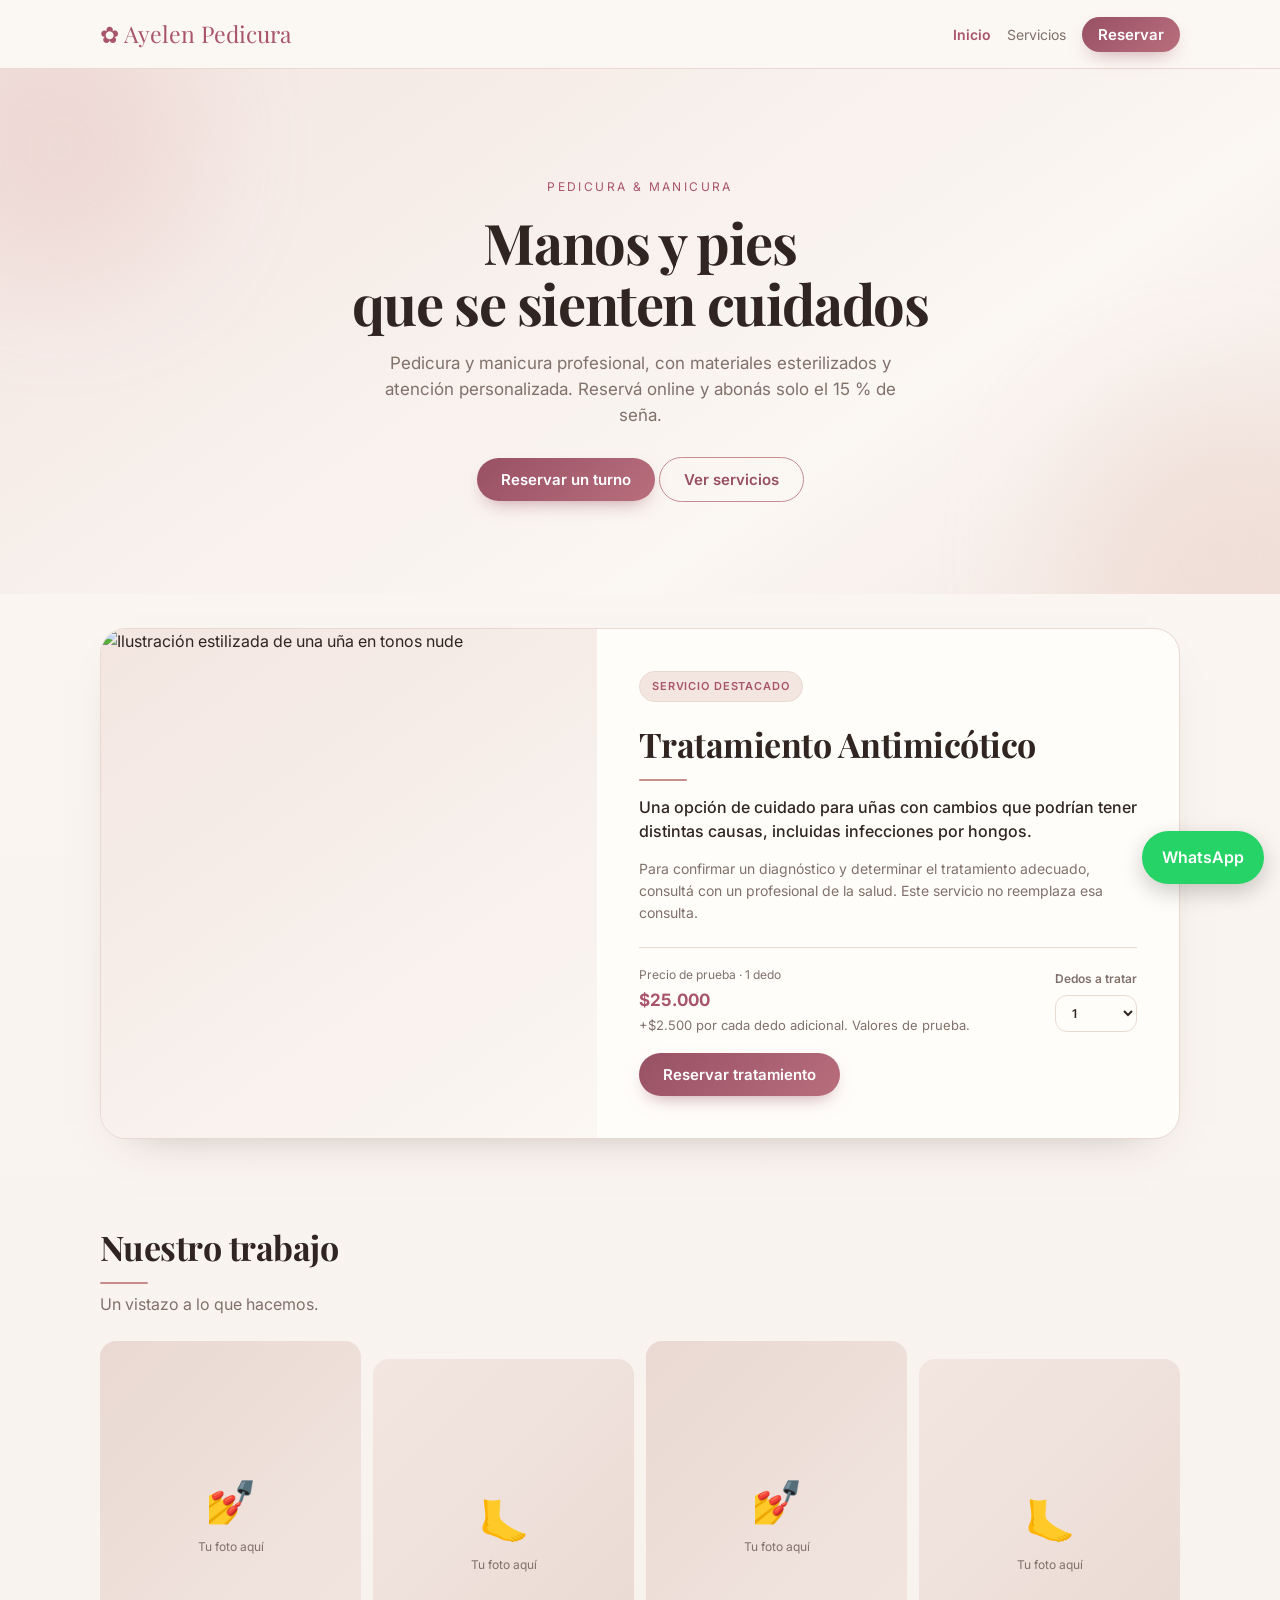
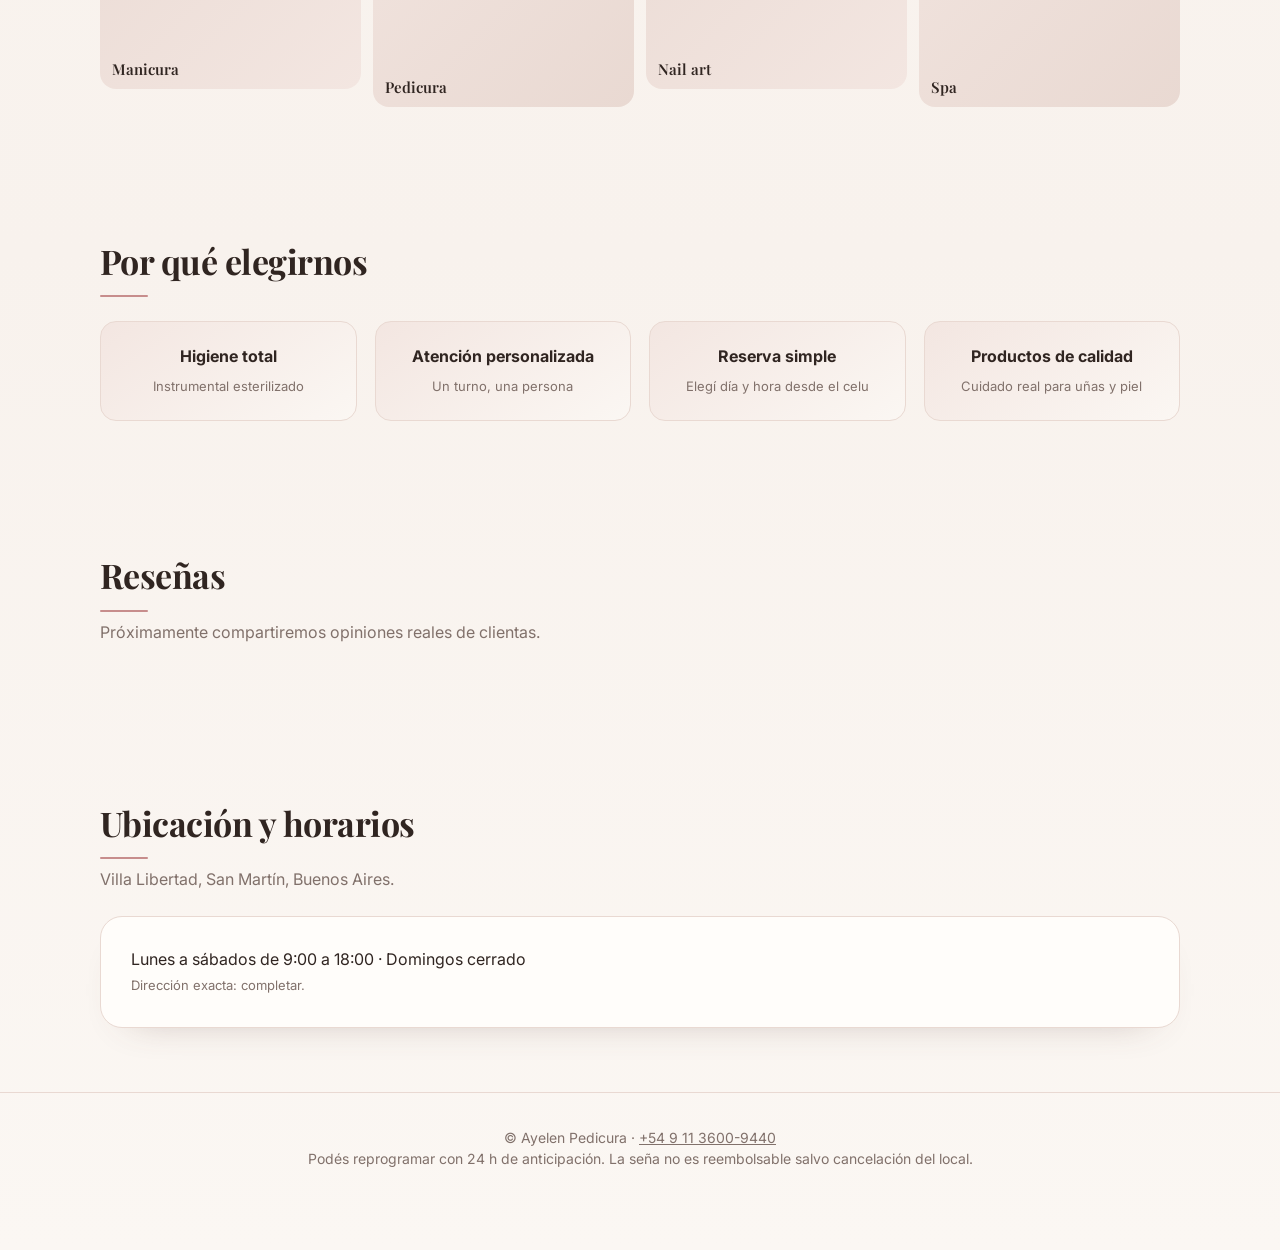
==== public/index.html @ 32d46984 "Add featured antifungal booking option Co-authored-by: Copilot <223556219+Copilot@users.noreply.gith" ====
<!DOCTYPE html>
<html lang="es"><head><meta charset="utf-8">
<meta name="viewport" content="width=device-width, initial-scale=1, viewport-fit=cover">
<meta name="theme-color" content="#a95569"><script type="application/ld+json">{"@context":"https://schema.org","@type":"HealthAndBeautyBusiness","name":"Ayelen Pedicura","telephone":"+5491136009440","address":{"@type":"PostalAddress","addressLocality":"Ciudad del Libertador General San Martín","addressCountry":"AR"}}</script><title>Ayelen Pedicura | Pedicura y Manicura – Reservá tu turno online</title>
<meta name="description" content="Pedicura y manicura profesional. Reservá tu turno online y abonás solo una seña del 15 %.">
<link href="https://fonts.googleapis.com/css2?family=Playfair+Display:wght@500;700&family=Inter:wght@400;500;600&display=swap" rel="stylesheet">
<style>
:root{--bg:#fff8fa;--fg:#241820;--mut:#7a6670;--card:#fff;--pk:#d6336c;--pk2:#f8d7e3;--bd:#f1d9e2;box-sizing:border-box;padding-top:env(safe-area-inset-top,0px);padding-bottom:env(safe-area-inset-bottom,0px)}
@media (prefers-color-scheme:dark){:root:not([data-theme="light"]){color-scheme:dark;--bg:#211b1b;--fg:#f5ebe7;--mut:#c1aaa4;--card:#2b2223;--pk:#d28a98;--pk2:#3d2c30;--bd:#4b383c}}
:root[data-theme="dark"]{color-scheme:dark;--bg:#211b1b;--fg:#f5ebe7;--mut:#c1aaa4;--card:#2b2223;--pk:#d28a98;--pk2:#3d2c30;--bd:#4b383c}
html{scroll-behavior:smooth;scroll-padding-top:env(safe-area-inset-top,0px)}
*{box-sizing:border-box}body{margin:0;background:var(--bg);color:var(--fg);font:16px/1.55 Inter,system-ui,sans-serif}
h1,h2,h3,.logo{font-family:'Playfair Display',Georgia,serif;margin:0}
a{color:inherit}.wrap{max-width:1000px;margin:auto;padding:0 20px}
header{position:sticky;top:env(safe-area-inset-top,0px);background:var(--bg);border-bottom:1px solid var(--bd);z-index:5}
header .wrap{display:flex;justify-content:space-between;align-items:center;height:60px}
.logo{font-size:22px;color:var(--pk)}nav a{margin-left:16px;text-decoration:none;font-size:14px;color:var(--mut)}
.btn{display:inline-block;background:var(--pk);color:#fff;border:0;border-radius:99px;padding:12px 24px;font:600 15px Inter,sans-serif;cursor:pointer;text-decoration:none}
.btn.o{background:none;color:var(--pk);border:1.5px solid var(--pk)}.btn:disabled{opacity:.4;cursor:not-allowed}
.hero{padding:72px 0 56px;text-align:center;background:radial-gradient(circle at 50% 0,var(--pk2),transparent 70%)}
.hero h1{font-size:clamp(34px,7vw,56px);line-height:1.1}.hero p{max-width:520px;margin:16px auto 28px;color:var(--mut)}
section{padding:48px 0}h2{font-size:30px;margin-bottom:6px}.sub{color:var(--mut);margin:0 0 24px}
.grid{display:grid;grid-template-columns:repeat(auto-fill,minmax(250px,1fr));gap:14px}
.card{background:var(--card);border:1px solid var(--bd);border-radius:16px;padding:18px;transition:transform .2s}.card:hover{transform:translateY(-3px)}
.card h3{font-size:18px}.card p{color:var(--mut);font-size:14px;margin:6px 0 10px}.meta{display:flex;justify-content:space-between;font-weight:600;margin-bottom:12px}
.tabs{display:flex;gap:8px;margin-bottom:18px}.tab{padding:8px 20px;border-radius:99px;border:1.5px solid var(--pk);background:none;color:var(--pk);font:600 14px Inter;cursor:pointer}.tab.on{background:var(--pk);color:#fff}
.ben{display:grid;grid-template-columns:repeat(auto-fit,minmax(200px,1fr));gap:14px;text-align:center}.ben div{padding:16px;background:var(--pk2);border-radius:16px}
.box{background:var(--card);border:1px solid var(--bd);border-radius:20px;padding:22px}
.step{margin-bottom:22px}.step>b{display:block;margin-bottom:8px}
.chip{display:inline-block;margin:0 6px 6px 0;padding:8px 14px;border-radius:12px;border:1.5px solid var(--bd);background:var(--card);color:var(--fg);cursor:pointer;font:500 14px Inter}
.chip.on{border-color:var(--pk);background:var(--pk2);color:var(--pk)}.chip:disabled{opacity:.35;text-decoration:line-through;cursor:not-allowed}
input,textarea{width:100%;padding:11px;border:1.5px solid var(--bd);border-radius:12px;background:var(--bg);color:var(--fg);font:inherit;margin-bottom:10px}
.sum{background:var(--pk2);border-radius:14px;padding:14px;margin:14px 0}.sum div{display:flex;justify-content:space-between}.sum .big{font-weight:700;color:var(--pk);font-size:18px}
.note{font-size:13px;color:var(--mut)}.ok{background:var(--pk2);border-radius:14px;padding:16px;margin-top:14px}
.testi{font-style:italic}.wa{position:fixed;right:16px;bottom:calc(16px + env(safe-area-inset-bottom,0px));background:#25d366;color:#fff;border-radius:99px;padding:14px 20px;font-weight:600;text-decoration:none;box-shadow:0 6px 18px #0004;z-index:9}
footer{border-top:1px solid var(--bd);padding:28px 0 80px;color:var(--mut);font-size:14px;text-align:center}
@media(max-width:600px){nav a:not(.keep){display:none}}

.page{display:none}.page.on{display:block}nav a.act{color:var(--pk);font-weight:600}
.cal{display:grid;grid-template-columns:repeat(7,1fr);gap:6px;margin-bottom:10px}.cal b{text-align:center;font-size:12px;color:var(--mut)}
.cal button{aspect-ratio:1;border:1.5px solid var(--bd);border-radius:10px;background:var(--card);color:var(--fg);font:500 14px Inter;cursor:pointer}.cal button.on{background:var(--pk);color:#fff;border-color:var(--pk)}.cal button:disabled{opacity:.3;cursor:not-allowed}
.mh{display:flex;justify-content:space-between;align-items:center;margin-bottom:10px;font-weight:600;text-transform:capitalize}
table{width:100%;border-collapse:collapse;font-size:13px}td,th{padding:8px 6px;border-bottom:1px solid var(--bd);text-align:left;vertical-align:top}.sm{padding:5px 10px;font-size:12px}
.tw{overflow-x:auto}.warn{background:var(--pk2);padding:12px;border-radius:12px;font-size:14px;margin-bottom:14px}
header{background:color-mix(in srgb,var(--bg) 80%,transparent);backdrop-filter:blur(12px)}
.hero{position:relative;overflow:hidden;padding:96px 0 84px;background:linear-gradient(160deg,var(--pk2),var(--bg) 70%)}
.hero:before,.hero:after{content:"";position:absolute;border-radius:50%;filter:blur(60px);animation:float 9s ease-in-out infinite}
.hero:before{width:280px;height:280px;background:var(--pk);left:-80px;top:-60px;opacity:.25}
.hero:after{width:320px;height:320px;background:#ff9ec4;right:-100px;bottom:-120px;animation-delay:-4s;opacity:.3}
.hero .wrap{position:relative;z-index:1}.hero .wrap>*{animation:up .8s both}.hero h1{animation-delay:.1s!important}.hero p{animation-delay:.25s!important}
@keyframes float{50%{transform:translateY(24px)}}@keyframes up{from{opacity:0;transform:translateY(18px)}to{opacity:1;transform:none}}
.eyebrow{display:inline-block;letter-spacing:.2em;text-transform:uppercase;font-size:12px;color:var(--pk);margin-bottom:14px}
h2:after{content:"";display:block;width:48px;height:3px;background:var(--pk);border-radius:3px;margin-top:8px}
.btn{background:linear-gradient(135deg,var(--pk),#ff7aa8);box-shadow:0 8px 20px -8px var(--pk);transition:transform .2s,box-shadow .2s}.btn:hover{transform:translateY(-2px)}.btn.o{background:none;box-shadow:none}
.card{padding:14px;border-radius:20px;box-shadow:0 10px 30px -20px #0006;transition:transform .35s,box-shadow .35s}.card:hover{transform:translateY(-6px);box-shadow:0 18px 36px -18px var(--pk)}
.reveal{animation:up .7s both}.grid .reveal:nth-child(2){animation-delay:.08s}.grid .reveal:nth-child(3){animation-delay:.16s}.grid .reveal:nth-child(4){animation-delay:.24s}
.ph{position:relative;aspect-ratio:4/3;border-radius:14px;overflow:hidden;margin-bottom:12px;display:grid;place-items:center;text-align:center;background:linear-gradient(135deg,var(--pk2),var(--bd))}.ph.m{background:linear-gradient(135deg,var(--bd),var(--pk2))}
.ph img{position:absolute;inset:0;width:100%;height:100%;object-fit:cover;transition:transform .6s}.card:hover .ph img,.gal .ph:hover img{transform:scale(1.06)}
.ic{font-size:40px;display:block}.ph small{color:var(--mut);font-size:12px}
.chg{position:absolute;right:8px;bottom:8px;border:0;border-radius:99px;padding:6px 12px;background:#000a;color:#fff;font:600 12px Inter,sans-serif;cursor:pointer;z-index:2}
.gal{display:grid;grid-template-columns:repeat(4,1fr);gap:12px;padding-bottom:18px}.gal .ph{aspect-ratio:3/4;margin:0}.gal .ph:nth-child(even){transform:translateY(18px)}
.lb{position:absolute;left:12px;bottom:10px;font:600 15px 'Playfair Display',serif;color:var(--fg);z-index:1}.ph.has .lb{color:#fff;text-shadow:0 1px 6px #000a}
@media(max-width:700px){.gal{grid-template-columns:repeat(2,1fr)}}
:root{--bg:#fbf7f3;--fg:#302521;--mut:#81716b;--card:#fffdfa;--pk:#a95569;--pk2:#f3e6e1;--bd:#e9d9d2}
body{background:linear-gradient(180deg,var(--bg),#f8f2ed 65%,var(--bg))}
.wrap{max-width:1120px}
header{background:color-mix(in srgb,var(--bg) 88%,transparent)}
header .wrap{height:68px}
.logo{font-size:23px}
nav a{transition:color .2s}
nav a:hover{color:var(--pk)}
.hero{padding:104px 0 92px;background:linear-gradient(145deg,var(--pk2) 0%,var(--bg) 68%,var(--pk2) 100%)}
.hero:before{background:#d59c9d;opacity:.2}
.hero:after{background:#ead2c8;opacity:.42}
.hero h1{letter-spacing:-.025em}
.hero p{font-size:17px}
section{padding:64px 0}
h2{font-size:clamp(28px,4vw,34px);letter-spacing:-.015em}
h2:after{height:2px;background:#c78d8c}
.sub{margin-top:8px}
.grid{gap:20px}
.card{padding:18px;border-radius:22px;box-shadow:0 12px 32px -24px #60453c66}
.card:hover{box-shadow:0 18px 36px -20px #85525c55}
.card h3{font-size:19px}
.ph{border-radius:16px;background:linear-gradient(135deg,var(--pk2),var(--bd))}
.ph.m{background:linear-gradient(135deg,var(--bd),var(--pk2))}
.ph img{filter:saturate(.88)}
.ben{gap:18px}
.ben div{padding:22px 18px;background:linear-gradient(145deg,var(--pk2),var(--bg));border:1px solid var(--bd)}
.ben b{display:inline-block;margin-bottom:4px}
.box{border-radius:22px;padding:clamp(18px,4vw,30px);box-shadow:0 18px 42px -32px #60453c70}
.step{padding-bottom:18px;border-bottom:1px solid var(--bd)}
.step:last-of-type{border-bottom:0}
.step>b{font-size:16px}
.tab,.chip,.cal button,input,textarea{transition:border-color .2s,background-color .2s,box-shadow .2s}
.tab{border-color:#d4a9a7;color:#94505c}
.tab.on{background:#a95569;border-color:#a95569}
.chip{border-radius:999px}
.chip:hover:not(:disabled),.cal button:hover:not(:disabled){border-color:var(--pk);background:var(--pk2)}
.chip.on{border-color:var(--pk);background:var(--pk2);color:#91495d}
input,textarea{border-radius:14px;background:var(--bg)}
input:focus,textarea:focus{outline:none;border-color:var(--pk);box-shadow:0 0 0 3px #a955691c}
input::placeholder,textarea::placeholder{color:var(--mut)}
.btn{background:linear-gradient(135deg,#985064,#b86e7c);box-shadow:0 8px 20px -9px #985064a6}
.btn:hover{box-shadow:0 10px 24px -8px #985064a6}
.btn.o{color:#985064;border-color:#c58c91}
.sum,.ok,.warn{background:var(--pk2)}
.sum .big{color:#985064}
.cal button{border-radius:12px}
.cal button.on{background:#a95569;border-color:#a95569}
.wa{box-shadow:0 8px 22px #0003}
footer{padding-top:34px}
:focus-visible{outline:3px solid #bb7880;outline-offset:3px}
@media(max-width:700px){
  .hero{padding:78px 0 68px}
  section{padding:46px 0}
  .grid{grid-template-columns:repeat(auto-fill,minmax(min(100%,240px),1fr));gap:14px}
  .gal{gap:10px}
}
@media(max-width:420px){
  .wrap{padding-right:16px;padding-left:16px}
  header .wrap{height:62px}
  .logo{font-size:20px}
  nav a{margin-left:8px}
  .hero .btn{margin-bottom:8px}
  .wa{right:12px;padding:12px 16px}
  .cal{gap:4px}
}
.featured-treatment{padding:34px 0 18px}
.treatment-card{display:grid;grid-template-columns:minmax(0,.92fr) minmax(0,1.08fr);overflow:hidden;background:var(--card);border:1px solid var(--bd);border-radius:26px;box-shadow:0 20px 46px -34px #60453c80}
.treatment-art{min-height:340px;background:linear-gradient(145deg,var(--pk2),var(--bg))}
.treatment-art img{display:block;width:100%;height:100%;min-height:340px;object-fit:cover}
.treatment-content{display:flex;flex-direction:column;align-items:flex-start;padding:clamp(24px,4vw,42px)}
.treatment-badge{display:inline-block;padding:6px 12px;border:1px solid var(--bd);border-radius:99px;background:var(--pk2);color:var(--pk);font-size:11px;font-weight:600;letter-spacing:.08em;text-transform:uppercase}
.treatment-content h2{margin-top:16px}
.treatment-lead{margin:8px 0 14px;font-size:16px;font-weight:500}
.treatment-care{margin:0;color:var(--mut);font-size:14px}
.treatment-bottom{display:flex;align-items:center;justify-content:space-between;flex-wrap:wrap;gap:18px;width:100%;margin-top:24px;padding-top:18px;border-top:1px solid var(--bd)}
.treatment-price{display:flex;flex-direction:column;gap:2px}
.treatment-price span{color:var(--mut);font-size:12px}
.treatment-price strong{color:var(--pk);font-size:17px}
.treatment-quantity{display:flex;flex-direction:column;gap:6px;color:var(--mut);font-size:12px;font-weight:600}
.treatment-quantity select{min-width:82px;padding:9px 12px;border:1px solid var(--bd);border-radius:12px;background:var(--card);color:var(--fg);font:inherit}
#treatment-quantity-booking{margin-top:12px}
@media(max-width:700px){
  .featured-treatment{padding:26px 0 10px}
  .treatment-card{grid-template-columns:1fr}
  .treatment-art,.treatment-art img{min-height:240px;max-height:300px}
}
@media(max-width:420px){
  .treatment-content{padding:22px}
  .treatment-bottom{align-items:flex-start;flex-direction:column;gap:14px}
  .treatment-bottom .btn{width:100%;text-align:center}
}
@media(prefers-reduced-motion:reduce){
  *,*::before,*::after{scroll-behavior:auto!important;animation-duration:.01ms!important;animation-iteration-count:1!important;transition-duration:.01ms!important}
}
</style></head><body><header><div class="wrap"><a class="logo" href="#inicio" style="text-decoration:none">✿ Ayelen Pedicura</a><nav><a href="#inicio">Inicio</a><a href="#servicios">Servicios</a><a href="#reservar" class="keep btn" style="color:#fff;padding:8px 16px">Reservar</a></nav></div></header>
<main>
<div class="page" id="p-inicio"><div class="hero"><div class="wrap"><span class="eyebrow">Pedicura &amp; Manicura</span><br><h1>Manos y pies<br>que se sienten cuidados</h1><p>Pedicura y manicura profesional, con materiales esterilizados y atención personalizada. Reservá online y abonás solo el 15 % de seña.</p><a class="btn" href="#reservar">Reservar un turno</a> <a class="btn o" href="#servicios">Ver servicios</a></div></div>
<section class="featured-treatment"><div class="wrap"><article class="treatment-card"><div class="treatment-art"><img src="/img/tratamiento-antimicotico.svg" alt="Ilustración estilizada de una uña en tonos nude"></div><div class="treatment-content"><span class="treatment-badge">Servicio destacado</span><h2>Tratamiento Antimicótico</h2><p class="treatment-lead">Una opción de cuidado para uñas con cambios que podrían tener distintas causas, incluidas infecciones por hongos.</p><p class="treatment-care">Para confirmar un diagnóstico y determinar el tratamiento adecuado, consultá con un profesional de la salud. Este servicio no reemplaza esa consulta.</p><div class="treatment-bottom"><div class="treatment-price"><span>Precio de prueba · 1 dedo</span><strong id="treatment-price">$25.000</strong><small class="note">+$2.500 por cada dedo adicional. Valores de prueba.</small></div><label class="treatment-quantity" for="treatment-qty">Dedos a tratar<select id="treatment-qty"><option value="1">1</option><option value="2">2</option><option value="3">3</option><option value="4">4</option><option value="5">5</option><option value="6">6</option><option value="7">7</option><option value="8">8</option><option value="9">9</option><option value="10">10</option></select></label><a class="btn" id="treatment-book" href="#reservar">Reservar tratamiento</a></div></div></article></div></section>
<section><div class="wrap"><h2>Nuestro trabajo</h2><p class="sub">Un vistazo a lo que hacemos.</p><div class="gal" id="gal"></div></div></section>
<section><div class="wrap"><h2>Por qué elegirnos</h2><p class="sub"></p><div class="ben"><div><b>Higiene total</b><br><span class="note">Instrumental esterilizado</span></div><div><b>Atención personalizada</b><br><span class="note">Un turno, una persona</span></div><div><b>Reserva simple</b><br><span class="note">Elegí día y hora desde el celu</span></div><div><b>Productos de calidad</b><br><span class="note">Cuidado real para uñas y piel</span></div></div></div></section>
<section><div class="wrap"><h2>Reseñas</h2><p class="sub">Próximamente compartiremos opiniones reales de clientas.</p></div></section>
<section><div class="wrap"><h2>Ubicación y horarios</h2><p class="sub">Villa Libertad, San Martín, Buenos Aires.</p><div class="box">Lunes a sábados de 9:00 a 18:00 · Domingos cerrado<br><span class="note">Dirección exacta: completar.</span></div></div></section></div>
<div class="page" id="p-servicios"><section><div class="wrap"><h2>Servicios</h2><p class="sub">Precios y duraciones de ejemplo.</p><div class="tabs"><button class="tab on" data-c="Pedicura">Pedicura</button><button class="tab" data-c="Manicura">Manicura</button></div><div class="grid" id="cat"></div></div></section></div>
<div class="page" id="p-reservar"><section><div class="wrap"><h2>Reservá tu turno</h2><p class="sub">Elegí servicios, día y horario. La seña es del 15 %.</p><div class="warn" id="dbw" hidden></div>
<div class="box"><div class="step"><b>1. Servicios</b><div class="tabs"><button class="tab on" data-r="Pedicura">Pedicura</button><button class="tab" data-r="Manicura">Manicura</button></div><div id="svcs"></div><div id="treatment-quantity-booking"></div></div>
<div class="step"><b>2. Día</b><div class="mh"><button class="chip" id="pm">‹</button><span id="mt"></span><button class="chip" id="nm2">›</button></div><div class="cal" id="cal"></div></div>
<div class="step"><b>3. Horario</b><div id="slots"><span class="note">Elegí servicios y día.</span></div></div>
<div class="step"><b>4. Tus datos</b><input id="nm" placeholder="Nombre y apellido"><input id="tel" type="tel" placeholder="Teléfono"><input id="em" type="email" placeholder="Correo (opcional)"><textarea id="ob" rows="2" placeholder="Observaciones (opcional)"></textarea></div>
<div class="step"><b>5. Pago de la seña</b><button class="chip on" data-p="mp">Mercado Pago</button><button class="chip" data-p="tr">Transferencia</button><div id="pinfo" class="note"></div></div>
<div class="sum" id="sum"></div><button class="btn" id="go" disabled>Confirmar reserva</button><div id="res"></div></div></div></section></div>
</main>
<footer><div class="wrap">© Ayelen Pedicura · <a href="https://wa.me/5491136009440">+54 9 11 3600-9440</a><br>Podés reprogramar con 24 h de anticipación. La seña no es reembolsable salvo cancelación del local.</div></footer>
<a class="wa" id="wafab" href="#" target="_blank" rel="noopener">WhatsApp</a>
<script>
const CFG={wa:'5491136009440',pct:15,open:9,close:19,step:30,closedDays:[0],antimicoticoExtra:2500,
 bank:{alias:'COMPLETAR.ALIAS',cbu:'COMPLETAR CBU',titular:'Ayelen (completar)',banco:'COMPLETAR'}};
const SERVICIOS=[
{id:'p1',cat:'Pedicura',n:'Pedicura tradicional',d:'Higiene, corte, limado y cuidado de cutículas.',p:18000,m:60},
{id:'p2',cat:'Pedicura',n:'Pedicura con semipermanente',d:'Pedicura completa con esmaltado semipermanente.',p:24000,m:90},
{id:'p3',cat:'Pedicura',n:'Pedicura spa',d:'Exfoliación, hidratación profunda y masaje relajante.',p:26000,m:90},
{id:'p4',cat:'Pedicura',n:'Tratamiento de durezas',d:'Eliminación de callosidades y suavizado de talones.',p:15000,m:45},
{id:'p5',cat:'Pedicura',n:'Tratamiento Antimicótico',d:'Cuidado de uñas con posibles signos compatibles con hongos. Consultá con un profesional de la salud para confirmar el diagnóstico y definir el tratamiento adecuado.',p:25000,m:60},
{id:'m1',cat:'Manicura',n:'Manicura tradicional',d:'Limado, cutículas e hidratación con esmaltado.',p:14000,m:45},
{id:'m2',cat:'Manicura',n:'Manicura semipermanente',d:'Manicura completa con semipermanente de larga duración.',p:20000,m:75},
{id:'m3',cat:'Manicura',n:'Soft gel / Kapping gel',d:'Refuerzo y extensión natural de uñas.',p:28000,m:120},
{id:'m4',cat:'Manicura',n:'Retiro de semipermanente',d:'Retiro seguro sin dañar la uña.',p:6000,m:30},
{id:'m5',cat:'Manicura',n:'Nail art',d:'Diseños y decoración personalizada (por uña).',p:2500,m:15}];

const $=s=>document.querySelector(s),$$=s=>[...document.querySelectorAll(s)];
const money=n=>'$'+n.toLocaleString('es-AR'),waLink=t=>`https://wa.me/${CFG.wa}?text=${encodeURIComponent(t)}`;
const mins=t=>{const[a,b]=t.split(':').map(Number);return a*60+b},hhmm=m=>String(Math.floor(m/60)).padStart(2,'0')+String(m%60).padStart(2,'0');
const lbl=h=>h.slice(0,2)+':'+h.slice(2),iso=d=>d.getFullYear()+'-'+String(d.getMonth()+1).padStart(2,'0')+'-'+String(d.getDate()).padStart(2,'0');
$('#wafab').href=waLink('¡Hola! Quisiera consultar por un turno en Ayelen Pedicura.');
// ===== rutas por hash =====
function route(){const h=(location.hash.slice(1)||'inicio');const k=['inicio','servicios','reservar','admin'].includes(h)?h:'inicio';$$('.page').forEach(p=>p.classList.toggle('on',p.id==='p-'+k));$$('nav a').forEach(a=>a.classList.toggle('act',a.getAttribute('href')==='#'+k&&!a.classList.contains('btn')));scrollTo(0,0)}
addEventListener('hashchange',route);
// ===== catálogo =====
let curC='Pedicura';const renderCat=c=>{curC=c;$('#cat').innerHTML=SERVICIOS.filter(s=>s.cat===c).map(s=>`<div class="card reveal">${ph(s.id,s.cat)}<h3>${s.n}</h3><p>${s.d}</p><div class="meta"><span>${s.id==='p5'?'Desde ':''}${money(s.p)}</span><span>${s.m} min</span></div><a class="btn o" href="#reservar" data-pick="${s.id}">Reservar este servicio</a> <a class="note" target="_blank" rel="noopener" href="${waLink('¡Hola! Quisiera consultar por: '+s.n)}">Consultar</a></div>`).join('')};
$$('.tab[data-c]').forEach(b=>b.onclick=()=>{$$('.tab[data-c]').forEach(x=>x.classList.toggle('on',x===b));renderCat(b.dataset.c)});
$('#cat').onclick=e=>{const id=e.target.dataset.pick;if(!id)return;const s=SERVICIOS.find(x=>x.id===id);st.cat=s.cat;st.sel=new Set([id]);if(id==='p5'){st.treatmentQuantity=Number($('#treatment-qty').value)}else st.treatmentQuantity=1;st.time=null;$$('.tab[data-r]').forEach(x=>x.classList.toggle('on',x.dataset.r===s.cat));draw()};
// ===== base de datos (colecciones: slots = ocupación sin datos personales, turnos = reservas completas) =====
let IMG={},db=null,SL={},TURNOS=[],canAdmin=false,canWrite=false;
const taken=id=>{const s=SL[id];return s&&(!s.exp||s.exp>Date.now())};
const st={cat:'Pedicura',sel:new Set(),date:null,time:null,pay:'mp',treatmentQuantity:1,y:new Date().getFullYear(),m:new Date().getMonth()};
const treatmentTotal=q=>{const s=SERVICIOS.find(x=>x.id==='p5');return (s?.p??25000)+(q-1)*CFG.antimicoticoExtra};
const total=()=>[...st.sel].reduce((a,i)=>{const s=SERVICIOS.find(x=>x.id===i);return a+(i==='p5'?treatmentTotal(st.treatmentQuantity):s.p)},0),dur=()=>[...st.sel].reduce((a,i)=>a+SERVICIOS.find(s=>s.id===i).m,0),seña=()=>Math.round(total()*CFG.pct/100);
const renderTreatmentPrice=()=>{$('#treatment-price').textContent=money(treatmentTotal(Number($('#treatment-qty').value)))};
$('#treatment-qty').onchange=()=>{st.treatmentQuantity=Number($('#treatment-qty').value);renderTreatmentPrice()};
$('#treatment-book').onclick=()=>{if(!SERVICIOS.some(s=>s.id==='p5')){const warning=$('#dbw');warning.hidden=false;warning.textContent='El tratamiento aún no está habilitado en la base de datos de reservas.';return}st.cat='Pedicura';st.sel=new Set(['p5']);st.treatmentQuantity=Number($('#treatment-qty').value);st.time=null;$$('.tab[data-r]').forEach(x=>x.classList.toggle('on',x.dataset.r==='Pedicura'));draw();if(st.date)loadAV()};
const blocks=(date,start,d)=>{const r=[];for(let m=start;m<start+d;m+=CFG.step)r.push(date+'_'+hhmm(m));return r};
let AV=null;const fits=(date,start,d)=>!!AV&&AV.includes(hhmm(start));
function loadAV(){AV=null;if(!st.date||!st.sel.size)return draw();fetch(`/api/availability?date=${st.date}&minutes=${dur()}`).then(r=>r.json()).then(j=>{AV=j.slots||[];draw()})}
fetch('/api/config').then(r=>r.json()).then(c=>{CFG.wa=c.whatsapp;CFG.pct=+c.deposit_pct;CFG.open=+c.open;CFG.close=+c.close;CFG.step=+c.step;CFG.closedDays=c.closed_days.split(',').map(Number);CFG.bank=c.bank;if(c.antimicotico_extra_price!==undefined)CFG.antimicoticoExtra=+c.antimicotico_extra_price;
 SERVICIOS.length=0;c.services.forEach(x=>SERVICIOS.push({id:x.id,cat:x.category,n:x.name,d:x.description,p:x.price,m:x.minutes}));
 $('#wafab').href=waLink('¡Hola! Quisiera consultar por un turno en Ayelen Pedicura.');renderTreatmentPrice();renderCat(curC);draw();
 [...SERVICIOS.map(x=>x.id),'g1','g2','g3','g4'].forEach(k=>{const i=new Image();i.onload=()=>{IMG[k]='/img/'+k+'.jpg';renderCat(curC);renderGal()};i.src='/img/'+k+'.jpg'})});
// ===== reserva =====
function draw(){
 $('#svcs').innerHTML=SERVICIOS.filter(s=>s.cat===st.cat).map(s=>`<button class="chip ${st.sel.has(s.id)?'on':''}" data-s="${s.id}">${s.n} · ${money(s.p)}</button>`).join('');
 $('#treatment-quantity-booking').innerHTML=st.sel.has('p5')?`<label class="treatment-quantity">Cantidad de dedos<select data-treatment-quantity>${Array.from({length:10},(_,i)=>`<option value="${i+1}" ${st.treatmentQuantity===i+1?'selected':''}>${i+1}</option>`).join('')}</select></label>`:'';
 const f=new Date(st.y,st.m,1),dm=new Date(st.y,st.m+1,0).getDate(),off=(f.getDay()+6)%7,today=iso(new Date()),max=new Date();max.setMonth(max.getMonth()+3);
 $('#mt').textContent=f.toLocaleDateString('es-AR',{month:'long',year:'numeric'});
 let h='LMMJVSD'.split('').map(x=>`<b>${x}</b>`).join('')+'<span></span>'.repeat(off);
 for(let d=1;d<=dm;d++){const dt=new Date(st.y,st.m,d),k=iso(dt),bad=k<today||dt>max||CFG.closedDays.includes(dt.getDay());h+=`<button data-d="${k}" class="${st.date===k?'on':''}" ${bad?'disabled':''}>${d}</button>`}
 $('#cal').innerHTML=h;
 const sl=$('#slots');if(!st.sel.size||!st.date)sl.innerHTML='<span class="note">Elegí servicios y día.</span>';
 else{let x='';for(let m=CFG.open*60;m<CFG.close*60;m+=CFG.step){const ok=fits(st.date,m,dur());x+=`<button class="chip ${st.time===hhmm(m)?'on':''}" data-t="${hhmm(m)}" ${ok?'':'disabled'}>${lbl(hhmm(m))}</button>`}sl.innerHTML=x}
 const b=CFG.bank;$('#pinfo').innerHTML=st.pay==='mp'?'Pagás desde el checkout de Mercado Pago. Se confirma al acreditarse el pago.':`Alias: <b>${b.alias}</b> · CBU: ${b.cbu}<br>Titular: ${b.titular} · Banco: ${b.banco}<br>Transferí el importe exacto. Queda pendiente hasta validarlo.`;
 $$('.chip[data-p]').forEach(x=>x.classList.toggle('on',x.dataset.p===st.pay));
 const t=total();$('#sum').innerHTML=t?`<div><span>Total</span><span>${money(t)}</span></div><div><span>Duración</span><span>${dur()} min</span></div><div class="big"><span>Seña (${CFG.pct} %)</span><span>${money(seña())}</span></div><div><span>Saldo en el local</span><span>${money(t-seña())}</span></div>`:'<span class="note">Elegí al menos un servicio.</span>';check()}
const check=()=>{$('#go').disabled=!(st.sel.size&&st.date&&st.time&&$('#nm').value.trim().length>2&&$('#tel').value.replace(/\D/g,'').length>=8)};
document.addEventListener('input',e=>{if(e.target.closest('#p-reservar'))check()});
$('#pm').onclick=()=>{const d=new Date(st.y,st.m-1,1);st.y=d.getFullYear();st.m=d.getMonth();draw()};$('#nm2').onclick=()=>{const d=new Date(st.y,st.m+1,1);st.y=d.getFullYear();st.m=d.getMonth();draw()};
$('#p-reservar').onchange=e=>{if(e.target.matches('[data-treatment-quantity]')){st.treatmentQuantity=Number(e.target.value);draw()}};
$('#p-reservar').onclick=e=>{const c=e.target.closest('[data-s],[data-d],[data-t],[data-p],[data-r]');if(!c)return;const D=c.dataset;
 if(D.r){st.cat=D.r;st.sel=new Set();st.time=null;$$('.tab[data-r]').forEach(x=>x.classList.toggle('on',x===c))}
 if(D.s){st.sel.has(D.s)?st.sel.delete(D.s):st.sel.add(D.s);st.time=null}if(D.d){st.date=D.d;st.time=null}if(D.t)st.time=D.t;if(D.p)st.pay=D.p;draw();if(D.s||D.d||D.r)loadAV()};
$('#go').onclick=async()=>{const btn=$('#go');btn.disabled=true;
 const T={name:$('#nm').value.trim(),phone:$('#tel').value.trim(),email:$('#em').value.trim(),notes:$('#ob').value.trim(),date:st.date,time:st.time,serviceIds:[...st.sel],treatmentQuantity:st.treatmentQuantity,payMethod:st.pay},names=[...st.sel].map(i=>{const s=SERVICIOS.find(x=>x.id===i);return i==='p5'?`${s.n} (${st.treatmentQuantity} ${st.treatmentQuantity===1?'dedo':'dedos'})`:s.n}).join(', ');
 const r=await fetch('/api/bookings',{method:'POST',headers:{'content-type':'application/json'},body:JSON.stringify(T)}),j=await r.json();
 if(!r.ok){alert(j.error||'No se pudo reservar');st.time=null;return loadAV()}
 if(j.init_point){location.href=j.init_point;return}
 const msg=`¡Hola! Soy ${T.name}. Acabo de realizar una reserva para el día ${new Date(T.date+'T12:00').toLocaleDateString('es-AR')}, a las ${lbl(T.time)}. El servicio seleccionado es ${names}. Te envío el comprobante de la seña.`;
 $('#res').innerHTML=`<div class="ok"><b>Reserva registrada</b><br>Estado: ${j.status}. Seña a transferir: <b>${money(j.deposit)}</b>. Tu horario queda reservado 24 h hasta validar el pago.<br><br><a class="btn" target="_blank" rel="noopener" href="${waLink(msg)}">Enviar comprobante por WhatsApp</a></div>`;
 st.sel=new Set();st.time=null;draw();btn.disabled=true};
const esc=s=>String(s).replace(/[&<>"]/g,c=>({'&':'&amp;','<':'&lt;','>':'&gt;','"':'&quot;'}[c]));


function ph(k,cat,label){const u=IMG[k]||(k==='p5'?'/img/tratamiento-antimicotico.svg':null);return `<div class="ph ${cat==='Manicura'?'m':'p'} ${u?'has':''}">${u?`<img src="${esc(u)}" alt="${esc(label||(k==='p5'?'Tratamiento Antimicótico':''))}" loading="lazy">`:`<span><span class="ic">${cat==='Manicura'?'💅':'🦶'}</span><small>Tu foto aquí</small></span>`}${label?`<span class="lb">${label}</span>`:''}${canAdmin?`<button class="chg" data-up="${k}">Cambiar foto</button>`:''}</div>`}
function renderGal(){$('#gal').innerHTML=[['g1','Manicura','Manicura'],['g2','Pedicura','Pedicura'],['g3','Nail art','Manicura'],['g4','Spa','Pedicura']].map(a=>ph(a[0],a[2],a[1])).join('')}

renderCat('Pedicura');renderGal();draw();route();
</script></body></html>
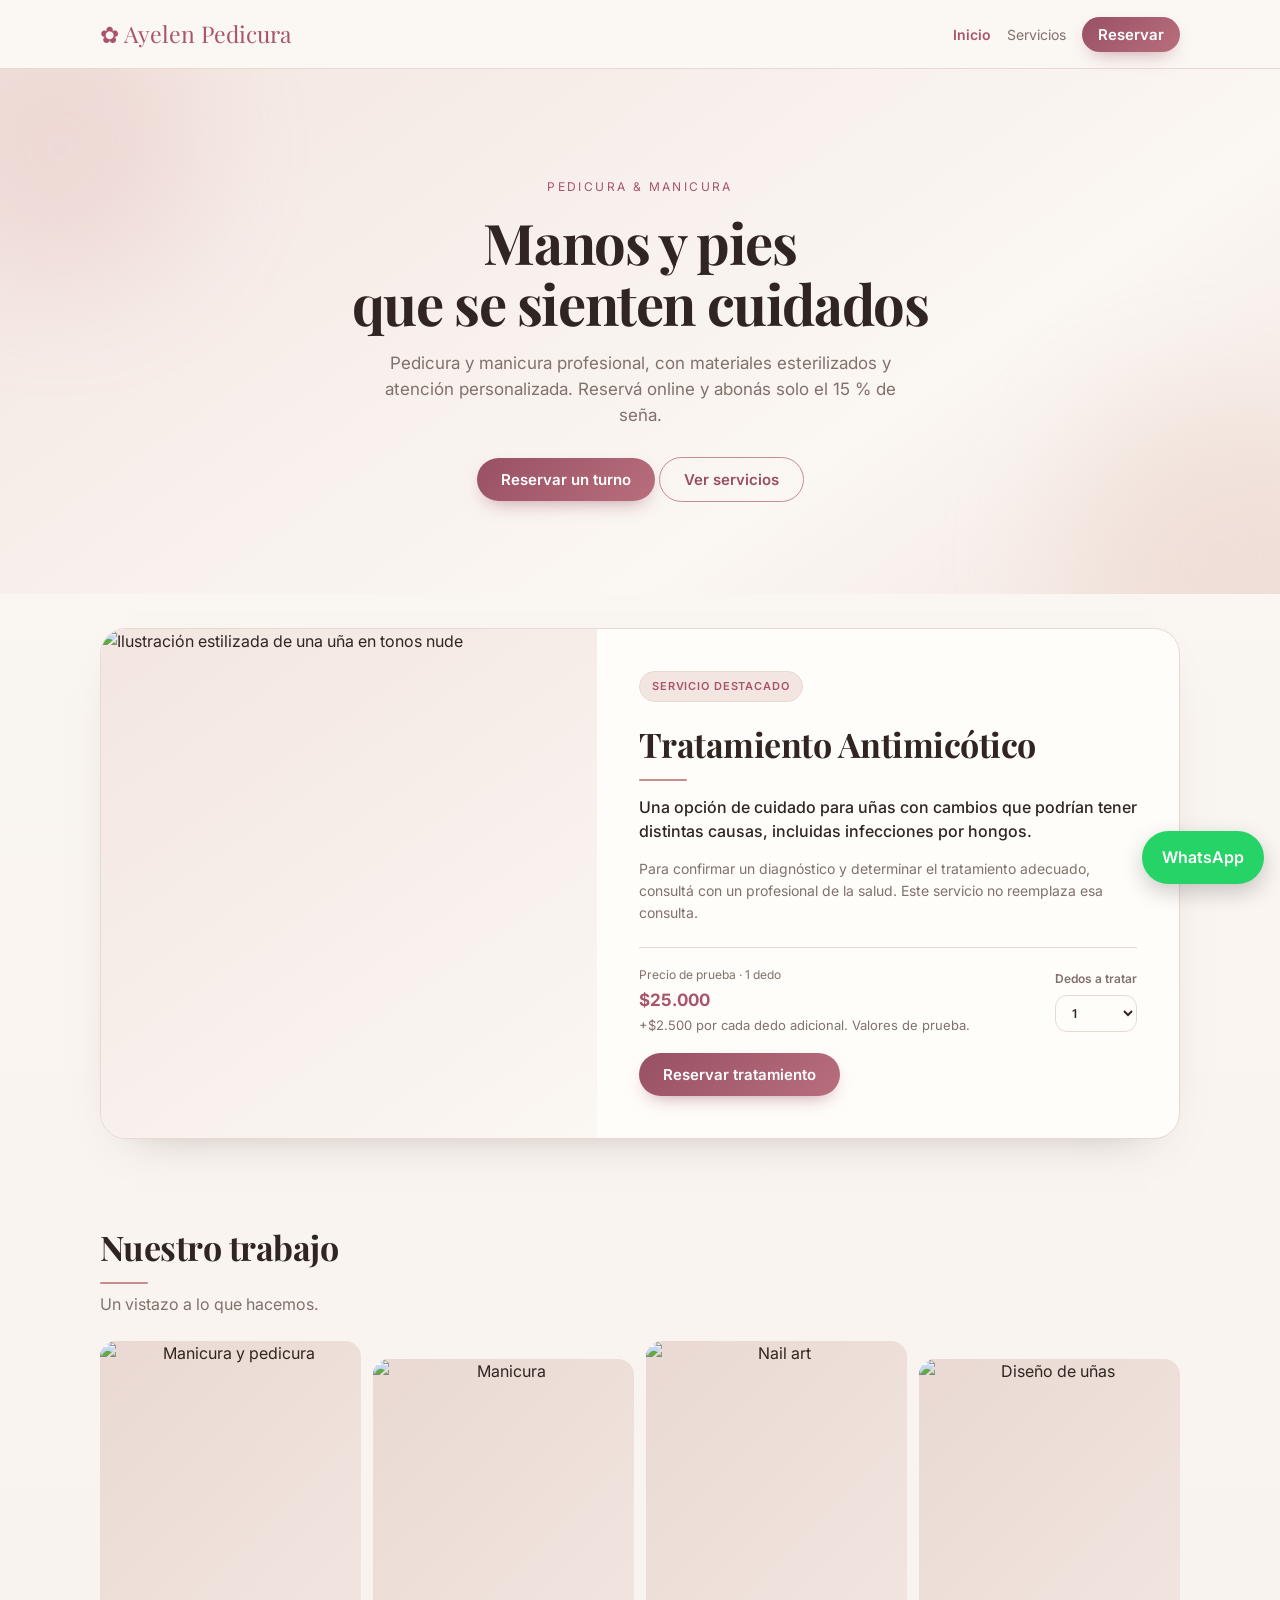
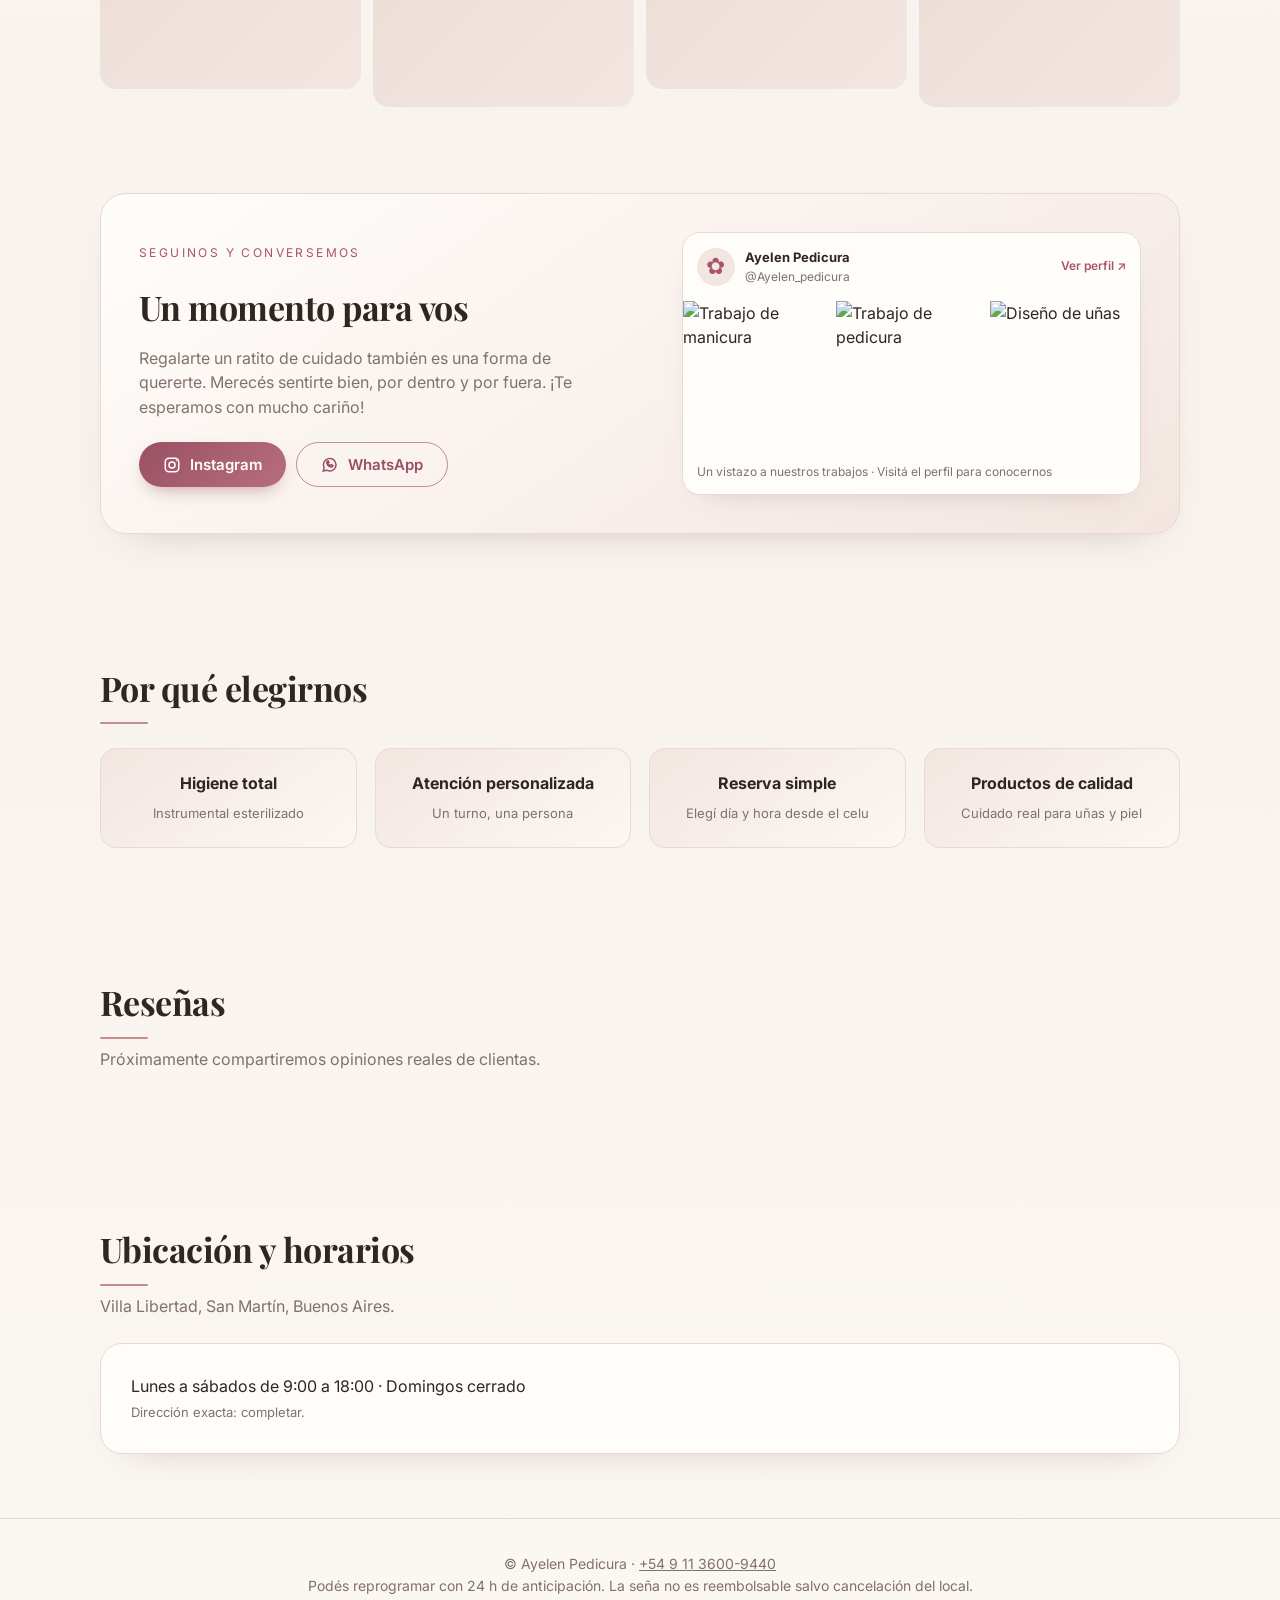
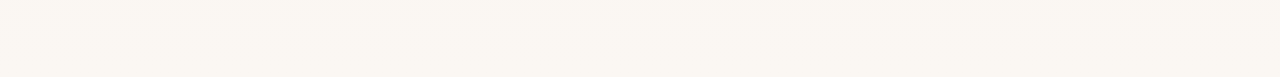
==== commit 39e8efa0: "Add social links and service photos Co-authored-by: Copilot <223556219+Copilot@users.noreply.github." ====
--- a/public/index.html
+++ b/public/index.html
@@ -59,7 +59,6 @@
 .ic{font-size:40px;display:block}.ph small{color:var(--mut);font-size:12px}
 .chg{position:absolute;right:8px;bottom:8px;border:0;border-radius:99px;padding:6px 12px;background:#000a;color:#fff;font:600 12px Inter,sans-serif;cursor:pointer;z-index:2}
 .gal{display:grid;grid-template-columns:repeat(4,1fr);gap:12px;padding-bottom:18px}.gal .ph{aspect-ratio:3/4;margin:0}.gal .ph:nth-child(even){transform:translateY(18px)}
-.lb{position:absolute;left:12px;bottom:10px;font:600 15px 'Playfair Display',serif;color:var(--fg);z-index:1}.ph.has .lb{color:#fff;text-shadow:0 1px 6px #000a}
 @media(max-width:700px){.gal{grid-template-columns:repeat(2,1fr)}}
 :root{--bg:#fbf7f3;--fg:#302521;--mut:#81716b;--card:#fffdfa;--pk:#a95569;--pk2:#f3e6e1;--bd:#e9d9d2}
 body{background:linear-gradient(180deg,var(--bg),#f8f2ed 65%,var(--bg))}
@@ -127,6 +126,25 @@
   .cal{gap:4px}
 }
 .featured-treatment{padding:34px 0 18px}
+.social-section{padding-top:22px}
+.social-card{display:grid;grid-template-columns:1fr minmax(0,.9fr);align-items:center;gap:32px;padding:clamp(22px,4vw,38px);border:1px solid var(--bd);border-radius:26px;background:linear-gradient(145deg,var(--card),var(--pk2));box-shadow:0 18px 42px -32px #60453c70}
+.social-copy h2{margin:4px 0 12px}
+.social-copy p{max-width:440px;margin:0;color:var(--mut)}
+.social-actions{display:flex;flex-wrap:wrap;gap:10px;margin-top:22px}
+.social-actions .btn{display:inline-flex;align-items:center;gap:9px}
+.social-actions svg{width:18px;height:18px;flex:none}
+.instagram-preview{display:block;overflow:hidden;border:1px solid var(--bd);border-radius:18px;background:var(--card);color:var(--fg);text-decoration:none;box-shadow:0 12px 28px -24px #60453c80;transition:transform .2s,box-shadow .2s}
+.instagram-preview:hover{transform:translateY(-3px);box-shadow:0 16px 32px -22px #60453c80}
+.instagram-head{display:flex;align-items:center;gap:10px;padding:14px}
+.instagram-avatar{display:grid;width:38px;height:38px;place-items:center;border-radius:50%;background:var(--pk2);color:var(--pk);font-size:23px}
+.instagram-identity{display:grid;gap:1px;font-size:13px}
+.instagram-identity small{color:var(--mut);font-size:12px}
+.instagram-follow{margin-left:auto;color:var(--pk);font-size:12px;font-weight:600}
+.instagram-grid{display:grid;grid-template-columns:repeat(3,1fr);gap:3px}
+.instagram-grid img{display:block;width:100%;aspect-ratio:1;object-fit:cover}
+.instagram-caption{margin:0;padding:12px 14px;color:var(--mut);font-size:12px}
+.social-section h2:after{display:none}
+@media(max-width:700px){.social-card{grid-template-columns:1fr;gap:22px}.social-actions .btn{flex:1;justify-content:center}}
 .treatment-card{display:grid;grid-template-columns:minmax(0,.92fr) minmax(0,1.08fr);overflow:hidden;background:var(--card);border:1px solid var(--bd);border-radius:26px;box-shadow:0 20px 46px -34px #60453c80}
 .treatment-art{min-height:340px;background:linear-gradient(145deg,var(--pk2),var(--bg))}
 .treatment-art img{display:block;width:100%;height:100%;min-height:340px;object-fit:cover}
@@ -160,6 +178,7 @@
 <div class="page" id="p-inicio"><div class="hero"><div class="wrap"><span class="eyebrow">Pedicura &amp; Manicura</span><br><h1>Manos y pies<br>que se sienten cuidados</h1><p>Pedicura y manicura profesional, con materiales esterilizados y atención personalizada. Reservá online y abonás solo el 15 % de seña.</p><a class="btn" href="#reservar">Reservar un turno</a> <a class="btn o" href="#servicios">Ver servicios</a></div></div>
 <section class="featured-treatment"><div class="wrap"><article class="treatment-card"><div class="treatment-art"><img src="/img/tratamiento-antimicotico.svg" alt="Ilustración estilizada de una uña en tonos nude"></div><div class="treatment-content"><span class="treatment-badge">Servicio destacado</span><h2>Tratamiento Antimicótico</h2><p class="treatment-lead">Una opción de cuidado para uñas con cambios que podrían tener distintas causas, incluidas infecciones por hongos.</p><p class="treatment-care">Para confirmar un diagnóstico y determinar el tratamiento adecuado, consultá con un profesional de la salud. Este servicio no reemplaza esa consulta.</p><div class="treatment-bottom"><div class="treatment-price"><span>Precio de prueba · 1 dedo</span><strong id="treatment-price">$25.000</strong><small class="note">+$2.500 por cada dedo adicional. Valores de prueba.</small></div><label class="treatment-quantity" for="treatment-qty">Dedos a tratar<select id="treatment-qty"><option value="1">1</option><option value="2">2</option><option value="3">3</option><option value="4">4</option><option value="5">5</option><option value="6">6</option><option value="7">7</option><option value="8">8</option><option value="9">9</option><option value="10">10</option></select></label><a class="btn" id="treatment-book" href="#reservar">Reservar tratamiento</a></div></div></article></div></section>
 <section><div class="wrap"><h2>Nuestro trabajo</h2><p class="sub">Un vistazo a lo que hacemos.</p><div class="gal" id="gal"></div></div></section>
+<section class="social-section"><div class="wrap"><div class="social-card"><div class="social-copy"><span class="eyebrow">Seguinos y conversemos</span><h2>Un momento para vos</h2><p>Regalarte un ratito de cuidado también es una forma de quererte. Merecés sentirte bien, por dentro y por fuera. ¡Te esperamos con mucho cariño!</p><div class="social-actions"><a class="btn" href="https://www.instagram.com/Ayelen_pedicura/" target="_blank" rel="noopener"><svg viewBox="0 0 24 24" fill="none" stroke="currentColor" stroke-width="2" aria-hidden="true"><rect x="3" y="3" width="18" height="18" rx="5"/><circle cx="12" cy="12" r="4"/><circle cx="18" cy="6" r="1" fill="currentColor" stroke="none"/></svg>Instagram</a><a class="btn o" id="social-whatsapp" href="https://wa.me/5491136009440" target="_blank" rel="noopener"><svg viewBox="0 0 24 24" fill="none" stroke="currentColor" stroke-width="2" aria-hidden="true"><path d="M20 11.5a8.4 8.4 0 0 1-12.4 7.4L3 20l1.2-4.4A8.4 8.4 0 1 1 20 11.5Z"/><path d="M8.5 8.5c.3 2.2 2.1 4 4.3 4.3l1.1-1.1 2 1c-.2 1.1-.9 1.8-2 2-3.3-.5-5.8-3-6.3-6.3.2-1.1.9-1.8 2-2l1 2-1.1 1.1Z"/></svg>WhatsApp</a></div></div><a class="instagram-preview" href="https://www.instagram.com/Ayelen_pedicura/" target="_blank" rel="noopener" aria-label="Vista previa del Instagram de Ayelen Pedicura. Abrir perfil"><div class="instagram-head"><span class="instagram-avatar" aria-hidden="true">✿</span><span class="instagram-identity"><b>Ayelen Pedicura</b><small>@Ayelen_pedicura</small></span><span class="instagram-follow">Ver perfil ↗</span></div><div class="instagram-grid"><img src="/img/manicura%20(1).jfif" alt="Trabajo de manicura" loading="lazy"><img src="/img/Pedicure%20Rzesz%C3%B3w%20Studio%20Paznokci.jfif" alt="Trabajo de pedicura" loading="lazy"><img src="/img/manicura%20(3).jfif" alt="Diseño de uñas" loading="lazy"></div><p class="instagram-caption">Un vistazo a nuestros trabajos · Visitá el perfil para conocernos</p></a></div></div></section>
 <section><div class="wrap"><h2>Por qué elegirnos</h2><p class="sub"></p><div class="ben"><div><b>Higiene total</b><br><span class="note">Instrumental esterilizado</span></div><div><b>Atención personalizada</b><br><span class="note">Un turno, una persona</span></div><div><b>Reserva simple</b><br><span class="note">Elegí día y hora desde el celu</span></div><div><b>Productos de calidad</b><br><span class="note">Cuidado real para uñas y piel</span></div></div></div></section>
 <section><div class="wrap"><h2>Reseñas</h2><p class="sub">Próximamente compartiremos opiniones reales de clientas.</p></div></section>
 <section><div class="wrap"><h2>Ubicación y horarios</h2><p class="sub">Villa Libertad, San Martín, Buenos Aires.</p><div class="box">Lunes a sábados de 9:00 a 18:00 · Domingos cerrado<br><span class="note">Dirección exacta: completar.</span></div></div></section></div>
@@ -194,15 +213,33 @@
 const mins=t=>{const[a,b]=t.split(':').map(Number);return a*60+b},hhmm=m=>String(Math.floor(m/60)).padStart(2,'0')+String(m%60).padStart(2,'0');
 const lbl=h=>h.slice(0,2)+':'+h.slice(2),iso=d=>d.getFullYear()+'-'+String(d.getMonth()+1).padStart(2,'0')+'-'+String(d.getDate()).padStart(2,'0');
 $('#wafab').href=waLink('¡Hola! Quisiera consultar por un turno en Ayelen Pedicura.');
+$('#social-whatsapp').href=waLink('¡Hola! Quisiera consultar por un turno en Ayelen Pedicura.');
 // ===== rutas por hash =====
 function route(){const h=(location.hash.slice(1)||'inicio');const k=['inicio','servicios','reservar','admin'].includes(h)?h:'inicio';$$('.page').forEach(p=>p.classList.toggle('on',p.id==='p-'+k));$$('nav a').forEach(a=>a.classList.toggle('act',a.getAttribute('href')==='#'+k&&!a.classList.contains('btn')));scrollTo(0,0)}
 addEventListener('hashchange',route);
 // ===== catálogo =====
-let curC='Pedicura';const renderCat=c=>{curC=c;$('#cat').innerHTML=SERVICIOS.filter(s=>s.cat===c).map(s=>`<div class="card reveal">${ph(s.id,s.cat)}<h3>${s.n}</h3><p>${s.d}</p><div class="meta"><span>${s.id==='p5'?'Desde ':''}${money(s.p)}</span><span>${s.m} min</span></div><a class="btn o" href="#reservar" data-pick="${s.id}">Reservar este servicio</a> <a class="note" target="_blank" rel="noopener" href="${waLink('¡Hola! Quisiera consultar por: '+s.n)}">Consultar</a></div>`).join('')};
+let curC='Pedicura';const renderCat=c=>{curC=c;$('#cat').innerHTML=SERVICIOS.filter(s=>s.cat===c).map(s=>`<div class="card reveal">${ph(s.id,s.cat,s.n)}<h3>${s.n}</h3><p>${s.d}</p><div class="meta"><span>${s.id==='p5'?'Desde ':''}${money(s.p)}</span><span>${s.m} min</span></div><a class="btn o" href="#reservar" data-pick="${s.id}">Reservar este servicio</a> <a class="note" target="_blank" rel="noopener" href="${waLink('¡Hola! Quisiera consultar por: '+s.n)}">Consultar</a></div>`).join('')};
 $$('.tab[data-c]').forEach(b=>b.onclick=()=>{$$('.tab[data-c]').forEach(x=>x.classList.toggle('on',x===b));renderCat(b.dataset.c)});
 $('#cat').onclick=e=>{const id=e.target.dataset.pick;if(!id)return;const s=SERVICIOS.find(x=>x.id===id);st.cat=s.cat;st.sel=new Set([id]);if(id==='p5'){st.treatmentQuantity=Number($('#treatment-qty').value)}else st.treatmentQuantity=1;st.time=null;$$('.tab[data-r]').forEach(x=>x.classList.toggle('on',x.dataset.r===s.cat));draw()};
 // ===== base de datos (colecciones: slots = ocupación sin datos personales, turnos = reservas completas) =====
 let IMG={},db=null,SL={},TURNOS=[],canAdmin=false,canWrite=false;
+const TEST_PHOTOS={
+ p1:'Pedicure Rzeszów Studio Paznokci.jfif',
+ p2:'descarga (25).jfif',
+ p3:'descarga (26).jfif',
+ p4:'SHEIN.jfif',
+ m1:'manicura (1).jfif',
+ m2:'manicura (2).jfif',
+ m3:'manicura (3).jfif',
+ m4:'manicura (1)',
+ m5:'manicura (2)',
+ g1:'Better together__Our Signature mani & pedi — bundled with intention__#MaisonLune_#LuxuryNailsPaphos_#PaphosBeauty_#ManiPediBundle_#IntentionalBeauty.jfif',
+ g2:'manicura (1).jfif',
+ g3:'manicura (2).jfif',
+ g4:'manicura (3).jfif'
+};
+const testPhotoUrl=k=>'/img/'+encodeURIComponent(TEST_PHOTOS[k]);
+Object.keys(TEST_PHOTOS).forEach(k=>{IMG[k]=testPhotoUrl(k)});
 const taken=id=>{const s=SL[id];return s&&(!s.exp||s.exp>Date.now())};
 const st={cat:'Pedicura',sel:new Set(),date:null,time:null,pay:'mp',treatmentQuantity:1,y:new Date().getFullYear(),m:new Date().getMonth()};
 const treatmentTotal=q=>{const s=SERVICIOS.find(x=>x.id==='p5');return (s?.p??25000)+(q-1)*CFG.antimicoticoExtra};
@@ -215,8 +252,21 @@
 function loadAV(){AV=null;if(!st.date||!st.sel.size)return draw();fetch(`/api/availability?date=${st.date}&minutes=${dur()}`).then(r=>r.json()).then(j=>{AV=j.slots||[];draw()})}
 fetch('/api/config').then(r=>r.json()).then(c=>{CFG.wa=c.whatsapp;CFG.pct=+c.deposit_pct;CFG.open=+c.open;CFG.close=+c.close;CFG.step=+c.step;CFG.closedDays=c.closed_days.split(',').map(Number);CFG.bank=c.bank;if(c.antimicotico_extra_price!==undefined)CFG.antimicoticoExtra=+c.antimicotico_extra_price;
  SERVICIOS.length=0;c.services.forEach(x=>SERVICIOS.push({id:x.id,cat:x.category,n:x.name,d:x.description,p:x.price,m:x.minutes}));
- $('#wafab').href=waLink('¡Hola! Quisiera consultar por un turno en Ayelen Pedicura.');renderTreatmentPrice();renderCat(curC);draw();
- [...SERVICIOS.map(x=>x.id),'g1','g2','g3','g4'].forEach(k=>{const i=new Image();i.onload=()=>{IMG[k]='/img/'+k+'.jpg';renderCat(curC);renderGal()};i.src='/img/'+k+'.jpg'})});
+ $('#wafab').href=waLink('¡Hola! Quisiera consultar por un turno en Ayelen Pedicura.');$('#social-whatsapp').href=waLink('¡Hola! Quisiera consultar por un turno en Ayelen Pedicura.');renderTreatmentPrice();renderCat(curC);draw();
+ [...SERVICIOS.map(x=>x.id),'g1','g2','g3','g4'].forEach(k=>{
+  const loadSvg=()=>{const svg=new Image();svg.onload=()=>{IMG[k]='/img/'+k+'.svg';renderCat(curC);renderGal()};svg.src='/img/'+k+'.svg'};
+  const jpg=new Image();
+  jpg.onload=()=>{IMG[k]='/img/'+k+'.jpg';renderCat(curC);renderGal()};
+  jpg.onerror=()=>{
+   if(!TEST_PHOTOS[k])return loadSvg();
+   const photo=new Image();
+   photo.onload=()=>{IMG[k]=testPhotoUrl(k);renderCat(curC);renderGal()};
+   photo.onerror=loadSvg;
+   photo.src=testPhotoUrl(k)
+  };
+  jpg.src='/img/'+k+'.jpg'
+ });
+});
 // ===== reserva =====
 function draw(){
  $('#svcs').innerHTML=SERVICIOS.filter(s=>s.cat===st.cat).map(s=>`<button class="chip ${st.sel.has(s.id)?'on':''}" data-s="${s.id}">${s.n} · ${money(s.p)}</button>`).join('');
@@ -249,8 +299,8 @@
 const esc=s=>String(s).replace(/[&<>"]/g,c=>({'&':'&amp;','<':'&lt;','>':'&gt;','"':'&quot;'}[c]));
 
 
-function ph(k,cat,label){const u=IMG[k]||(k==='p5'?'/img/tratamiento-antimicotico.svg':null);return `<div class="ph ${cat==='Manicura'?'m':'p'} ${u?'has':''}">${u?`<img src="${esc(u)}" alt="${esc(label||(k==='p5'?'Tratamiento Antimicótico':''))}" loading="lazy">`:`<span><span class="ic">${cat==='Manicura'?'💅':'🦶'}</span><small>Tu foto aquí</small></span>`}${label?`<span class="lb">${label}</span>`:''}${canAdmin?`<button class="chg" data-up="${k}">Cambiar foto</button>`:''}</div>`}
-function renderGal(){$('#gal').innerHTML=[['g1','Manicura','Manicura'],['g2','Pedicura','Pedicura'],['g3','Nail art','Manicura'],['g4','Spa','Pedicura']].map(a=>ph(a[0],a[2],a[1])).join('')}
+function ph(k,cat,label){const u=IMG[k]||(k==='p5'?'/img/tratamiento-antimicotico.svg':null);return `<div class="ph ${cat==='Manicura'?'m':'p'} ${u?'has':''}">${u?`<img src="${esc(u)}" alt="${esc(label||(k==='p5'?'Tratamiento Antimicótico':''))}" loading="lazy">`:`<span><span class="ic">${cat==='Manicura'?'💅':'🦶'}</span><small>Tu foto aquí</small></span>`}${canAdmin?`<button class="chg" data-up="${k}">Cambiar foto</button>`:''}</div>`}
+function renderGal(){$('#gal').innerHTML=[['g1','Manicura y pedicura','Manicura'],['g2','Manicura','Manicura'],['g3','Nail art','Manicura'],['g4','Diseño de uñas','Manicura']].map(a=>ph(a[0],a[2],a[1])).join('')}
 
 renderCat('Pedicura');renderGal();draw();route();
 </script></body></html>
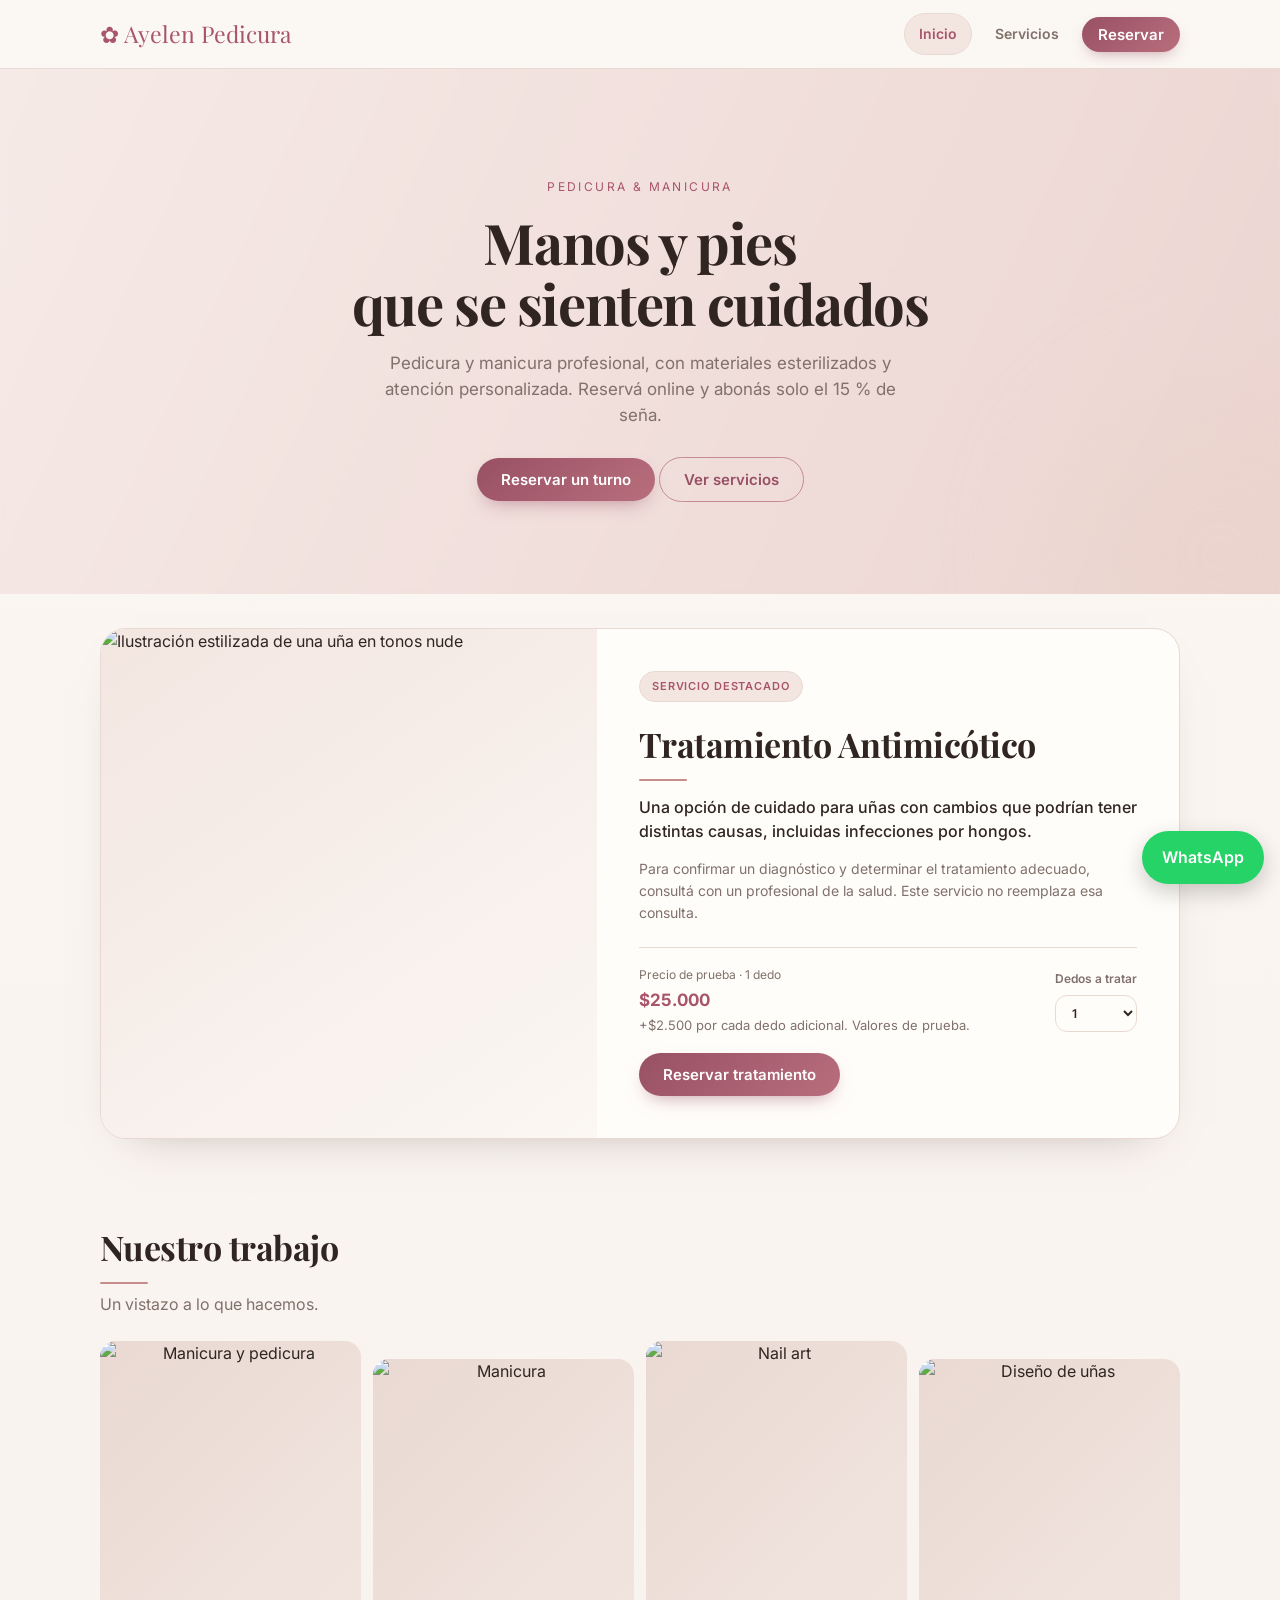
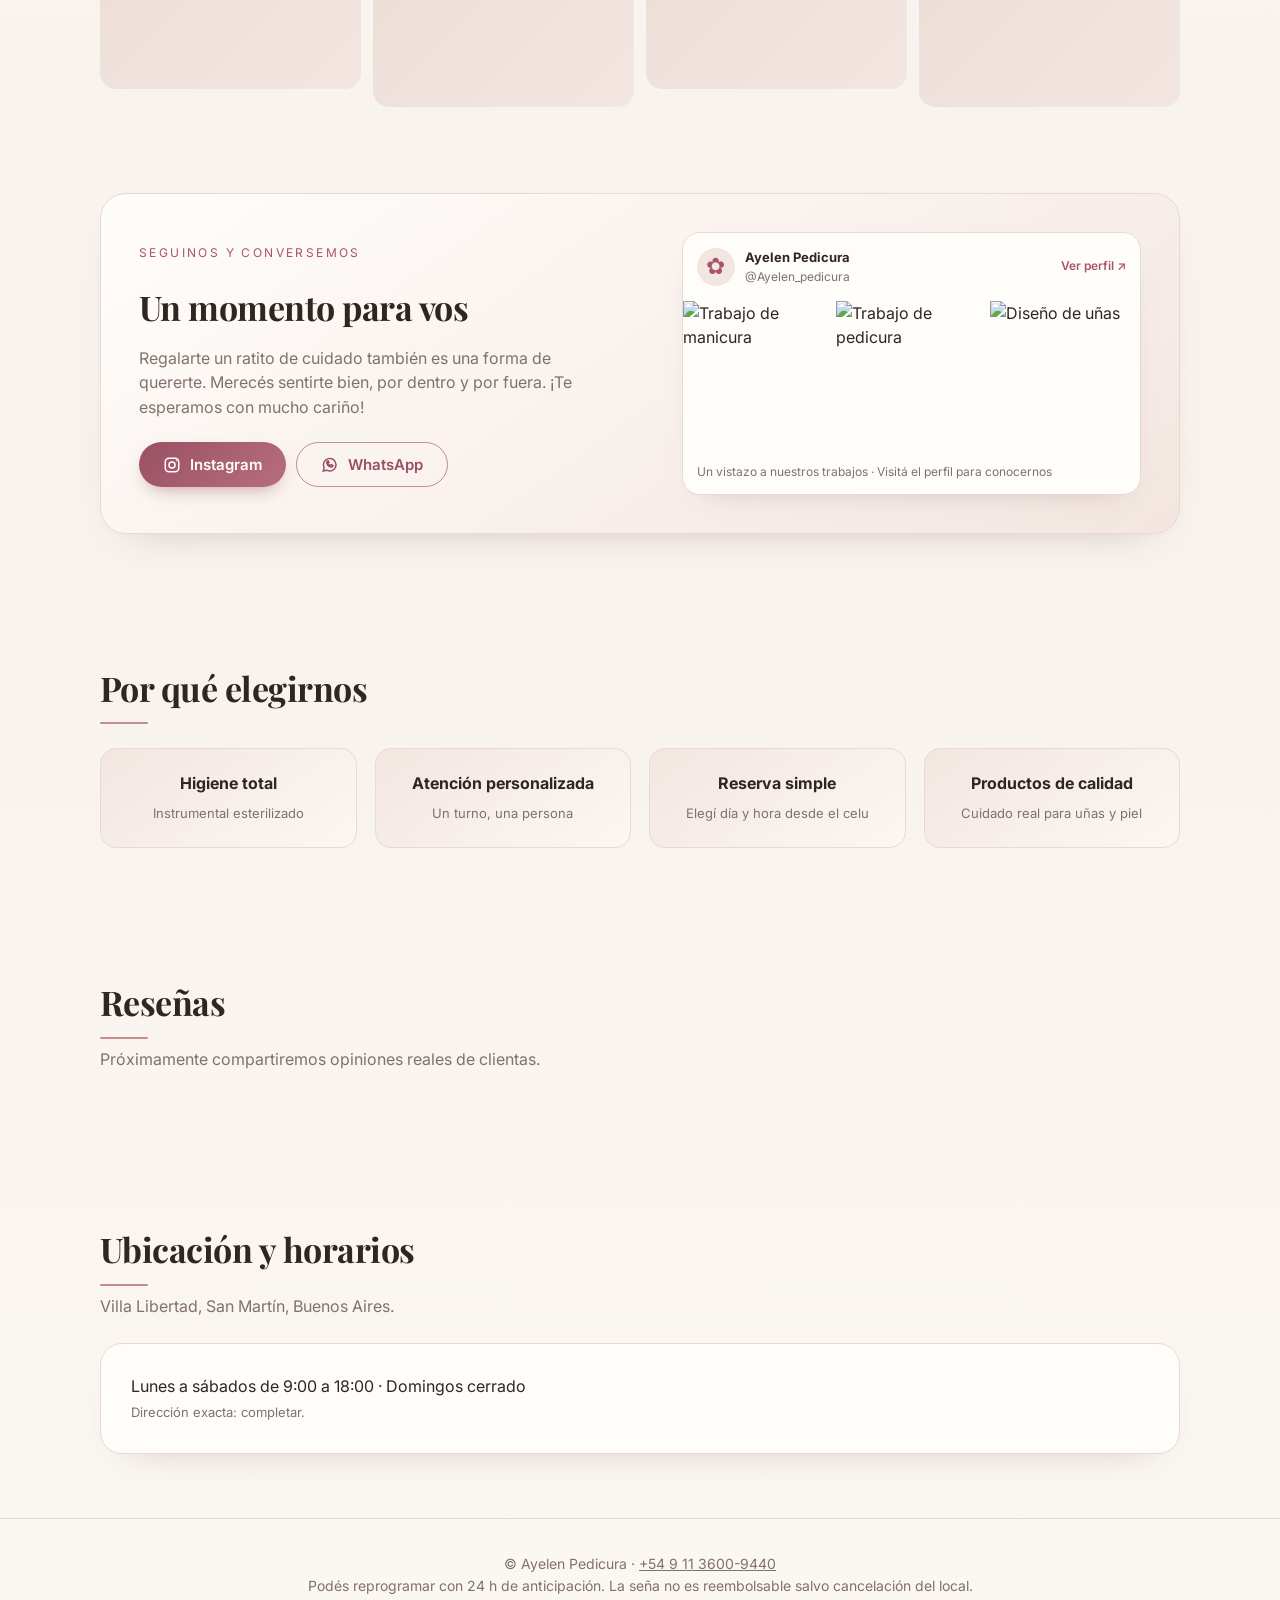
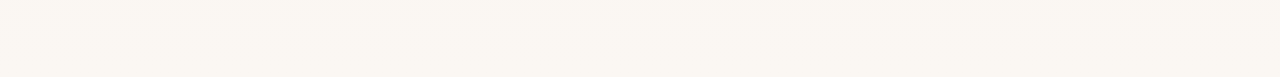
==== commit 21d21126: "Style hero and navigation links Co-authored-by: Copilot <223556219+Copilot@users.noreply.github.com>" ====
--- a/public/index.html
+++ b/public/index.html
@@ -145,6 +145,22 @@
 .instagram-caption{margin:0;padding:12px 14px;color:var(--mut);font-size:12px}
 .social-section h2:after{display:none}
 @media(max-width:700px){.social-card{grid-template-columns:1fr;gap:22px}.social-actions .btn{flex:1;justify-content:center}}
+nav{display:flex;align-items:center;gap:8px}
+nav a{margin:0;padding:9px 14px;border:1px solid transparent;border-radius:999px;font-weight:600;transition:transform .2s,color .2s,background-color .2s,border-color .2s,box-shadow .2s}
+nav a:hover{transform:translateY(-2px);background:var(--pk2);color:var(--pk)}
+nav a.act{background:var(--pk2);color:var(--pk);border-color:var(--bd)}
+nav a.keep{background:linear-gradient(135deg,#985064,#b86e7c);box-shadow:0 6px 16px -7px #985064a6}
+nav a.keep:hover{background:linear-gradient(135deg,#814356,#a45c6b);color:#fff;box-shadow:0 9px 20px -7px #985064b3}
+.hero{background:var(--pk2)}
+.hero:before{inset:-8px;width:auto;height:auto;border-radius:0;background-image:linear-gradient(115deg,rgba(251,247,243,.86),rgba(243,230,225,.76)),url('/img/descarga%20(25).jfif');background-position:center 42%;background-size:cover;filter:blur(5px);opacity:1;animation:none}
+@media(max-width:600px){
+  header .wrap{height:auto;min-height:0;flex-wrap:wrap;justify-content:center;gap:8px;padding-top:10px;padding-bottom:10px}
+  .logo{width:100%;text-align:center}
+  nav{width:100%;justify-content:center;gap:6px}
+  nav a:not(.keep){display:block}
+  nav a{flex:1;padding:8px 5px;text-align:center;font-size:12px!important}
+  nav a.keep{padding:8px 5px!important}
+}
 .treatment-card{display:grid;grid-template-columns:minmax(0,.92fr) minmax(0,1.08fr);overflow:hidden;background:var(--card);border:1px solid var(--bd);border-radius:26px;box-shadow:0 20px 46px -34px #60453c80}
 .treatment-art{min-height:340px;background:linear-gradient(145deg,var(--pk2),var(--bg))}
 .treatment-art img{display:block;width:100%;height:100%;min-height:340px;object-fit:cover}
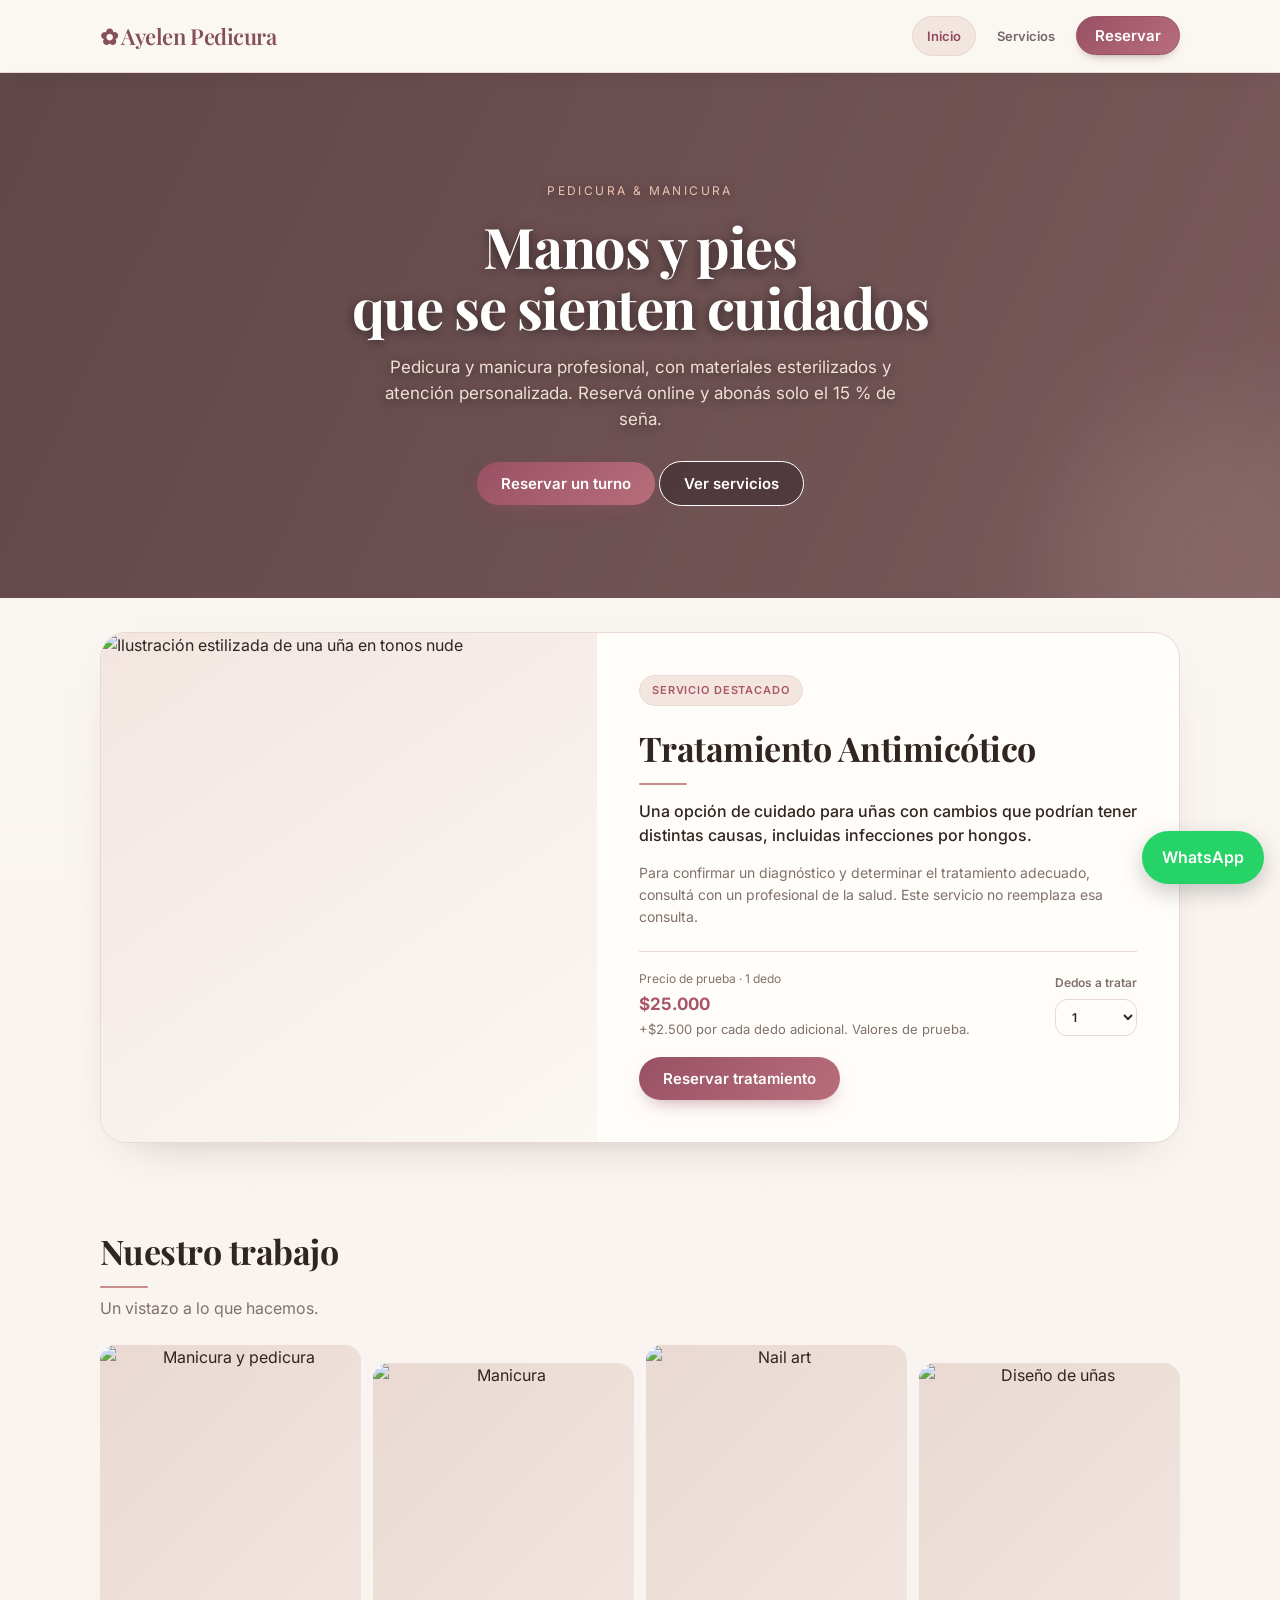
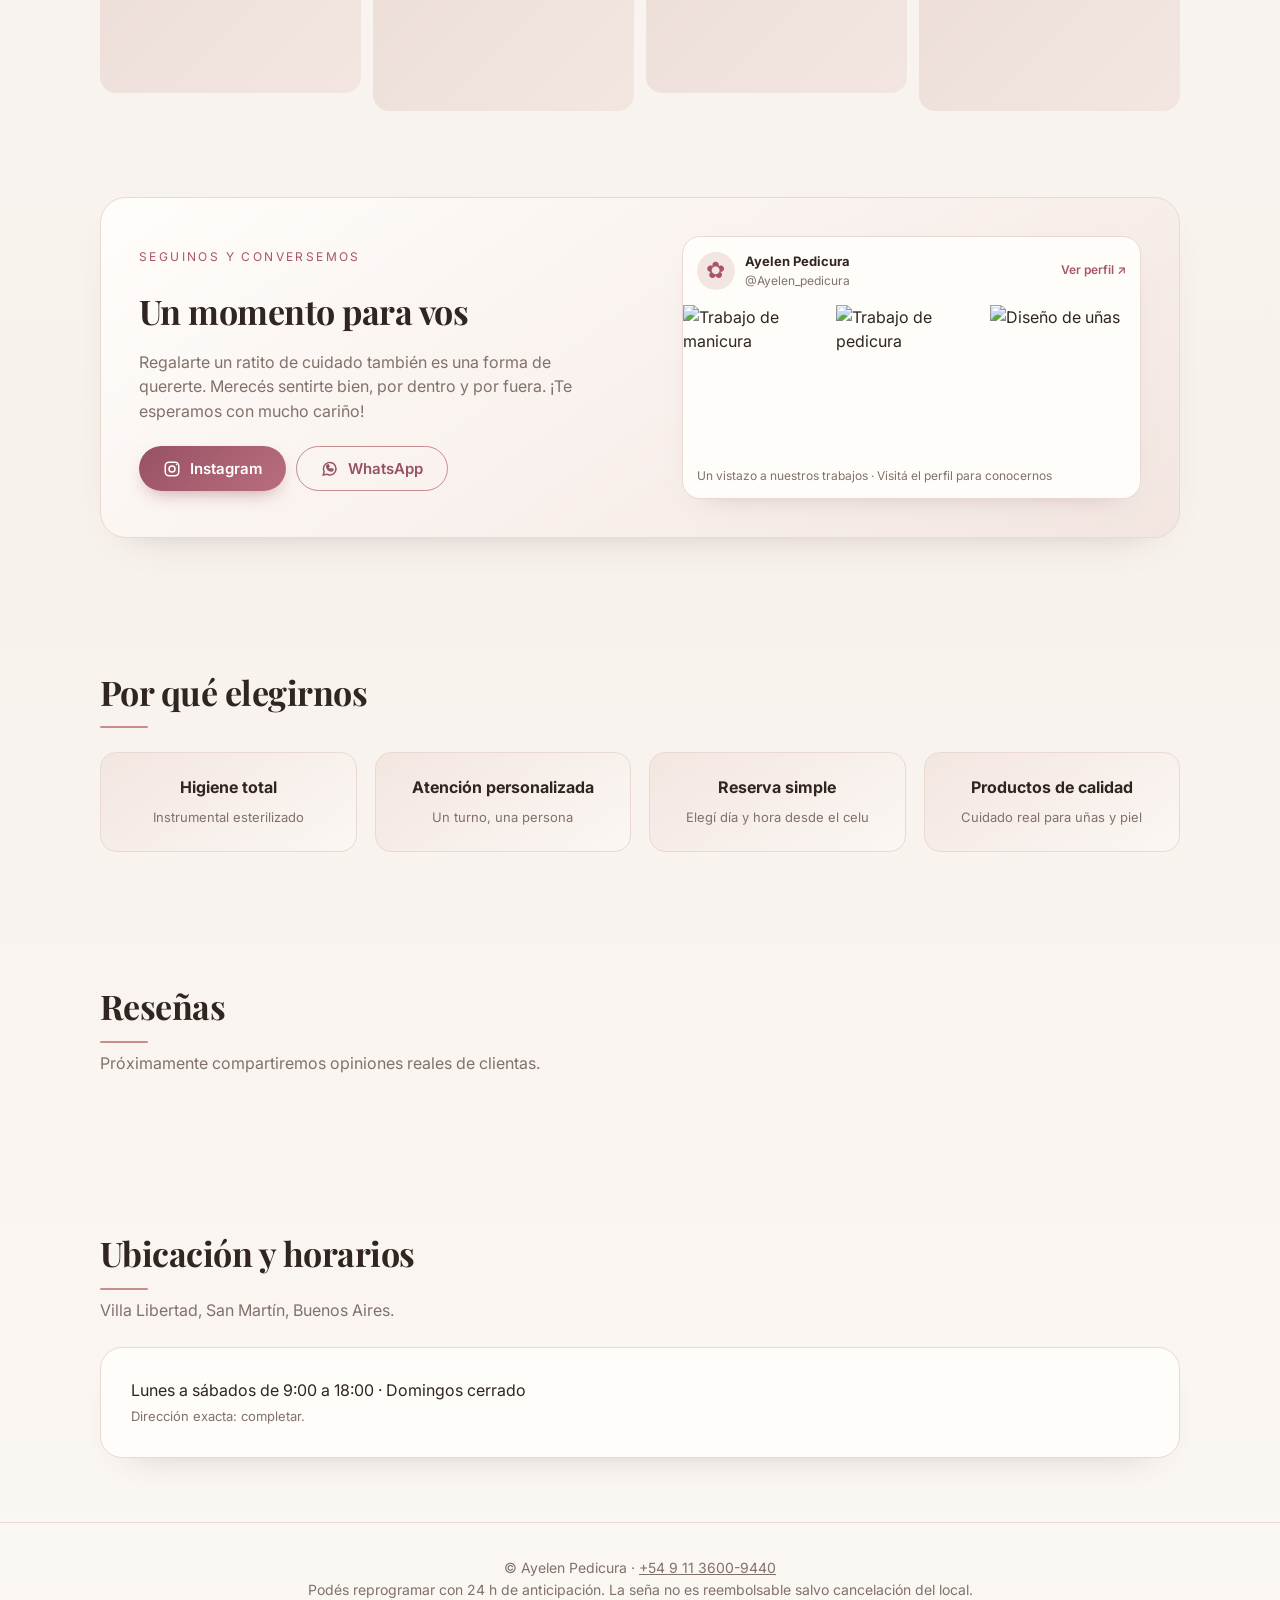
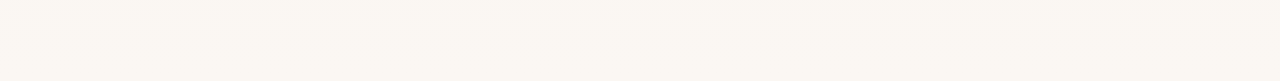
==== commit 6cf506f9: "feat: add manual appointment management Co-authored-by: Copilot <223556219+Copilot@users.noreply.git" ====
--- a/public/index.html
+++ b/public/index.html
@@ -1,8 +1,45 @@
 <!DOCTYPE html>
-<html lang="es"><head><meta charset="utf-8">
+<html lang="es-AR"><head><meta charset="utf-8">
 <meta name="viewport" content="width=device-width, initial-scale=1, viewport-fit=cover">
-<meta name="theme-color" content="#a95569"><script type="application/ld+json">{"@context":"https://schema.org","@type":"HealthAndBeautyBusiness","name":"Ayelen Pedicura","telephone":"+5491136009440","address":{"@type":"PostalAddress","addressLocality":"Ciudad del Libertador General San Martín","addressCountry":"AR"}}</script><title>Ayelen Pedicura | Pedicura y Manicura – Reservá tu turno online</title>
-<meta name="description" content="Pedicura y manicura profesional. Reservá tu turno online y abonás solo una seña del 15 %.">
+<meta name="theme-color" content="#a95569">
+<meta name="description" content="Pedicura y manicura en Villa Libertad, San Martín. Atención personalizada, instrumental esterilizado y turnos online. Conocé los servicios y reservá.">
+<meta name="robots" content="index,follow,max-image-preview:large">
+<link rel="canonical" href="https://ayelenpedicura.pages.dev/">
+<meta property="og:type" content="website">
+<meta property="og:locale" content="es_AR">
+<meta property="og:site_name" content="Ayelen Pedicura">
+<meta property="og:title" content="Ayelen Pedicura | Pedicura y manicura en San Martín">
+<meta property="og:description" content="Pedicura y manicura en Villa Libertad, San Martín. Atención personalizada, instrumental esterilizado y turnos online.">
+<meta property="og:url" content="https://ayelenpedicura.pages.dev/">
+<meta property="og:image" content="https://ayelenpedicura.pages.dev/img/manicura%20(3).jfif">
+<meta property="og:image:alt" content="Trabajo de manicura de Ayelen Pedicura">
+<meta name="twitter:card" content="summary_large_image">
+<meta name="twitter:title" content="Ayelen Pedicura | Pedicura y manicura en San Martín">
+<meta name="twitter:description" content="Atención personalizada y turnos online en Villa Libertad, San Martín.">
+<meta name="twitter:image" content="https://ayelenpedicura.pages.dev/img/manicura%20(3).jfif">
+<script type="application/ld+json">{
+  "@context":"https://schema.org",
+  "@type":"HealthAndBeautyBusiness",
+  "name":"Ayelen Pedicura",
+  "url":"https://ayelenpedicura.pages.dev/",
+  "image":"https://ayelenpedicura.pages.dev/img/manicura%20(3).jfif",
+  "telephone":"+5491136009440",
+  "sameAs":["https://www.instagram.com/Ayelen_pedicura/"],
+  "address":{
+    "@type":"PostalAddress",
+    "addressLocality":"Villa Libertad",
+    "addressRegion":"Buenos Aires",
+    "addressCountry":"AR"
+  },
+  "areaServed":"Villa Libertad, San Martín, Buenos Aires",
+  "openingHoursSpecification":[{
+    "@type":"OpeningHoursSpecification",
+    "dayOfWeek":["Monday","Tuesday","Wednesday","Thursday","Friday","Saturday"],
+    "opens":"09:00",
+    "closes":"18:00"
+  }]
+}</script>
+<title>Ayelen Pedicura | Pedicura y manicura en San Martín</title>
 <link href="https://fonts.googleapis.com/css2?family=Playfair+Display:wght@500;700&family=Inter:wght@400;500;600&display=swap" rel="stylesheet">
 <style>
 :root{--bg:#fff8fa;--fg:#241820;--mut:#7a6670;--card:#fff;--pk:#d6336c;--pk2:#f8d7e3;--bd:#f1d9e2;box-sizing:border-box;padding-top:env(safe-area-inset-top,0px);padding-bottom:env(safe-area-inset-bottom,0px)}
@@ -109,6 +146,7 @@
 .cal button.on{background:#a95569;border-color:#a95569}
 .wa{box-shadow:0 8px 22px #0003}
 footer{padding-top:34px}
+#retry-config[hidden],#retry-availability[hidden]{display:none}
 :focus-visible{outline:3px solid #bb7880;outline-offset:3px}
 @media(max-width:700px){
   .hero{padding:78px 0 68px}
@@ -145,22 +183,6 @@
 .instagram-caption{margin:0;padding:12px 14px;color:var(--mut);font-size:12px}
 .social-section h2:after{display:none}
 @media(max-width:700px){.social-card{grid-template-columns:1fr;gap:22px}.social-actions .btn{flex:1;justify-content:center}}
-nav{display:flex;align-items:center;gap:8px}
-nav a{margin:0;padding:9px 14px;border:1px solid transparent;border-radius:999px;font-weight:600;transition:transform .2s,color .2s,background-color .2s,border-color .2s,box-shadow .2s}
-nav a:hover{transform:translateY(-2px);background:var(--pk2);color:var(--pk)}
-nav a.act{background:var(--pk2);color:var(--pk);border-color:var(--bd)}
-nav a.keep{background:linear-gradient(135deg,#985064,#b86e7c);box-shadow:0 6px 16px -7px #985064a6}
-nav a.keep:hover{background:linear-gradient(135deg,#814356,#a45c6b);color:#fff;box-shadow:0 9px 20px -7px #985064b3}
-.hero{background:var(--pk2)}
-.hero:before{inset:-8px;width:auto;height:auto;border-radius:0;background-image:linear-gradient(115deg,rgba(251,247,243,.86),rgba(243,230,225,.76)),url('/img/descarga%20(25).jfif');background-position:center 42%;background-size:cover;filter:blur(5px);opacity:1;animation:none}
-@media(max-width:600px){
-  header .wrap{height:auto;min-height:0;flex-wrap:wrap;justify-content:center;gap:8px;padding-top:10px;padding-bottom:10px}
-  .logo{width:100%;text-align:center}
-  nav{width:100%;justify-content:center;gap:6px}
-  nav a:not(.keep){display:block}
-  nav a{flex:1;padding:8px 5px;text-align:center;font-size:12px!important}
-  nav a.keep{padding:8px 5px!important}
-}
 .treatment-card{display:grid;grid-template-columns:minmax(0,.92fr) minmax(0,1.08fr);overflow:hidden;background:var(--card);border:1px solid var(--bd);border-radius:26px;box-shadow:0 20px 46px -34px #60453c80}
 .treatment-art{min-height:340px;background:linear-gradient(145deg,var(--pk2),var(--bg))}
 .treatment-art img{display:block;width:100%;height:100%;min-height:340px;object-fit:cover}
@@ -186,12 +208,37 @@
   .treatment-bottom{align-items:flex-start;flex-direction:column;gap:14px}
   .treatment-bottom .btn{width:100%;text-align:center}
 }
+.hero{background:#241820}
+.hero:before{inset:-8px;width:auto;height:auto;border-radius:0;background-image:linear-gradient(115deg,rgba(24,18,20,.62),rgba(24,18,20,.48)),url('/img/manicura%20(3).jfif');background-position:center 48%;background-size:cover;filter:blur(4px);opacity:1;animation:none;transform:scale(1.02)}
+.hero:after{opacity:.12}
+.hero .eyebrow{color:#edc1b2;text-shadow:0 2px 12px #0008}
+.hero h1{color:#fff;text-shadow:0 2px 12px #0008}
+.hero p{color:#f0dfd5;text-shadow:0 2px 12px #0008}
+.hero .btn.o{color:#fff;border-color:#fff;background:#24182066}
+header{box-shadow:0 8px 24px -22px #30252180}
+header .wrap{height:72px}
+.logo{display:flex;align-items:center;gap:8px;font-size:22px;font-weight:600;letter-spacing:-.02em;color:#85505a;transition:color .2s,transform .2s}
+.logo:hover{color:var(--pk);transform:translateY(-1px)}
+nav{display:flex;align-items:center;gap:6px}
+nav a{margin:0;padding:9px 14px;border:1px solid transparent;border-radius:999px;color:#78676a;font-size:13px;font-weight:600;transition:color .2s,background-color .2s,border-color .2s,transform .2s,box-shadow .2s}
+nav a:hover{color:#91495d;background:#f3e6e1;transform:translateY(-1px)}
+nav a.act{color:#91495d;background:#f3e6e1;border-color:#e9d9d2}
+nav a.keep.btn{padding:9px 18px!important;border:1px solid #985064;background:linear-gradient(135deg,#985064,#b86e7c);box-shadow:0 5px 14px -9px #60453c;color:#fff}
+nav a.keep.btn:hover{background:linear-gradient(135deg,#814356,#a45c6b);box-shadow:0 8px 18px -9px #60453c;transform:translateY(-2px)}
+@media(max-width:600px){
+  header .wrap{height:auto;min-height:64px;flex-wrap:wrap;justify-content:center;gap:8px;padding-top:10px;padding-bottom:10px}
+  .logo{width:100%;justify-content:center}
+  nav{width:100%;justify-content:center;gap:6px}
+  nav a:not(.keep){display:block}
+  nav a{flex:1;padding:8px 6px;text-align:center;font-size:12px!important}
+  nav a.keep.btn{padding:8px 6px!important}
+}
 @media(prefers-reduced-motion:reduce){
   *,*::before,*::after{scroll-behavior:auto!important;animation-duration:.01ms!important;animation-iteration-count:1!important;transition-duration:.01ms!important}
 }
 </style></head><body><header><div class="wrap"><a class="logo" href="#inicio" style="text-decoration:none">✿ Ayelen Pedicura</a><nav><a href="#inicio">Inicio</a><a href="#servicios">Servicios</a><a href="#reservar" class="keep btn" style="color:#fff;padding:8px 16px">Reservar</a></nav></div></header>
 <main>
-<div class="page" id="p-inicio"><div class="hero"><div class="wrap"><span class="eyebrow">Pedicura &amp; Manicura</span><br><h1>Manos y pies<br>que se sienten cuidados</h1><p>Pedicura y manicura profesional, con materiales esterilizados y atención personalizada. Reservá online y abonás solo el 15 % de seña.</p><a class="btn" href="#reservar">Reservar un turno</a> <a class="btn o" href="#servicios">Ver servicios</a></div></div>
+<div class="page on" id="p-inicio"><div class="hero"><div class="wrap"><span class="eyebrow">Pedicura &amp; Manicura</span><br><h1>Manos y pies<br>que se sienten cuidados</h1><p>Pedicura y manicura profesional, con materiales esterilizados y atención personalizada. Reservá online y abonás solo el 15 % de seña.</p><a class="btn" href="#reservar">Reservar un turno</a> <a class="btn o" href="#servicios">Ver servicios</a></div></div>
 <section class="featured-treatment"><div class="wrap"><article class="treatment-card"><div class="treatment-art"><img src="/img/tratamiento-antimicotico.svg" alt="Ilustración estilizada de una uña en tonos nude"></div><div class="treatment-content"><span class="treatment-badge">Servicio destacado</span><h2>Tratamiento Antimicótico</h2><p class="treatment-lead">Una opción de cuidado para uñas con cambios que podrían tener distintas causas, incluidas infecciones por hongos.</p><p class="treatment-care">Para confirmar un diagnóstico y determinar el tratamiento adecuado, consultá con un profesional de la salud. Este servicio no reemplaza esa consulta.</p><div class="treatment-bottom"><div class="treatment-price"><span>Precio de prueba · 1 dedo</span><strong id="treatment-price">$25.000</strong><small class="note">+$2.500 por cada dedo adicional. Valores de prueba.</small></div><label class="treatment-quantity" for="treatment-qty">Dedos a tratar<select id="treatment-qty"><option value="1">1</option><option value="2">2</option><option value="3">3</option><option value="4">4</option><option value="5">5</option><option value="6">6</option><option value="7">7</option><option value="8">8</option><option value="9">9</option><option value="10">10</option></select></label><a class="btn" id="treatment-book" href="#reservar">Reservar tratamiento</a></div></div></article></div></section>
 <section><div class="wrap"><h2>Nuestro trabajo</h2><p class="sub">Un vistazo a lo que hacemos.</p><div class="gal" id="gal"></div></div></section>
 <section class="social-section"><div class="wrap"><div class="social-card"><div class="social-copy"><span class="eyebrow">Seguinos y conversemos</span><h2>Un momento para vos</h2><p>Regalarte un ratito de cuidado también es una forma de quererte. Merecés sentirte bien, por dentro y por fuera. ¡Te esperamos con mucho cariño!</p><div class="social-actions"><a class="btn" href="https://www.instagram.com/Ayelen_pedicura/" target="_blank" rel="noopener"><svg viewBox="0 0 24 24" fill="none" stroke="currentColor" stroke-width="2" aria-hidden="true"><rect x="3" y="3" width="18" height="18" rx="5"/><circle cx="12" cy="12" r="4"/><circle cx="18" cy="6" r="1" fill="currentColor" stroke="none"/></svg>Instagram</a><a class="btn o" id="social-whatsapp" href="https://wa.me/5491136009440" target="_blank" rel="noopener"><svg viewBox="0 0 24 24" fill="none" stroke="currentColor" stroke-width="2" aria-hidden="true"><path d="M20 11.5a8.4 8.4 0 0 1-12.4 7.4L3 20l1.2-4.4A8.4 8.4 0 1 1 20 11.5Z"/><path d="M8.5 8.5c.3 2.2 2.1 4 4.3 4.3l1.1-1.1 2 1c-.2 1.1-.9 1.8-2 2-3.3-.5-5.8-3-6.3-6.3.2-1.1.9-1.8 2-2l1 2-1.1 1.1Z"/></svg>WhatsApp</a></div></div><a class="instagram-preview" href="https://www.instagram.com/Ayelen_pedicura/" target="_blank" rel="noopener" aria-label="Vista previa del Instagram de Ayelen Pedicura. Abrir perfil"><div class="instagram-head"><span class="instagram-avatar" aria-hidden="true">✿</span><span class="instagram-identity"><b>Ayelen Pedicura</b><small>@Ayelen_pedicura</small></span><span class="instagram-follow">Ver perfil ↗</span></div><div class="instagram-grid"><img src="/img/manicura%20(1).jfif" alt="Trabajo de manicura" loading="lazy"><img src="/img/Pedicure%20Rzesz%C3%B3w%20Studio%20Paznokci.jfif" alt="Trabajo de pedicura" loading="lazy"><img src="/img/manicura%20(3).jfif" alt="Diseño de uñas" loading="lazy"></div><p class="instagram-caption">Un vistazo a nuestros trabajos · Visitá el perfil para conocernos</p></a></div></div></section>
@@ -199,13 +246,13 @@
 <section><div class="wrap"><h2>Reseñas</h2><p class="sub">Próximamente compartiremos opiniones reales de clientas.</p></div></section>
 <section><div class="wrap"><h2>Ubicación y horarios</h2><p class="sub">Villa Libertad, San Martín, Buenos Aires.</p><div class="box">Lunes a sábados de 9:00 a 18:00 · Domingos cerrado<br><span class="note">Dirección exacta: completar.</span></div></div></section></div>
 <div class="page" id="p-servicios"><section><div class="wrap"><h2>Servicios</h2><p class="sub">Precios y duraciones de ejemplo.</p><div class="tabs"><button class="tab on" data-c="Pedicura">Pedicura</button><button class="tab" data-c="Manicura">Manicura</button></div><div class="grid" id="cat"></div></div></section></div>
-<div class="page" id="p-reservar"><section><div class="wrap"><h2>Reservá tu turno</h2><p class="sub">Elegí servicios, día y horario. La seña es del 15 %.</p><div class="warn" id="dbw" hidden></div>
+<div class="page" id="p-reservar"><section><div class="wrap"><h2>Reservá tu turno</h2><p class="sub">Elegí servicios, día y horario. La seña es del 15 %.</p><div class="warn" id="dbw" role="status" hidden><span id="dbw-message"></span> <button class="chip sm" id="retry-config" type="button" hidden>Reintentar</button></div>
 <div class="box"><div class="step"><b>1. Servicios</b><div class="tabs"><button class="tab on" data-r="Pedicura">Pedicura</button><button class="tab" data-r="Manicura">Manicura</button></div><div id="svcs"></div><div id="treatment-quantity-booking"></div></div>
 <div class="step"><b>2. Día</b><div class="mh"><button class="chip" id="pm">‹</button><span id="mt"></span><button class="chip" id="nm2">›</button></div><div class="cal" id="cal"></div></div>
-<div class="step"><b>3. Horario</b><div id="slots"><span class="note">Elegí servicios y día.</span></div></div>
+<div class="step"><b>3. Horario</b><div id="availability-status" class="note" role="status" aria-live="polite">Elegí servicios y día.</div><div id="slots"></div><button class="chip" id="retry-availability" type="button" hidden>Reintentar horarios</button></div>
 <div class="step"><b>4. Tus datos</b><input id="nm" placeholder="Nombre y apellido"><input id="tel" type="tel" placeholder="Teléfono"><input id="em" type="email" placeholder="Correo (opcional)"><textarea id="ob" rows="2" placeholder="Observaciones (opcional)"></textarea></div>
 <div class="step"><b>5. Pago de la seña</b><button class="chip on" data-p="mp">Mercado Pago</button><button class="chip" data-p="tr">Transferencia</button><div id="pinfo" class="note"></div></div>
-<div class="sum" id="sum"></div><button class="btn" id="go" disabled>Confirmar reserva</button><div id="res"></div></div></div></section></div>
+<div class="sum" id="sum"></div><button class="btn" id="go" disabled>Confirmar reserva</button><div id="booking-status" class="note" role="status" aria-live="polite"></div><div id="res"></div></div></div></section></div>
 </main>
 <footer><div class="wrap">© Ayelen Pedicura · <a href="https://wa.me/5491136009440">+54 9 11 3600-9440</a><br>Podés reprogramar con 24 h de anticipación. La seña no es reembolsable salvo cancelación del local.</div></footer>
 <a class="wa" id="wafab" href="#" target="_blank" rel="noopener">WhatsApp</a>
@@ -258,31 +305,66 @@
 Object.keys(TEST_PHOTOS).forEach(k=>{IMG[k]=testPhotoUrl(k)});
 const taken=id=>{const s=SL[id];return s&&(!s.exp||s.exp>Date.now())};
 const st={cat:'Pedicura',sel:new Set(),date:null,time:null,pay:'mp',treatmentQuantity:1,y:new Date().getFullYear(),m:new Date().getMonth()};
+let configReady=false,configLoading=false,configRequest=0,isSubmitting=false;
 const treatmentTotal=q=>{const s=SERVICIOS.find(x=>x.id==='p5');return (s?.p??25000)+(q-1)*CFG.antimicoticoExtra};
 const total=()=>[...st.sel].reduce((a,i)=>{const s=SERVICIOS.find(x=>x.id===i);return a+(i==='p5'?treatmentTotal(st.treatmentQuantity):s.p)},0),dur=()=>[...st.sel].reduce((a,i)=>a+SERVICIOS.find(s=>s.id===i).m,0),seña=()=>Math.round(total()*CFG.pct/100);
 const renderTreatmentPrice=()=>{$('#treatment-price').textContent=money(treatmentTotal(Number($('#treatment-qty').value)))};
 $('#treatment-qty').onchange=()=>{st.treatmentQuantity=Number($('#treatment-qty').value);renderTreatmentPrice()};
-$('#treatment-book').onclick=()=>{if(!SERVICIOS.some(s=>s.id==='p5')){const warning=$('#dbw');warning.hidden=false;warning.textContent='El tratamiento aún no está habilitado en la base de datos de reservas.';return}st.cat='Pedicura';st.sel=new Set(['p5']);st.treatmentQuantity=Number($('#treatment-qty').value);st.time=null;$$('.tab[data-r]').forEach(x=>x.classList.toggle('on',x.dataset.r==='Pedicura'));draw();if(st.date)loadAV()};
+function setBookingNotice(message,retry=false){$('#dbw-message').textContent=message;$('#dbw').hidden=!message;$('#retry-config').hidden=!retry}
+$('#treatment-book').onclick=()=>{if(!SERVICIOS.some(s=>s.id==='p5')){setBookingNotice('El tratamiento aún no está habilitado en el sistema de reservas.');return}st.cat='Pedicura';st.sel=new Set(['p5']);st.treatmentQuantity=Number($('#treatment-qty').value);st.time=null;$$('.tab[data-r]').forEach(x=>x.classList.toggle('on',x.dataset.r==='Pedicura'));draw();if(st.date)loadAV()};
 const blocks=(date,start,d)=>{const r=[];for(let m=start;m<start+d;m+=CFG.step)r.push(date+'_'+hhmm(m));return r};
-let AV=null;const fits=(date,start,d)=>!!AV&&AV.includes(hhmm(start));
-function loadAV(){AV=null;if(!st.date||!st.sel.size)return draw();fetch(`/api/availability?date=${st.date}&minutes=${dur()}`).then(r=>r.json()).then(j=>{AV=j.slots||[];draw()})}
-fetch('/api/config').then(r=>r.json()).then(c=>{CFG.wa=c.whatsapp;CFG.pct=+c.deposit_pct;CFG.open=+c.open;CFG.close=+c.close;CFG.step=+c.step;CFG.closedDays=c.closed_days.split(',').map(Number);CFG.bank=c.bank;if(c.antimicotico_extra_price!==undefined)CFG.antimicoticoExtra=+c.antimicotico_extra_price;
- SERVICIOS.length=0;c.services.forEach(x=>SERVICIOS.push({id:x.id,cat:x.category,n:x.name,d:x.description,p:x.price,m:x.minutes}));
- $('#wafab').href=waLink('¡Hola! Quisiera consultar por un turno en Ayelen Pedicura.');$('#social-whatsapp').href=waLink('¡Hola! Quisiera consultar por un turno en Ayelen Pedicura.');renderTreatmentPrice();renderCat(curC);draw();
- [...SERVICIOS.map(x=>x.id),'g1','g2','g3','g4'].forEach(k=>{
-  const loadSvg=()=>{const svg=new Image();svg.onload=()=>{IMG[k]='/img/'+k+'.svg';renderCat(curC);renderGal()};svg.src='/img/'+k+'.svg'};
-  const jpg=new Image();
-  jpg.onload=()=>{IMG[k]='/img/'+k+'.jpg';renderCat(curC);renderGal()};
-  jpg.onerror=()=>{
-   if(!TEST_PHOTOS[k])return loadSvg();
-   const photo=new Image();
-   photo.onload=()=>{IMG[k]=testPhotoUrl(k);renderCat(curC);renderGal()};
-   photo.onerror=loadSvg;
-   photo.src=testPhotoUrl(k)
-  };
-  jpg.src='/img/'+k+'.jpg'
- });
-});
+let AV=null,availabilityState='idle',availabilityRequest=0;
+const fits=(date,start,d)=>availabilityState==='ready'&&!!AV&&AV.includes(hhmm(start));
+async function loadAV(){
+ const request=++availabilityRequest;AV=null;
+ if(!configReady||!st.date||!st.sel.size){availabilityState='idle';draw();return}
+ availabilityState='loading';draw();
+ try{
+  const response=await fetch(`/api/availability?date=${st.date}&minutes=${dur()}`);
+  const result=await response.json();
+  if(!response.ok||!Array.isArray(result.slots))throw new Error(result.error||'No se pudieron cargar los horarios');
+  if(request!==availabilityRequest)return;
+  AV=result.slots;availabilityState='ready'
+ }catch(error){
+  if(request!==availabilityRequest)return;
+  AV=null;availabilityState='error'
+ }
+ draw()
+}
+async function loadConfig(){
+ if(configLoading)return;
+ configLoading=true;configReady=false;const request=++configRequest;
+ setBookingNotice('Conectando con el sistema de reservas…');check();draw();
+ try{
+  const response=await fetch('/api/config');
+  const c=await response.json();
+  if(!response.ok||!Array.isArray(c.services)||typeof c.closed_days!=='string'||!c.bank)throw new Error('Configuración de reservas inválida');
+  CFG.wa=c.whatsapp;CFG.pct=+c.deposit_pct;CFG.open=+c.open;CFG.close=+c.close;CFG.step=+c.step;CFG.closedDays=c.closed_days.split(',').map(Number);CFG.bank=c.bank;
+  if(c.antimicotico_extra_price!==undefined)CFG.antimicoticoExtra=+c.antimicotico_extra_price;
+  SERVICIOS.length=0;c.services.forEach(x=>SERVICIOS.push({id:x.id,cat:x.category,n:x.name,d:x.description,p:x.price,m:x.minutes}));
+  configReady=true;setBookingNotice('');
+  $('#wafab').href=waLink('¡Hola! Quisiera consultar por un turno en Ayelen Pedicura.');$('#social-whatsapp').href=waLink('¡Hola! Quisiera consultar por un turno en Ayelen Pedicura.');renderTreatmentPrice();renderCat(curC);draw();
+  [...SERVICIOS.map(x=>x.id),'g1','g2','g3','g4'].forEach(k=>{
+   const loadSvg=()=>{const svg=new Image();svg.onload=()=>{IMG[k]='/img/'+k+'.svg';renderCat(curC);renderGal()};svg.src='/img/'+k+'.svg'};
+   const jpg=new Image();
+   jpg.onload=()=>{IMG[k]='/img/'+k+'.jpg';renderCat(curC);renderGal()};
+   jpg.onerror=()=>{
+    if(!TEST_PHOTOS[k])return loadSvg();
+    const photo=new Image();
+    photo.onload=()=>{IMG[k]=testPhotoUrl(k);renderCat(curC);renderGal()};
+    photo.onerror=loadSvg;
+    photo.src=testPhotoUrl(k)
+   };
+   jpg.src='/img/'+k+'.jpg'
+  });
+  if(st.date&&st.sel.size)loadAV()
+ }catch(error){
+  if(request!==configRequest)return;
+  configReady=false;setBookingNotice('No pudimos conectar con el sistema de reservas. Revisá tu conexión e intentá nuevamente.',true);draw()
+ }finally{
+  if(request===configRequest){configLoading=false;check()}
+ }
+}
 // ===== reserva =====
 function draw(){
  $('#svcs').innerHTML=SERVICIOS.filter(s=>s.cat===st.cat).map(s=>`<button class="chip ${st.sel.has(s.id)?'on':''}" data-s="${s.id}">${s.n} · ${money(s.p)}</button>`).join('');
@@ -292,31 +374,51 @@
  let h='LMMJVSD'.split('').map(x=>`<b>${x}</b>`).join('')+'<span></span>'.repeat(off);
  for(let d=1;d<=dm;d++){const dt=new Date(st.y,st.m,d),k=iso(dt),bad=k<today||dt>max||CFG.closedDays.includes(dt.getDay());h+=`<button data-d="${k}" class="${st.date===k?'on':''}" ${bad?'disabled':''}>${d}</button>`}
  $('#cal').innerHTML=h;
- const sl=$('#slots');if(!st.sel.size||!st.date)sl.innerHTML='<span class="note">Elegí servicios y día.</span>';
- else{let x='';for(let m=CFG.open*60;m<CFG.close*60;m+=CFG.step){const ok=fits(st.date,m,dur());x+=`<button class="chip ${st.time===hhmm(m)?'on':''}" data-t="${hhmm(m)}" ${ok?'':'disabled'}>${lbl(hhmm(m))}</button>`}sl.innerHTML=x}
+ const status=$('#availability-status'),sl=$('#slots'),retry=$('#retry-availability');retry.hidden=true;sl.innerHTML='';
+ if(!st.sel.size||!st.date)status.textContent='Elegí servicios y día.';
+ else if(!configReady)status.textContent='Los horarios estarán disponibles cuando conectemos con el sistema de reservas.';
+ else if(availabilityState==='loading')status.textContent='Buscando horarios disponibles…';
+ else if(availabilityState==='error'){status.textContent='No pudimos cargar los horarios. Revisá tu conexión e intentá nuevamente.';retry.hidden=false}
+ else if(availabilityState==='ready'&&!AV.length)status.textContent='No hay horarios disponibles para esta fecha. Probá con otro día.';
+ else if(availabilityState==='ready'){
+  status.textContent='Elegí un horario disponible:';
+  let x='';for(let m=CFG.open*60;m<CFG.close*60;m+=CFG.step){const ok=fits(st.date,m,dur());x+=`<button class="chip ${st.time===hhmm(m)?'on':''}" data-t="${hhmm(m)}" ${ok?'':'disabled'}>${lbl(hhmm(m))}</button>`}sl.innerHTML=x
+ }else status.textContent='Preparando la búsqueda de horarios…';
  const b=CFG.bank;$('#pinfo').innerHTML=st.pay==='mp'?'Pagás desde el checkout de Mercado Pago. Se confirma al acreditarse el pago.':`Alias: <b>${b.alias}</b> · CBU: ${b.cbu}<br>Titular: ${b.titular} · Banco: ${b.banco}<br>Transferí el importe exacto. Queda pendiente hasta validarlo.`;
  $$('.chip[data-p]').forEach(x=>x.classList.toggle('on',x.dataset.p===st.pay));
  const t=total();$('#sum').innerHTML=t?`<div><span>Total</span><span>${money(t)}</span></div><div><span>Duración</span><span>${dur()} min</span></div><div class="big"><span>Seña (${CFG.pct} %)</span><span>${money(seña())}</span></div><div><span>Saldo en el local</span><span>${money(t-seña())}</span></div>`:'<span class="note">Elegí al menos un servicio.</span>';check()}
-const check=()=>{$('#go').disabled=!(st.sel.size&&st.date&&st.time&&$('#nm').value.trim().length>2&&$('#tel').value.replace(/\D/g,'').length>=8)};
+const check=()=>{$('#go').disabled=!(configReady&&!isSubmitting&&availabilityState==='ready'&&AV?.includes(st.time)&&st.sel.size&&st.date&&st.time&&$('#nm').value.trim().length>2&&$('#tel').value.replace(/\D/g,'').length>=8)};
 document.addEventListener('input',e=>{if(e.target.closest('#p-reservar'))check()});
 $('#pm').onclick=()=>{const d=new Date(st.y,st.m-1,1);st.y=d.getFullYear();st.m=d.getMonth();draw()};$('#nm2').onclick=()=>{const d=new Date(st.y,st.m+1,1);st.y=d.getFullYear();st.m=d.getMonth();draw()};
 $('#p-reservar').onchange=e=>{if(e.target.matches('[data-treatment-quantity]')){st.treatmentQuantity=Number(e.target.value);draw()}};
 $('#p-reservar').onclick=e=>{const c=e.target.closest('[data-s],[data-d],[data-t],[data-p],[data-r]');if(!c)return;const D=c.dataset;
  if(D.r){st.cat=D.r;st.sel=new Set();st.time=null;$$('.tab[data-r]').forEach(x=>x.classList.toggle('on',x===c))}
  if(D.s){st.sel.has(D.s)?st.sel.delete(D.s):st.sel.add(D.s);st.time=null}if(D.d){st.date=D.d;st.time=null}if(D.t)st.time=D.t;if(D.p)st.pay=D.p;draw();if(D.s||D.d||D.r)loadAV()};
-$('#go').onclick=async()=>{const btn=$('#go');btn.disabled=true;
+$('#retry-config').onclick=loadConfig;
+$('#retry-availability').onclick=loadAV;
+$('#go').onclick=async()=>{
+ if(isSubmitting)return;
+ const btn=$('#go'),bookingStatus=$('#booking-status');isSubmitting=true;btn.textContent='Enviando…';bookingStatus.textContent='Enviando tu reserva…';check();
  const T={name:$('#nm').value.trim(),phone:$('#tel').value.trim(),email:$('#em').value.trim(),notes:$('#ob').value.trim(),date:st.date,time:st.time,serviceIds:[...st.sel],treatmentQuantity:st.treatmentQuantity,payMethod:st.pay},names=[...st.sel].map(i=>{const s=SERVICIOS.find(x=>x.id===i);return i==='p5'?`${s.n} (${st.treatmentQuantity} ${st.treatmentQuantity===1?'dedo':'dedos'})`:s.n}).join(', ');
- const r=await fetch('/api/bookings',{method:'POST',headers:{'content-type':'application/json'},body:JSON.stringify(T)}),j=await r.json();
- if(!r.ok){alert(j.error||'No se pudo reservar');st.time=null;return loadAV()}
- if(j.init_point){location.href=j.init_point;return}
- const msg=`¡Hola! Soy ${T.name}. Acabo de realizar una reserva para el día ${new Date(T.date+'T12:00').toLocaleDateString('es-AR')}, a las ${lbl(T.time)}. El servicio seleccionado es ${names}. Te envío el comprobante de la seña.`;
- $('#res').innerHTML=`<div class="ok"><b>Reserva registrada</b><br>Estado: ${j.status}. Seña a transferir: <b>${money(j.deposit)}</b>. Tu horario queda reservado 24 h hasta validar el pago.<br><br><a class="btn" target="_blank" rel="noopener" href="${waLink(msg)}">Enviar comprobante por WhatsApp</a></div>`;
- st.sel=new Set();st.time=null;draw();btn.disabled=true};
+ try{
+  const response=await fetch('/api/bookings',{method:'POST',headers:{'content-type':'application/json'},body:JSON.stringify(T)}),result=await response.json();
+  if(!response.ok){bookingStatus.textContent=result.error||'No se pudo reservar. Revisá los datos e intentá nuevamente.';if(response.status===409){st.time=null;await loadAV()}return}
+  if(!result||typeof result.status!=='string'||!Number.isFinite(result.deposit))throw new Error('Respuesta de reserva inválida');
+  if(result.init_point){location.href=result.init_point;return}
+  const msg=`¡Hola! Soy ${T.name}. Acabo de realizar una reserva para el día ${new Date(T.date+'T12:00').toLocaleDateString('es-AR')}, a las ${lbl(T.time)}. El servicio seleccionado es ${names}. Te envío el comprobante de la seña.`;
+  $('#res').innerHTML=`<div class="ok"><b>Reserva registrada</b><br>Estado: ${result.status}. Seña a transferir: <b>${money(result.deposit)}</b>. Tu horario queda reservado 24 h hasta validar el pago.<br><br><a class="btn" target="_blank" rel="noopener" href="${waLink(msg)}">Enviar comprobante por WhatsApp</a></div>`;
+  bookingStatus.textContent='';st.sel=new Set();st.time=null;availabilityState='idle';AV=null;draw()
+ }catch(error){
+  bookingStatus.textContent='No pudimos enviar la reserva por un problema de conexión. Tus datos siguen en el formulario; intentá nuevamente.'
+ }finally{
+  isSubmitting=false;btn.textContent='Confirmar reserva';check()
+ }
+};
 const esc=s=>String(s).replace(/[&<>"]/g,c=>({'&':'&amp;','<':'&lt;','>':'&gt;','"':'&quot;'}[c]));
 
 
 function ph(k,cat,label){const u=IMG[k]||(k==='p5'?'/img/tratamiento-antimicotico.svg':null);return `<div class="ph ${cat==='Manicura'?'m':'p'} ${u?'has':''}">${u?`<img src="${esc(u)}" alt="${esc(label||(k==='p5'?'Tratamiento Antimicótico':''))}" loading="lazy">`:`<span><span class="ic">${cat==='Manicura'?'💅':'🦶'}</span><small>Tu foto aquí</small></span>`}${canAdmin?`<button class="chg" data-up="${k}">Cambiar foto</button>`:''}</div>`}
 function renderGal(){$('#gal').innerHTML=[['g1','Manicura y pedicura','Manicura'],['g2','Manicura','Manicura'],['g3','Nail art','Manicura'],['g4','Diseño de uñas','Manicura']].map(a=>ph(a[0],a[2],a[1])).join('')}
 
-renderCat('Pedicura');renderGal();draw();route();
+renderCat('Pedicura');renderGal();draw();route();loadConfig();
 </script></body></html>
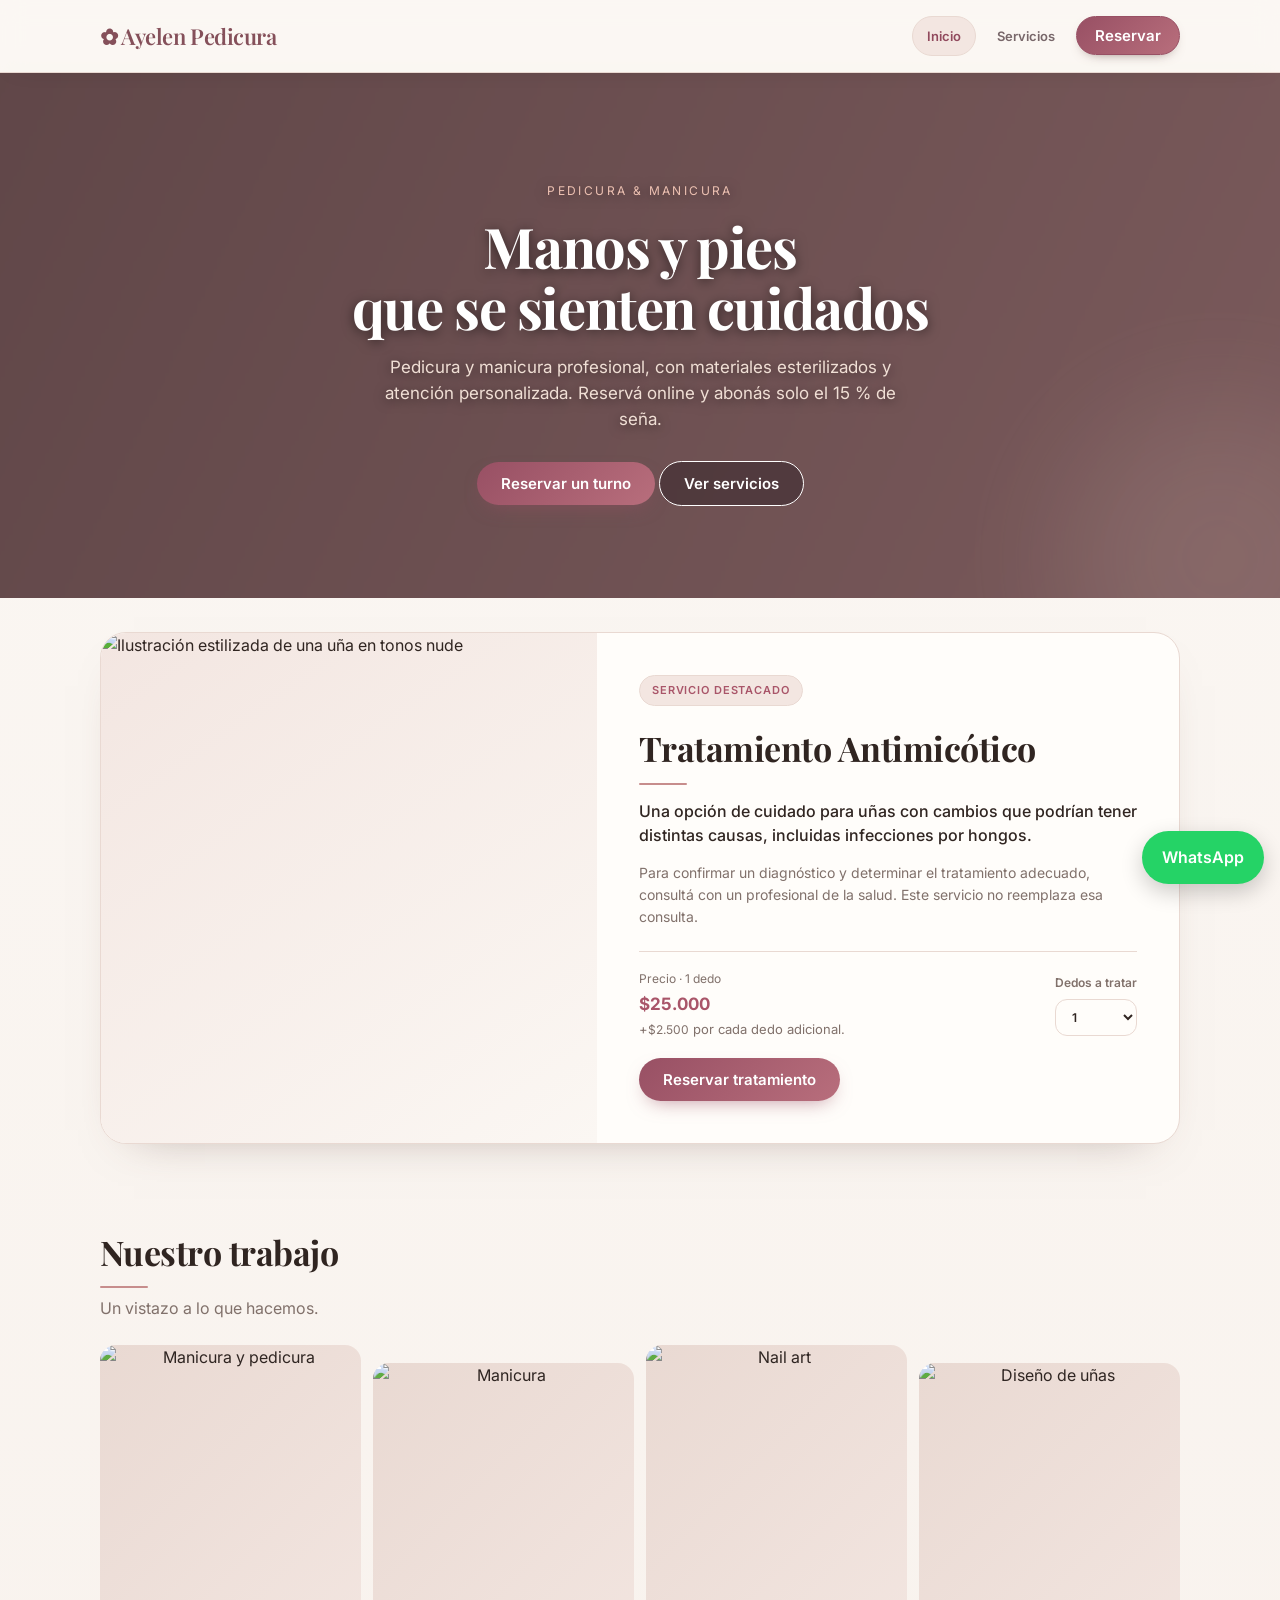
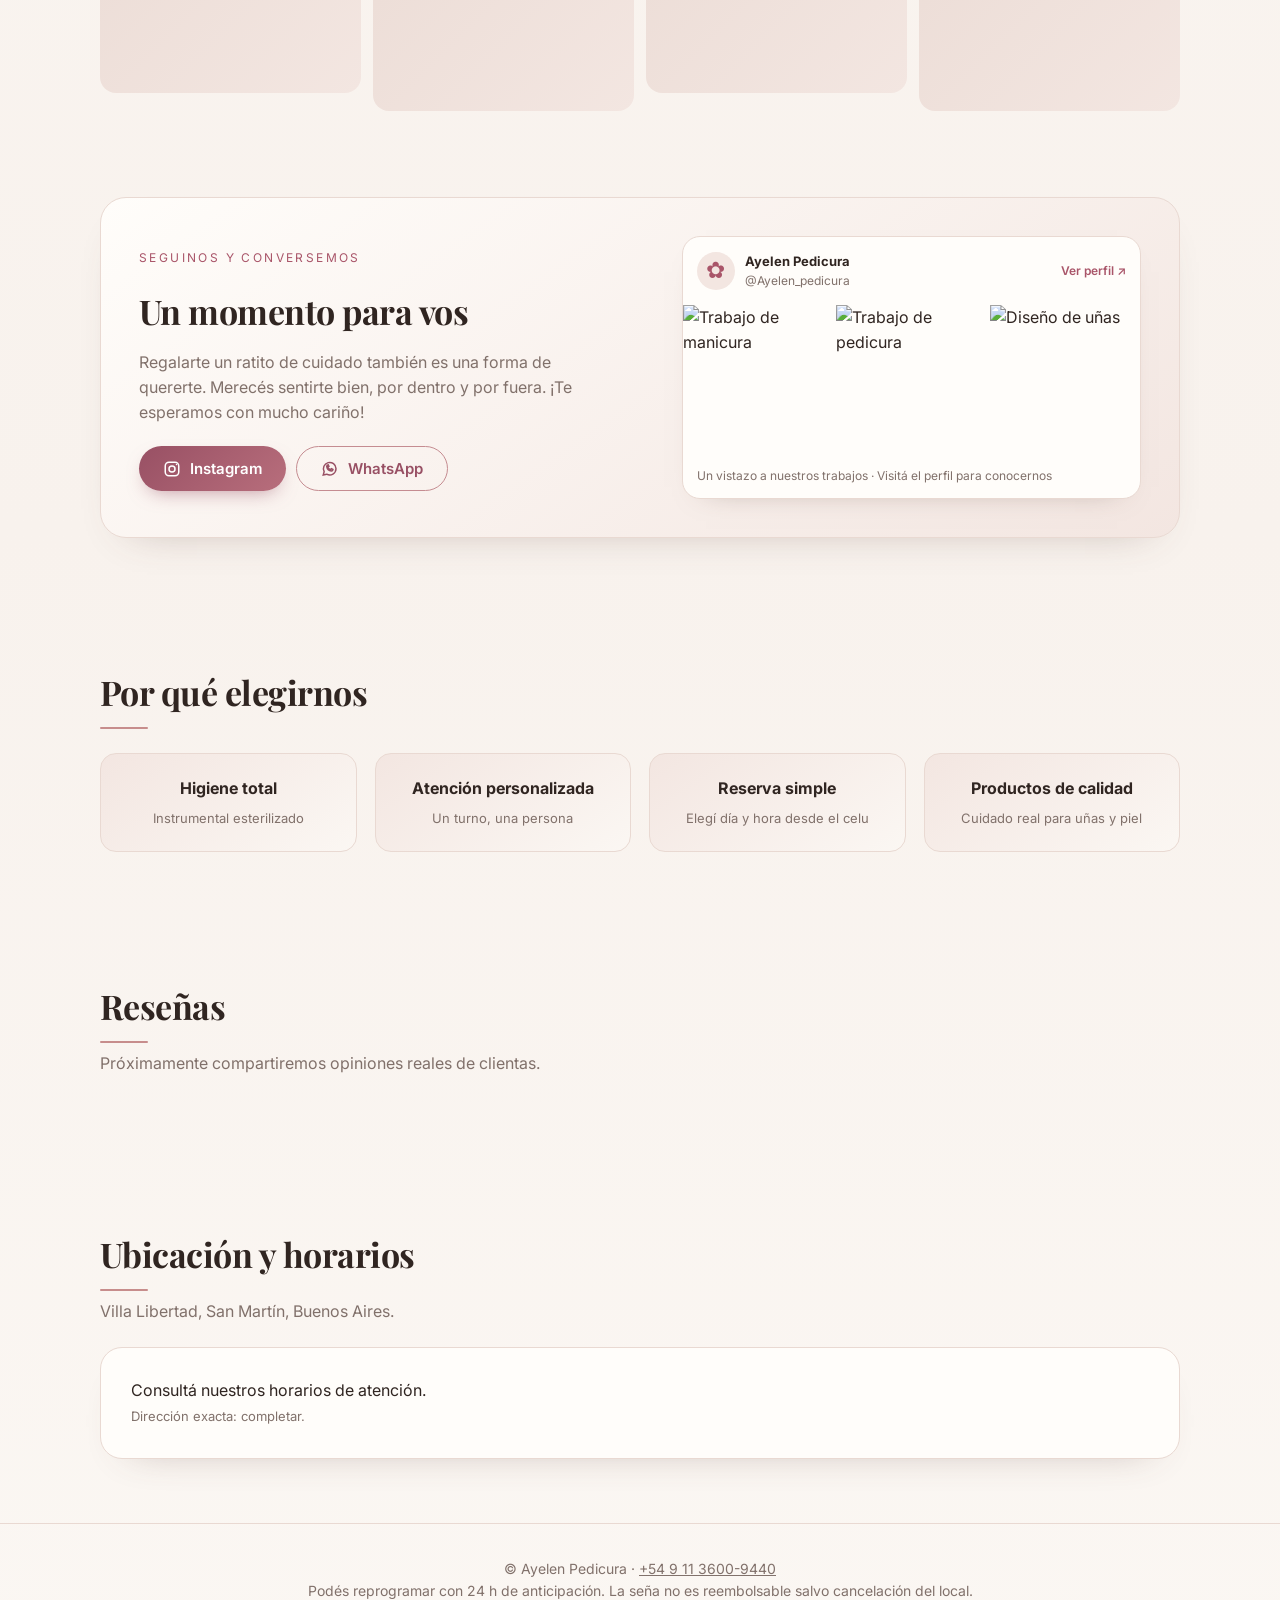
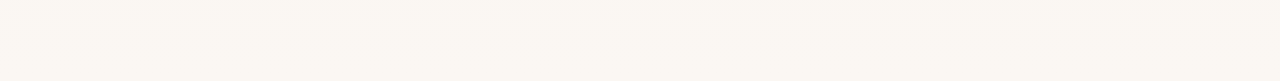
==== commit 73d6bec7: "Add admin settings management Co-authored-by: Copilot <223556219+Copilot@users.noreply.github.com>" ====
--- a/public/index.html
+++ b/public/index.html
@@ -238,15 +238,15 @@
 }
 </style></head><body><header><div class="wrap"><a class="logo" href="#inicio" style="text-decoration:none">✿ Ayelen Pedicura</a><nav><a href="#inicio">Inicio</a><a href="#servicios">Servicios</a><a href="#reservar" class="keep btn" style="color:#fff;padding:8px 16px">Reservar</a></nav></div></header>
 <main>
-<div class="page on" id="p-inicio"><div class="hero"><div class="wrap"><span class="eyebrow">Pedicura &amp; Manicura</span><br><h1>Manos y pies<br>que se sienten cuidados</h1><p>Pedicura y manicura profesional, con materiales esterilizados y atención personalizada. Reservá online y abonás solo el 15 % de seña.</p><a class="btn" href="#reservar">Reservar un turno</a> <a class="btn o" href="#servicios">Ver servicios</a></div></div>
-<section class="featured-treatment"><div class="wrap"><article class="treatment-card"><div class="treatment-art"><img src="/img/tratamiento-antimicotico.svg" alt="Ilustración estilizada de una uña en tonos nude"></div><div class="treatment-content"><span class="treatment-badge">Servicio destacado</span><h2>Tratamiento Antimicótico</h2><p class="treatment-lead">Una opción de cuidado para uñas con cambios que podrían tener distintas causas, incluidas infecciones por hongos.</p><p class="treatment-care">Para confirmar un diagnóstico y determinar el tratamiento adecuado, consultá con un profesional de la salud. Este servicio no reemplaza esa consulta.</p><div class="treatment-bottom"><div class="treatment-price"><span>Precio de prueba · 1 dedo</span><strong id="treatment-price">$25.000</strong><small class="note">+$2.500 por cada dedo adicional. Valores de prueba.</small></div><label class="treatment-quantity" for="treatment-qty">Dedos a tratar<select id="treatment-qty"><option value="1">1</option><option value="2">2</option><option value="3">3</option><option value="4">4</option><option value="5">5</option><option value="6">6</option><option value="7">7</option><option value="8">8</option><option value="9">9</option><option value="10">10</option></select></label><a class="btn" id="treatment-book" href="#reservar">Reservar tratamiento</a></div></div></article></div></section>
+<div class="page on" id="p-inicio"><div class="hero"><div class="wrap"><span class="eyebrow">Pedicura &amp; Manicura</span><br><h1>Manos y pies<br>que se sienten cuidados</h1><p id="hero-copy">Pedicura y manicura profesional, con materiales esterilizados y atención personalizada. Reservá online y abonás solo el 15 % de seña.</p><a class="btn" href="#reservar">Reservar un turno</a> <a class="btn o" href="#servicios">Ver servicios</a></div></div>
+<section class="featured-treatment" id="featured-treatment"><div class="wrap"><article class="treatment-card"><div class="treatment-art"><img src="/img/tratamiento-antimicotico.svg" alt="Ilustración estilizada de una uña en tonos nude"></div><div class="treatment-content"><span class="treatment-badge">Servicio destacado</span><h2 id="treatment-name">Tratamiento Antimicótico</h2><p class="treatment-lead" id="treatment-description">Una opción de cuidado para uñas con cambios que podrían tener distintas causas, incluidas infecciones por hongos.</p><p class="treatment-care">Para confirmar un diagnóstico y determinar el tratamiento adecuado, consultá con un profesional de la salud. Este servicio no reemplaza esa consulta.</p><div class="treatment-bottom"><div class="treatment-price"><span>Precio · 1 dedo</span><strong id="treatment-price">$25.000</strong><small class="note">+<span id="treatment-extra-price">$2.500</span> por cada dedo adicional.</small></div><label class="treatment-quantity" for="treatment-qty">Dedos a tratar<select id="treatment-qty"><option value="1">1</option><option value="2">2</option><option value="3">3</option><option value="4">4</option><option value="5">5</option><option value="6">6</option><option value="7">7</option><option value="8">8</option><option value="9">9</option><option value="10">10</option></select></label><a class="btn" id="treatment-book" href="#reservar">Reservar tratamiento</a></div></div></article></div></section>
 <section><div class="wrap"><h2>Nuestro trabajo</h2><p class="sub">Un vistazo a lo que hacemos.</p><div class="gal" id="gal"></div></div></section>
 <section class="social-section"><div class="wrap"><div class="social-card"><div class="social-copy"><span class="eyebrow">Seguinos y conversemos</span><h2>Un momento para vos</h2><p>Regalarte un ratito de cuidado también es una forma de quererte. Merecés sentirte bien, por dentro y por fuera. ¡Te esperamos con mucho cariño!</p><div class="social-actions"><a class="btn" href="https://www.instagram.com/Ayelen_pedicura/" target="_blank" rel="noopener"><svg viewBox="0 0 24 24" fill="none" stroke="currentColor" stroke-width="2" aria-hidden="true"><rect x="3" y="3" width="18" height="18" rx="5"/><circle cx="12" cy="12" r="4"/><circle cx="18" cy="6" r="1" fill="currentColor" stroke="none"/></svg>Instagram</a><a class="btn o" id="social-whatsapp" href="https://wa.me/5491136009440" target="_blank" rel="noopener"><svg viewBox="0 0 24 24" fill="none" stroke="currentColor" stroke-width="2" aria-hidden="true"><path d="M20 11.5a8.4 8.4 0 0 1-12.4 7.4L3 20l1.2-4.4A8.4 8.4 0 1 1 20 11.5Z"/><path d="M8.5 8.5c.3 2.2 2.1 4 4.3 4.3l1.1-1.1 2 1c-.2 1.1-.9 1.8-2 2-3.3-.5-5.8-3-6.3-6.3.2-1.1.9-1.8 2-2l1 2-1.1 1.1Z"/></svg>WhatsApp</a></div></div><a class="instagram-preview" href="https://www.instagram.com/Ayelen_pedicura/" target="_blank" rel="noopener" aria-label="Vista previa del Instagram de Ayelen Pedicura. Abrir perfil"><div class="instagram-head"><span class="instagram-avatar" aria-hidden="true">✿</span><span class="instagram-identity"><b>Ayelen Pedicura</b><small>@Ayelen_pedicura</small></span><span class="instagram-follow">Ver perfil ↗</span></div><div class="instagram-grid"><img src="/img/manicura%20(1).jfif" alt="Trabajo de manicura" loading="lazy"><img src="/img/Pedicure%20Rzesz%C3%B3w%20Studio%20Paznokci.jfif" alt="Trabajo de pedicura" loading="lazy"><img src="/img/manicura%20(3).jfif" alt="Diseño de uñas" loading="lazy"></div><p class="instagram-caption">Un vistazo a nuestros trabajos · Visitá el perfil para conocernos</p></a></div></div></section>
 <section><div class="wrap"><h2>Por qué elegirnos</h2><p class="sub"></p><div class="ben"><div><b>Higiene total</b><br><span class="note">Instrumental esterilizado</span></div><div><b>Atención personalizada</b><br><span class="note">Un turno, una persona</span></div><div><b>Reserva simple</b><br><span class="note">Elegí día y hora desde el celu</span></div><div><b>Productos de calidad</b><br><span class="note">Cuidado real para uñas y piel</span></div></div></div></section>
 <section><div class="wrap"><h2>Reseñas</h2><p class="sub">Próximamente compartiremos opiniones reales de clientas.</p></div></section>
-<section><div class="wrap"><h2>Ubicación y horarios</h2><p class="sub">Villa Libertad, San Martín, Buenos Aires.</p><div class="box">Lunes a sábados de 9:00 a 18:00 · Domingos cerrado<br><span class="note">Dirección exacta: completar.</span></div></div></section></div>
+<section><div class="wrap"><h2>Ubicación y horarios</h2><p class="sub">Villa Libertad, San Martín, Buenos Aires.</p><div class="box"><span id="public-hours">Consultá nuestros horarios de atención.</span><br><span class="note">Dirección exacta: completar.</span></div></div></section></div>
 <div class="page" id="p-servicios"><section><div class="wrap"><h2>Servicios</h2><p class="sub">Precios y duraciones de ejemplo.</p><div class="tabs"><button class="tab on" data-c="Pedicura">Pedicura</button><button class="tab" data-c="Manicura">Manicura</button></div><div class="grid" id="cat"></div></div></section></div>
-<div class="page" id="p-reservar"><section><div class="wrap"><h2>Reservá tu turno</h2><p class="sub">Elegí servicios, día y horario. La seña es del 15 %.</p><div class="warn" id="dbw" role="status" hidden><span id="dbw-message"></span> <button class="chip sm" id="retry-config" type="button" hidden>Reintentar</button></div>
+<div class="page" id="p-reservar"><section><div class="wrap"><h2>Reservá tu turno</h2><p class="sub" id="booking-intro">Elegí servicios, día y horario. La seña es del 15 %.</p><div class="warn" id="dbw" role="status" hidden><span id="dbw-message"></span> <button class="chip sm" id="retry-config" type="button" hidden>Reintentar</button></div>
 <div class="box"><div class="step"><b>1. Servicios</b><div class="tabs"><button class="tab on" data-r="Pedicura">Pedicura</button><button class="tab" data-r="Manicura">Manicura</button></div><div id="svcs"></div><div id="treatment-quantity-booking"></div></div>
 <div class="step"><b>2. Día</b><div class="mh"><button class="chip" id="pm">‹</button><span id="mt"></span><button class="chip" id="nm2">›</button></div><div class="cal" id="cal"></div></div>
 <div class="step"><b>3. Horario</b><div id="availability-status" class="note" role="status" aria-live="polite">Elegí servicios y día.</div><div id="slots"></div><button class="chip" id="retry-availability" type="button" hidden>Reintentar horarios</button></div>
@@ -254,10 +254,10 @@
 <div class="step"><b>5. Pago de la seña</b><button class="chip on" data-p="mp">Mercado Pago</button><button class="chip" data-p="tr">Transferencia</button><div id="pinfo" class="note"></div></div>
 <div class="sum" id="sum"></div><button class="btn" id="go" disabled>Confirmar reserva</button><div id="booking-status" class="note" role="status" aria-live="polite"></div><div id="res"></div></div></div></section></div>
 </main>
-<footer><div class="wrap">© Ayelen Pedicura · <a href="https://wa.me/5491136009440">+54 9 11 3600-9440</a><br>Podés reprogramar con 24 h de anticipación. La seña no es reembolsable salvo cancelación del local.</div></footer>
+<footer><div class="wrap">© Ayelen Pedicura · <a id="footer-whatsapp" href="https://wa.me/5491136009440">+54 9 11 3600-9440</a><br><span id="public-policy">Podés reprogramar con 24 h de anticipación. La seña no es reembolsable salvo cancelación del local.</span></div></footer>
 <a class="wa" id="wafab" href="#" target="_blank" rel="noopener">WhatsApp</a>
 <script>
-const CFG={wa:'5491136009440',pct:15,open:9,close:19,step:30,closedDays:[0],antimicoticoExtra:2500,
+const CFG={wa:'5491136009440',pct:15,open:540,close:1140,step:30,closedDays:[0],antimicoticoExtra:2500,transferMinutes:1440,
  bank:{alias:'COMPLETAR.ALIAS',cbu:'COMPLETAR CBU',titular:'Ayelen (completar)',banco:'COMPLETAR'}};
 const SERVICIOS=[
 {id:'p1',cat:'Pedicura',n:'Pedicura tradicional',d:'Higiene, corte, limado y cuidado de cutículas.',p:18000,m:60},
@@ -272,7 +272,7 @@
 {id:'m5',cat:'Manicura',n:'Nail art',d:'Diseños y decoración personalizada (por uña).',p:2500,m:15}];
 
 const $=s=>document.querySelector(s),$$=s=>[...document.querySelectorAll(s)];
-const money=n=>'$'+n.toLocaleString('es-AR'),waLink=t=>`https://wa.me/${CFG.wa}?text=${encodeURIComponent(t)}`;
+const money=n=>'$'+n.toLocaleString('es-AR'),waLink=t=>`https://wa.me/${CFG.wa}?text=${encodeURIComponent(t)}`,durationText=n=>n%60===0?`${n/60} h`:`${n} min`;
 const mins=t=>{const[a,b]=t.split(':').map(Number);return a*60+b},hhmm=m=>String(Math.floor(m/60)).padStart(2,'0')+String(m%60).padStart(2,'0');
 const lbl=h=>h.slice(0,2)+':'+h.slice(2),iso=d=>d.getFullYear()+'-'+String(d.getMonth()+1).padStart(2,'0')+'-'+String(d.getDate()).padStart(2,'0');
 $('#wafab').href=waLink('¡Hola! Quisiera consultar por un turno en Ayelen Pedicura.');
@@ -281,7 +281,7 @@
 function route(){const h=(location.hash.slice(1)||'inicio');const k=['inicio','servicios','reservar','admin'].includes(h)?h:'inicio';$$('.page').forEach(p=>p.classList.toggle('on',p.id==='p-'+k));$$('nav a').forEach(a=>a.classList.toggle('act',a.getAttribute('href')==='#'+k&&!a.classList.contains('btn')));scrollTo(0,0)}
 addEventListener('hashchange',route);
 // ===== catálogo =====
-let curC='Pedicura';const renderCat=c=>{curC=c;$('#cat').innerHTML=SERVICIOS.filter(s=>s.cat===c).map(s=>`<div class="card reveal">${ph(s.id,s.cat,s.n)}<h3>${s.n}</h3><p>${s.d}</p><div class="meta"><span>${s.id==='p5'?'Desde ':''}${money(s.p)}</span><span>${s.m} min</span></div><a class="btn o" href="#reservar" data-pick="${s.id}">Reservar este servicio</a> <a class="note" target="_blank" rel="noopener" href="${waLink('¡Hola! Quisiera consultar por: '+s.n)}">Consultar</a></div>`).join('')};
+let curC='Pedicura';const renderCat=c=>{curC=c;$('#cat').innerHTML=SERVICIOS.filter(s=>s.cat===c).map(s=>`<div class="card reveal">${ph(s.id,s.cat,s.n)}<h3>${esc(s.n)}</h3><p>${esc(s.d||'')}</p><div class="meta"><span>${s.id==='p5'?'Desde ':''}${money(s.p)}</span><span>${s.m} min</span></div><a class="btn o" href="#reservar" data-pick="${esc(s.id)}">Reservar este servicio</a> <a class="note" target="_blank" rel="noopener" href="${waLink('¡Hola! Quisiera consultar por: '+s.n)}">Consultar</a></div>`).join('')};
 $$('.tab[data-c]').forEach(b=>b.onclick=()=>{$$('.tab[data-c]').forEach(x=>x.classList.toggle('on',x===b));renderCat(b.dataset.c)});
 $('#cat').onclick=e=>{const id=e.target.dataset.pick;if(!id)return;const s=SERVICIOS.find(x=>x.id===id);st.cat=s.cat;st.sel=new Set([id]);if(id==='p5'){st.treatmentQuantity=Number($('#treatment-qty').value)}else st.treatmentQuantity=1;st.time=null;$$('.tab[data-r]').forEach(x=>x.classList.toggle('on',x.dataset.r===s.cat));draw()};
 // ===== base de datos (colecciones: slots = ocupación sin datos personales, turnos = reservas completas) =====
@@ -311,6 +311,24 @@
 const renderTreatmentPrice=()=>{$('#treatment-price').textContent=money(treatmentTotal(Number($('#treatment-qty').value)))};
 $('#treatment-qty').onchange=()=>{st.treatmentQuantity=Number($('#treatment-qty').value);renderTreatmentPrice()};
 function setBookingNotice(message,retry=false){$('#dbw-message').textContent=message;$('#dbw').hidden=!message;$('#retry-config').hidden=!retry}
+function renderPublicConfig(config){
+ const weekdays=['domingo','lunes','martes','miércoles','jueves','viernes','sábado'],weekdaysEn=['Sunday','Monday','Tuesday','Wednesday','Thursday','Friday','Saturday'],closed=new Set(config.closed_days.split(',').filter(Boolean).map(Number)),openIndexes=weekdays.map((_,index)=>index).filter(index=>!closed.has(index)),openDays=openIndexes.map(index=>weekdays[index]),closedDays=weekdays.filter((day,index)=>closed.has(index));
+ $('#public-hours').textContent=(openDays.length?`Atención: ${openDays.join(', ')} de ${config.open} a ${config.close}`:'No hay días de atención configurados.')+(closedDays.length?` · Cerrado: ${closedDays.join(', ')}.`:'');
+ $('#booking-intro').textContent=`Elegí servicios, día y horario. La seña es del ${CFG.pct} %.`;
+ $('#hero-copy').textContent=`Pedicura y manicura profesional, con materiales esterilizados y atención personalizada. Reservá online y abonás solo el ${CFG.pct} % de seña.`;
+ $('#public-policy').textContent=config.policy||'';
+ const footer=$('#footer-whatsapp');footer.href=`https://wa.me/${CFG.wa}`;footer.textContent=`+${CFG.wa}`;
+ const contactUrl=waLink('¡Hola! Quisiera consultar por un turno en Ayelen Pedicura.');
+ $('#wafab').href=contactUrl;$('#social-whatsapp').href=contactUrl;
+ const structuredData=document.querySelector('script[type="application/ld+json"]'),business=JSON.parse(structuredData.textContent);
+ business.telephone=`+${CFG.wa}`;business.openingHoursSpecification=openIndexes.length?[{dayOfWeek:openIndexes.map(index=>weekdaysEn[index]),opens:config.open,closes:config.close}]:[];
+ structuredData.textContent=JSON.stringify(business);
+ const treatment=SERVICIOS.find(service=>service.id==='p5');
+ $('#featured-treatment').hidden=!treatment;
+ if(treatment){$('#treatment-name').textContent=treatment.n;$('#treatment-description').textContent=treatment.d||''}
+ $('#treatment-extra-price').textContent=money(CFG.antimicoticoExtra);
+ renderTreatmentPrice()
+}
 $('#treatment-book').onclick=()=>{if(!SERVICIOS.some(s=>s.id==='p5')){setBookingNotice('El tratamiento aún no está habilitado en el sistema de reservas.');return}st.cat='Pedicura';st.sel=new Set(['p5']);st.treatmentQuantity=Number($('#treatment-qty').value);st.time=null;$$('.tab[data-r]').forEach(x=>x.classList.toggle('on',x.dataset.r==='Pedicura'));draw();if(st.date)loadAV()};
 const blocks=(date,start,d)=>{const r=[];for(let m=start;m<start+d;m+=CFG.step)r.push(date+'_'+hhmm(m));return r};
 let AV=null,availabilityState='idle',availabilityRequest=0;
@@ -339,11 +357,11 @@
   const response=await fetch('/api/config');
   const c=await response.json();
   if(!response.ok||!Array.isArray(c.services)||typeof c.closed_days!=='string'||!c.bank)throw new Error('Configuración de reservas inválida');
-  CFG.wa=c.whatsapp;CFG.pct=+c.deposit_pct;CFG.open=+c.open;CFG.close=+c.close;CFG.step=+c.step;CFG.closedDays=c.closed_days.split(',').map(Number);CFG.bank=c.bank;
+  CFG.wa=c.whatsapp;CFG.pct=+c.deposit_pct;CFG.open=mins(c.open);CFG.close=mins(c.close);CFG.step=+c.step;CFG.closedDays=c.closed_days.split(',').map(Number);CFG.bank=c.bank;CFG.transferMinutes=+c.transfer_minutes||CFG.transferMinutes;
   if(c.antimicotico_extra_price!==undefined)CFG.antimicoticoExtra=+c.antimicotico_extra_price;
   SERVICIOS.length=0;c.services.forEach(x=>SERVICIOS.push({id:x.id,cat:x.category,n:x.name,d:x.description,p:x.price,m:x.minutes}));
   configReady=true;setBookingNotice('');
-  $('#wafab').href=waLink('¡Hola! Quisiera consultar por un turno en Ayelen Pedicura.');$('#social-whatsapp').href=waLink('¡Hola! Quisiera consultar por un turno en Ayelen Pedicura.');renderTreatmentPrice();renderCat(curC);draw();
+  renderPublicConfig(c);renderCat(curC);draw();
   [...SERVICIOS.map(x=>x.id),'g1','g2','g3','g4'].forEach(k=>{
    const loadSvg=()=>{const svg=new Image();svg.onload=()=>{IMG[k]='/img/'+k+'.svg';renderCat(curC);renderGal()};svg.src='/img/'+k+'.svg'};
    const jpg=new Image();
@@ -367,7 +385,7 @@
 }
 // ===== reserva =====
 function draw(){
- $('#svcs').innerHTML=SERVICIOS.filter(s=>s.cat===st.cat).map(s=>`<button class="chip ${st.sel.has(s.id)?'on':''}" data-s="${s.id}">${s.n} · ${money(s.p)}</button>`).join('');
+ $('#svcs').innerHTML=SERVICIOS.filter(s=>s.cat===st.cat).map(s=>`<button class="chip ${st.sel.has(s.id)?'on':''}" data-s="${esc(s.id)}">${esc(s.n)} · ${money(s.p)}</button>`).join('');
  $('#treatment-quantity-booking').innerHTML=st.sel.has('p5')?`<label class="treatment-quantity">Cantidad de dedos<select data-treatment-quantity>${Array.from({length:10},(_,i)=>`<option value="${i+1}" ${st.treatmentQuantity===i+1?'selected':''}>${i+1}</option>`).join('')}</select></label>`:'';
  const f=new Date(st.y,st.m,1),dm=new Date(st.y,st.m+1,0).getDate(),off=(f.getDay()+6)%7,today=iso(new Date()),max=new Date();max.setMonth(max.getMonth()+3);
  $('#mt').textContent=f.toLocaleDateString('es-AR',{month:'long',year:'numeric'});
@@ -382,9 +400,9 @@
  else if(availabilityState==='ready'&&!AV.length)status.textContent='No hay horarios disponibles para esta fecha. Probá con otro día.';
  else if(availabilityState==='ready'){
   status.textContent='Elegí un horario disponible:';
-  let x='';for(let m=CFG.open*60;m<CFG.close*60;m+=CFG.step){const ok=fits(st.date,m,dur());x+=`<button class="chip ${st.time===hhmm(m)?'on':''}" data-t="${hhmm(m)}" ${ok?'':'disabled'}>${lbl(hhmm(m))}</button>`}sl.innerHTML=x
+  let x='';for(let m=CFG.open;m<CFG.close;m+=CFG.step){const ok=fits(st.date,m,dur());x+=`<button class="chip ${st.time===hhmm(m)?'on':''}" data-t="${hhmm(m)}" ${ok?'':'disabled'}>${lbl(hhmm(m))}</button>`}sl.innerHTML=x
  }else status.textContent='Preparando la búsqueda de horarios…';
- const b=CFG.bank;$('#pinfo').innerHTML=st.pay==='mp'?'Pagás desde el checkout de Mercado Pago. Se confirma al acreditarse el pago.':`Alias: <b>${b.alias}</b> · CBU: ${b.cbu}<br>Titular: ${b.titular} · Banco: ${b.banco}<br>Transferí el importe exacto. Queda pendiente hasta validarlo.`;
+ const b=CFG.bank;$('#pinfo').innerHTML=st.pay==='mp'?'Pagás desde el checkout de Mercado Pago. Se confirma al acreditarse el pago.':`Alias: <b>${esc(b.alias)}</b> · CBU: ${esc(b.cbu)}<br>Titular: ${esc(b.titular)} · Banco: ${esc(b.banco)}<br>Transferí el importe exacto. Queda pendiente hasta validarlo.`;
  $$('.chip[data-p]').forEach(x=>x.classList.toggle('on',x.dataset.p===st.pay));
  const t=total();$('#sum').innerHTML=t?`<div><span>Total</span><span>${money(t)}</span></div><div><span>Duración</span><span>${dur()} min</span></div><div class="big"><span>Seña (${CFG.pct} %)</span><span>${money(seña())}</span></div><div><span>Saldo en el local</span><span>${money(t-seña())}</span></div>`:'<span class="note">Elegí al menos un servicio.</span>';check()}
 const check=()=>{$('#go').disabled=!(configReady&&!isSubmitting&&availabilityState==='ready'&&AV?.includes(st.time)&&st.sel.size&&st.date&&st.time&&$('#nm').value.trim().length>2&&$('#tel').value.replace(/\D/g,'').length>=8)};
@@ -406,7 +424,7 @@
   if(!result||typeof result.status!=='string'||!Number.isFinite(result.deposit))throw new Error('Respuesta de reserva inválida');
   if(result.init_point){location.href=result.init_point;return}
   const msg=`¡Hola! Soy ${T.name}. Acabo de realizar una reserva para el día ${new Date(T.date+'T12:00').toLocaleDateString('es-AR')}, a las ${lbl(T.time)}. El servicio seleccionado es ${names}. Te envío el comprobante de la seña.`;
-  $('#res').innerHTML=`<div class="ok"><b>Reserva registrada</b><br>Estado: ${result.status}. Seña a transferir: <b>${money(result.deposit)}</b>. Tu horario queda reservado 24 h hasta validar el pago.<br><br><a class="btn" target="_blank" rel="noopener" href="${waLink(msg)}">Enviar comprobante por WhatsApp</a></div>`;
+  $('#res').innerHTML=`<div class="ok"><b>Reserva registrada</b><br>Estado: ${result.status}. Seña a transferir: <b>${money(result.deposit)}</b>. Tu horario queda reservado ${durationText(CFG.transferMinutes)} hasta validar el pago.<br><br><a class="btn" target="_blank" rel="noopener" href="${waLink(msg)}">Enviar comprobante por WhatsApp</a></div>`;
   bookingStatus.textContent='';st.sel=new Set();st.time=null;availabilityState='idle';AV=null;draw()
  }catch(error){
   bookingStatus.textContent='No pudimos enviar la reserva por un problema de conexión. Tus datos siguen en el formulario; intentá nuevamente.'
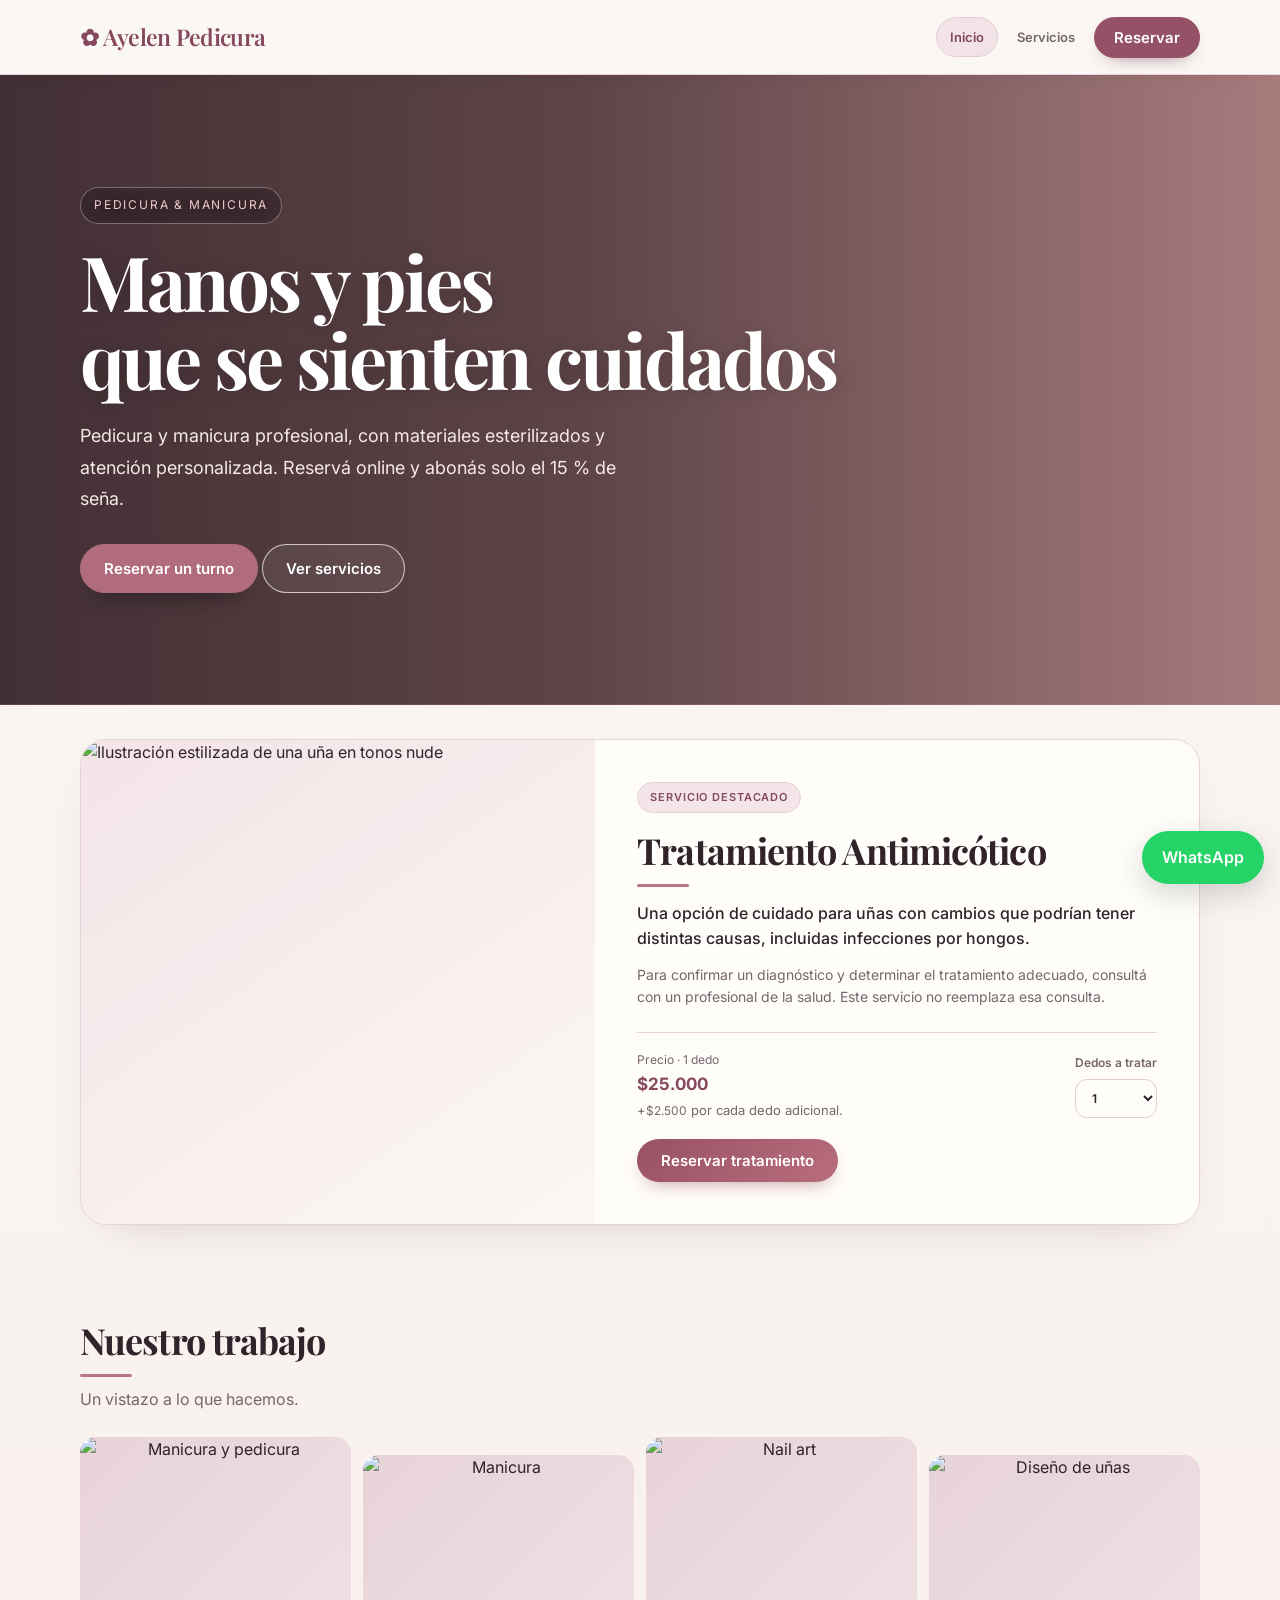
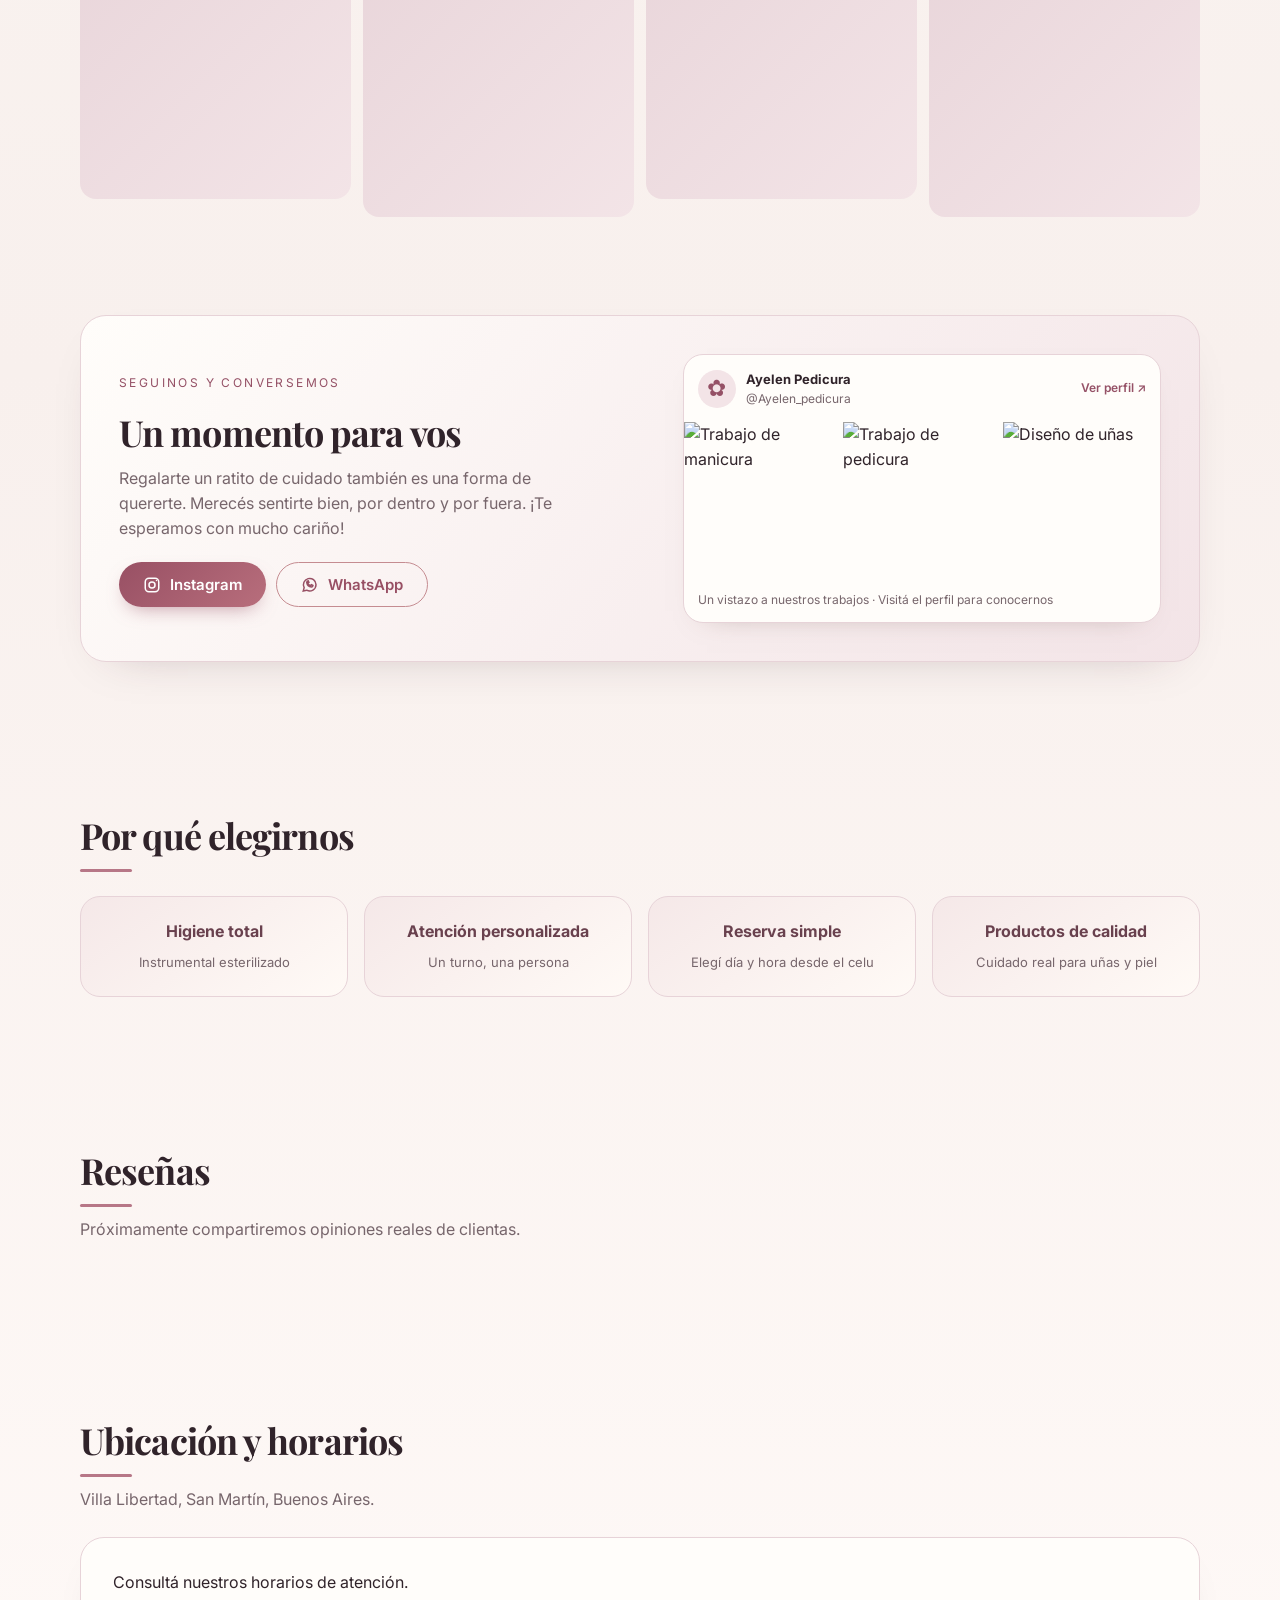
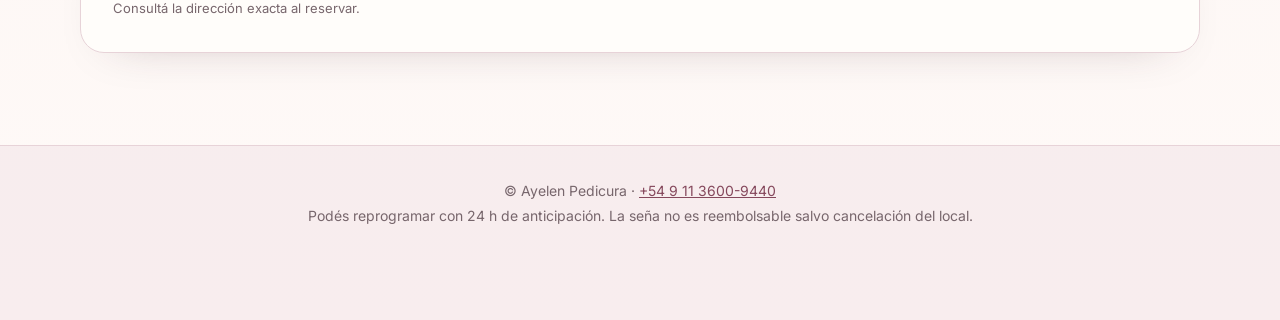
==== commit 7d82a180: "Improve Ayelen Pedicura visual design" ====
--- a/public/index.html
+++ b/public/index.html
@@ -236,6 +236,137 @@
 @media(prefers-reduced-motion:reduce){
   *,*::before,*::after{scroll-behavior:auto!important;animation-duration:.01ms!important;animation-iteration-count:1!important;transition-duration:.01ms!important}
 }
+
+/* ===== Refresh visual premium: Ayelen Pedicura ===== */
+:root{
+  --bg:#fbf7f4;--fg:#30232a;--mut:#77666c;--card:#fffdfa;
+  --pk:#955166;--pk2:#f3e4e7;--bd:#e7d3d8;
+  --accent-soft:#ead4cb;--shadow-soft:0 18px 48px -34px rgba(61,35,46,.34);
+  color-scheme:light;
+}
+html{scroll-padding-top:90px}
+body{background:linear-gradient(180deg,#fbf7f4 0%,#f8f0ed 56%,#fffaf8 100%);color:var(--fg)}
+.wrap{max-width:1160px}
+header{
+  background:rgba(251,247,244,.91);
+  border-bottom:1px solid rgba(231,211,216,.9);
+  box-shadow:0 9px 28px -26px rgba(48,35,42,.4);
+  -webkit-backdrop-filter:blur(16px);backdrop-filter:blur(16px)
+}
+header .wrap{height:74px}
+.logo{color:#85485c;font-size:23px;letter-spacing:-.03em}
+nav{gap:5px}
+nav a{margin:0;padding:9px 13px;border:1px solid transparent;border-radius:999px;font-weight:600;transition:background .18s,color .18s,border-color .18s,transform .18s}
+nav a:hover,nav a.act{color:#85485c;background:#f2e3e6;border-color:#e5cdd4}
+nav a.keep.btn{padding:10px 19px!important;background:#955166;border-color:#955166;box-shadow:0 8px 20px -13px #71394d;color:white}
+nav a.keep.btn:hover{background:#7d4053;border-color:#7d4053;color:white}
+.hero{
+  min-height:540px;display:flex;align-items:center;text-align:left;
+  padding:clamp(74px,9vw,112px) 0;
+  background:#2a2025;isolation:isolate
+}
+.hero:before{
+  inset:0;width:auto;height:auto;border-radius:0;filter:none;opacity:1;animation:none;transform:none;
+  background-image:linear-gradient(90deg,rgba(34,24,29,.82) 0%,rgba(34,24,29,.67) 45%,rgba(34,24,29,.25) 100%),url('/img/manicura%20(3).jfif');
+  background-position:center 48%;background-size:cover
+}
+.hero:after{opacity:0;animation:none}
+.hero .wrap{width:100%;max-width:1160px;text-align:left}
+.hero .eyebrow{
+  display:inline-flex;margin:0 0 18px;padding:8px 13px;border:1px solid rgba(255,255,255,.32);
+  border-radius:999px;background:rgba(38,26,32,.4);color:#f0cbd1;letter-spacing:.15em
+}
+.hero h1{max-width:790px;color:#fff;font-size:clamp(42px,6.4vw,76px);line-height:1.03;letter-spacing:-.04em;text-wrap:balance;text-shadow:0 2px 18px rgba(0,0,0,.18)}
+.hero p{max-width:550px;margin:22px 0 29px;color:#f6e9e9;font-size:clamp(16px,1.7vw,18px);line-height:1.75;text-shadow:none}
+.hero .btn{min-height:49px;padding:14px 23px;background:#b16b7e;border:1px solid #b16b7e;box-shadow:0 12px 28px -18px #000}
+.hero .btn:hover{background:#c17b8e;border-color:#c17b8e;transform:translateY(-2px)}
+.hero .btn.o{background:rgba(255,255,255,.07);color:#fff;border-color:rgba(255,255,255,.7);box-shadow:none}
+.hero .btn.o:hover{background:rgba(255,255,255,.16)}
+section{padding:clamp(48px,6.4vw,76px) 0}
+h2{font-size:clamp(29px,3.7vw,36px);line-height:1.2;letter-spacing:-.025em;text-wrap:balance}
+h2:after{width:52px;height:3px;margin-top:12px;background:#b77787}
+.sub{margin-top:8px;line-height:1.75;max-width:720px}
+.grid{gap:20px}
+.card{display:flex;flex-direction:column;gap:8px;padding:17px;border:1px solid var(--bd);border-radius:22px;background:rgba(255,253,250,.96);box-shadow:0 14px 34px -29px rgba(67,40,51,.48);transition:transform .22s,box-shadow .22s,border-color .22s}
+.card:hover{transform:translateY(-4px);border-color:#d8b7c0;box-shadow:0 19px 36px -27px rgba(91,48,65,.42)}
+.card h3{font-size:19px;line-height:1.3}
+.card p{line-height:1.7}
+.card .ph{border-radius:16px;background:linear-gradient(140deg,#f2e2e5,#ead7d0)}
+.card .meta{display:flex;flex-wrap:wrap;gap:8px;align-items:center;justify-content:space-between;margin-top:auto;padding:12px 0 4px;border-top:1px solid var(--bd);font-size:14px}
+.card .btn{align-self:flex-start;margin-top:4px}
+.ph img{filter:saturate(.92)}
+.ben{gap:16px}
+.ben div{padding:22px 18px;border:1px solid var(--bd);border-radius:20px;background:linear-gradient(145deg,#f5e8e8,#fffaf6)}
+.ben b{display:inline-block;margin-bottom:5px;color:#69414e}
+.box{border:1px solid var(--bd);border-radius:24px;background:rgba(255,253,250,.97);padding:clamp(18px,3.8vw,32px);box-shadow:var(--shadow-soft)}
+.step{padding:20px 0;border-bottom:1px solid var(--bd)}
+.step:last-of-type{border-bottom:0}
+.step>b{margin-bottom:12px;color:#583e48;font-size:16px}
+.tabs{flex-wrap:wrap;gap:8px}
+.tab{padding:9px 18px;border-color:#d7b7bf;color:#85485c;background:#fffaf8}
+.tab.on{background:#955166;border-color:#955166;color:#fff}
+.chip{padding:9px 15px;border-color:#e3cfd4;border-radius:999px;background:#fffdfa;color:#49333c;transition:background .18s,border-color .18s,transform .18s,color .18s}
+.chip:hover:not(:disabled),.cal button:hover:not(:disabled){transform:translateY(-1px);border-color:#b77787;background:#f4e5e8}
+.chip.on{background:#f2e3e7;border-color:#b77787;color:#85485c}
+input,textarea,select{border:1.5px solid #dfcbd1;border-radius:14px;background:#fffaf8;color:var(--fg);font:inherit}
+input,textarea{padding:12px 14px}
+input:focus,textarea:focus,select:focus{outline:none;border-color:#a75f74;box-shadow:0 0 0 4px rgba(149,81,102,.12)}
+input::placeholder,textarea::placeholder{color:#8c7c81}
+.sum{padding:18px;border:1px solid #e6cfd6;border-radius:18px;background:linear-gradient(135deg,#f5e5e9,#f8ece8)}
+.sum .big{color:#85485c}
+.note{line-height:1.65}
+.ok,.warn{border:1px solid #e5cdd4;border-radius:16px;background:#f5e7e9}
+.cal{gap:6px}
+.cal button{border-color:#e3cfd4;border-radius:12px}
+.cal button.on{background:#955166;border-color:#955166;color:#fff}
+#go{min-height:50px;width:100%;margin-top:4px}
+.social-card{border-color:var(--bd);background:linear-gradient(130deg,#fffdfa,#f3e4e7);box-shadow:var(--shadow-soft)}
+.instagram-preview{border-color:var(--bd);border-radius:20px}
+.treatment-card{border-color:var(--bd);border-radius:26px;box-shadow:var(--shadow-soft)}
+.treatment-badge{background:#f4e5e8;color:#85485c;border-color:#e7cfd6}
+.treatment-price strong{color:#85485c}
+.treatment-quantity select{padding:10px 12px;border-color:#dfcbd1;border-radius:12px}
+footer{margin-top:16px;border-color:var(--bd);background:rgba(243,228,231,.55);padding:32px 0 92px;line-height:1.8}
+footer a{color:#85485c}
+.wa{box-shadow:0 10px 28px rgba(25,45,32,.18);transition:transform .18s,box-shadow .18s}
+.wa:hover{transform:translateY(-2px);box-shadow:0 14px 30px rgba(25,45,32,.24)}
+:focus-visible{outline:3px solid #b77787;outline-offset:3px}
+@media(max-width:700px){
+  header .wrap{height:auto;min-height:66px;gap:6px;padding-top:10px;padding-bottom:10px}
+  .logo{font-size:21px}
+  nav{width:100%;justify-content:center;gap:6px}
+  nav a{flex:1;padding:8px 6px;text-align:center;font-size:12px}
+  nav a.keep.btn{padding:8px 7px!important}
+  .hero{min-height:490px;padding:76px 0 68px}
+  .hero:before{background-image:linear-gradient(90deg,rgba(34,24,29,.82),rgba(34,24,29,.53)),url('/img/manicura%20(3).jfif');background-position:58% center}
+  .hero h1{font-size:clamp(40px,9vw,58px)}
+  .hero p{margin:18px 0 25px}
+  .hero .btn{margin:0 7px 10px 0}
+  section{padding:48px 0}
+  .grid{grid-template-columns:repeat(auto-fill,minmax(min(100%,240px),1fr));gap:14px}
+  .card{padding:15px}
+  .social-card{grid-template-columns:1fr;gap:22px}
+}
+@media(max-width:480px){
+  header .wrap{gap:8px}
+  .logo{font-size:20px}
+  nav a{font-size:11.5px;padding:8px 5px}
+  .hero{min-height:470px}
+  .hero h1{font-size:clamp(37px,10vw,48px)}
+  .hero .btn{display:flex;width:100%;justify-content:center;margin:9px 0 0}
+  .hero p{font-size:16px}
+  .box{padding:15px;border-radius:19px}
+  .step{padding:17px 0}
+  .sum{padding:15px}
+  .treatment-content{padding:22px}
+  .treatment-bottom{align-items:flex-start;flex-direction:column;gap:14px}
+  .treatment-bottom .btn{width:100%;text-align:center}
+  .wa{right:12px;padding:12px 16px}
+}
+@media(prefers-reduced-motion:reduce){
+  *,*::before,*::after{scroll-behavior:auto!important;animation-duration:.01ms!important;animation-iteration-count:1!important;transition-duration:.01ms!important}
+}
+
 </style></head><body><header><div class="wrap"><a class="logo" href="#inicio" style="text-decoration:none">✿ Ayelen Pedicura</a><nav><a href="#inicio">Inicio</a><a href="#servicios">Servicios</a><a href="#reservar" class="keep btn" style="color:#fff;padding:8px 16px">Reservar</a></nav></div></header>
 <main>
 <div class="page on" id="p-inicio"><div class="hero"><div class="wrap"><span class="eyebrow">Pedicura &amp; Manicura</span><br><h1>Manos y pies<br>que se sienten cuidados</h1><p id="hero-copy">Pedicura y manicura profesional, con materiales esterilizados y atención personalizada. Reservá online y abonás solo el 15 % de seña.</p><a class="btn" href="#reservar">Reservar un turno</a> <a class="btn o" href="#servicios">Ver servicios</a></div></div>
@@ -244,7 +375,7 @@
 <section class="social-section"><div class="wrap"><div class="social-card"><div class="social-copy"><span class="eyebrow">Seguinos y conversemos</span><h2>Un momento para vos</h2><p>Regalarte un ratito de cuidado también es una forma de quererte. Merecés sentirte bien, por dentro y por fuera. ¡Te esperamos con mucho cariño!</p><div class="social-actions"><a class="btn" href="https://www.instagram.com/Ayelen_pedicura/" target="_blank" rel="noopener"><svg viewBox="0 0 24 24" fill="none" stroke="currentColor" stroke-width="2" aria-hidden="true"><rect x="3" y="3" width="18" height="18" rx="5"/><circle cx="12" cy="12" r="4"/><circle cx="18" cy="6" r="1" fill="currentColor" stroke="none"/></svg>Instagram</a><a class="btn o" id="social-whatsapp" href="https://wa.me/5491136009440" target="_blank" rel="noopener"><svg viewBox="0 0 24 24" fill="none" stroke="currentColor" stroke-width="2" aria-hidden="true"><path d="M20 11.5a8.4 8.4 0 0 1-12.4 7.4L3 20l1.2-4.4A8.4 8.4 0 1 1 20 11.5Z"/><path d="M8.5 8.5c.3 2.2 2.1 4 4.3 4.3l1.1-1.1 2 1c-.2 1.1-.9 1.8-2 2-3.3-.5-5.8-3-6.3-6.3.2-1.1.9-1.8 2-2l1 2-1.1 1.1Z"/></svg>WhatsApp</a></div></div><a class="instagram-preview" href="https://www.instagram.com/Ayelen_pedicura/" target="_blank" rel="noopener" aria-label="Vista previa del Instagram de Ayelen Pedicura. Abrir perfil"><div class="instagram-head"><span class="instagram-avatar" aria-hidden="true">✿</span><span class="instagram-identity"><b>Ayelen Pedicura</b><small>@Ayelen_pedicura</small></span><span class="instagram-follow">Ver perfil ↗</span></div><div class="instagram-grid"><img src="/img/manicura%20(1).jfif" alt="Trabajo de manicura" loading="lazy"><img src="/img/Pedicure%20Rzesz%C3%B3w%20Studio%20Paznokci.jfif" alt="Trabajo de pedicura" loading="lazy"><img src="/img/manicura%20(3).jfif" alt="Diseño de uñas" loading="lazy"></div><p class="instagram-caption">Un vistazo a nuestros trabajos · Visitá el perfil para conocernos</p></a></div></div></section>
 <section><div class="wrap"><h2>Por qué elegirnos</h2><p class="sub"></p><div class="ben"><div><b>Higiene total</b><br><span class="note">Instrumental esterilizado</span></div><div><b>Atención personalizada</b><br><span class="note">Un turno, una persona</span></div><div><b>Reserva simple</b><br><span class="note">Elegí día y hora desde el celu</span></div><div><b>Productos de calidad</b><br><span class="note">Cuidado real para uñas y piel</span></div></div></div></section>
 <section><div class="wrap"><h2>Reseñas</h2><p class="sub">Próximamente compartiremos opiniones reales de clientas.</p></div></section>
-<section><div class="wrap"><h2>Ubicación y horarios</h2><p class="sub">Villa Libertad, San Martín, Buenos Aires.</p><div class="box"><span id="public-hours">Consultá nuestros horarios de atención.</span><br><span class="note">Dirección exacta: completar.</span></div></div></section></div>
+<section><div class="wrap"><h2>Ubicación y horarios</h2><p class="sub">Villa Libertad, San Martín, Buenos Aires.</p><div class="box"><span id="public-hours">Consultá nuestros horarios de atención.</span><br><span class="note">Consultá la dirección exacta al reservar.</span></div></div></section></div>
 <div class="page" id="p-servicios"><section><div class="wrap"><h2>Servicios</h2><p class="sub">Precios y duraciones de ejemplo.</p><div class="tabs"><button class="tab on" data-c="Pedicura">Pedicura</button><button class="tab" data-c="Manicura">Manicura</button></div><div class="grid" id="cat"></div></div></section></div>
 <div class="page" id="p-reservar"><section><div class="wrap"><h2>Reservá tu turno</h2><p class="sub" id="booking-intro">Elegí servicios, día y horario. La seña es del 15 %.</p><div class="warn" id="dbw" role="status" hidden><span id="dbw-message"></span> <button class="chip sm" id="retry-config" type="button" hidden>Reintentar</button></div>
 <div class="box"><div class="step"><b>1. Servicios</b><div class="tabs"><button class="tab on" data-r="Pedicura">Pedicura</button><button class="tab" data-r="Manicura">Manicura</button></div><div id="svcs"></div><div id="treatment-quantity-booking"></div></div>
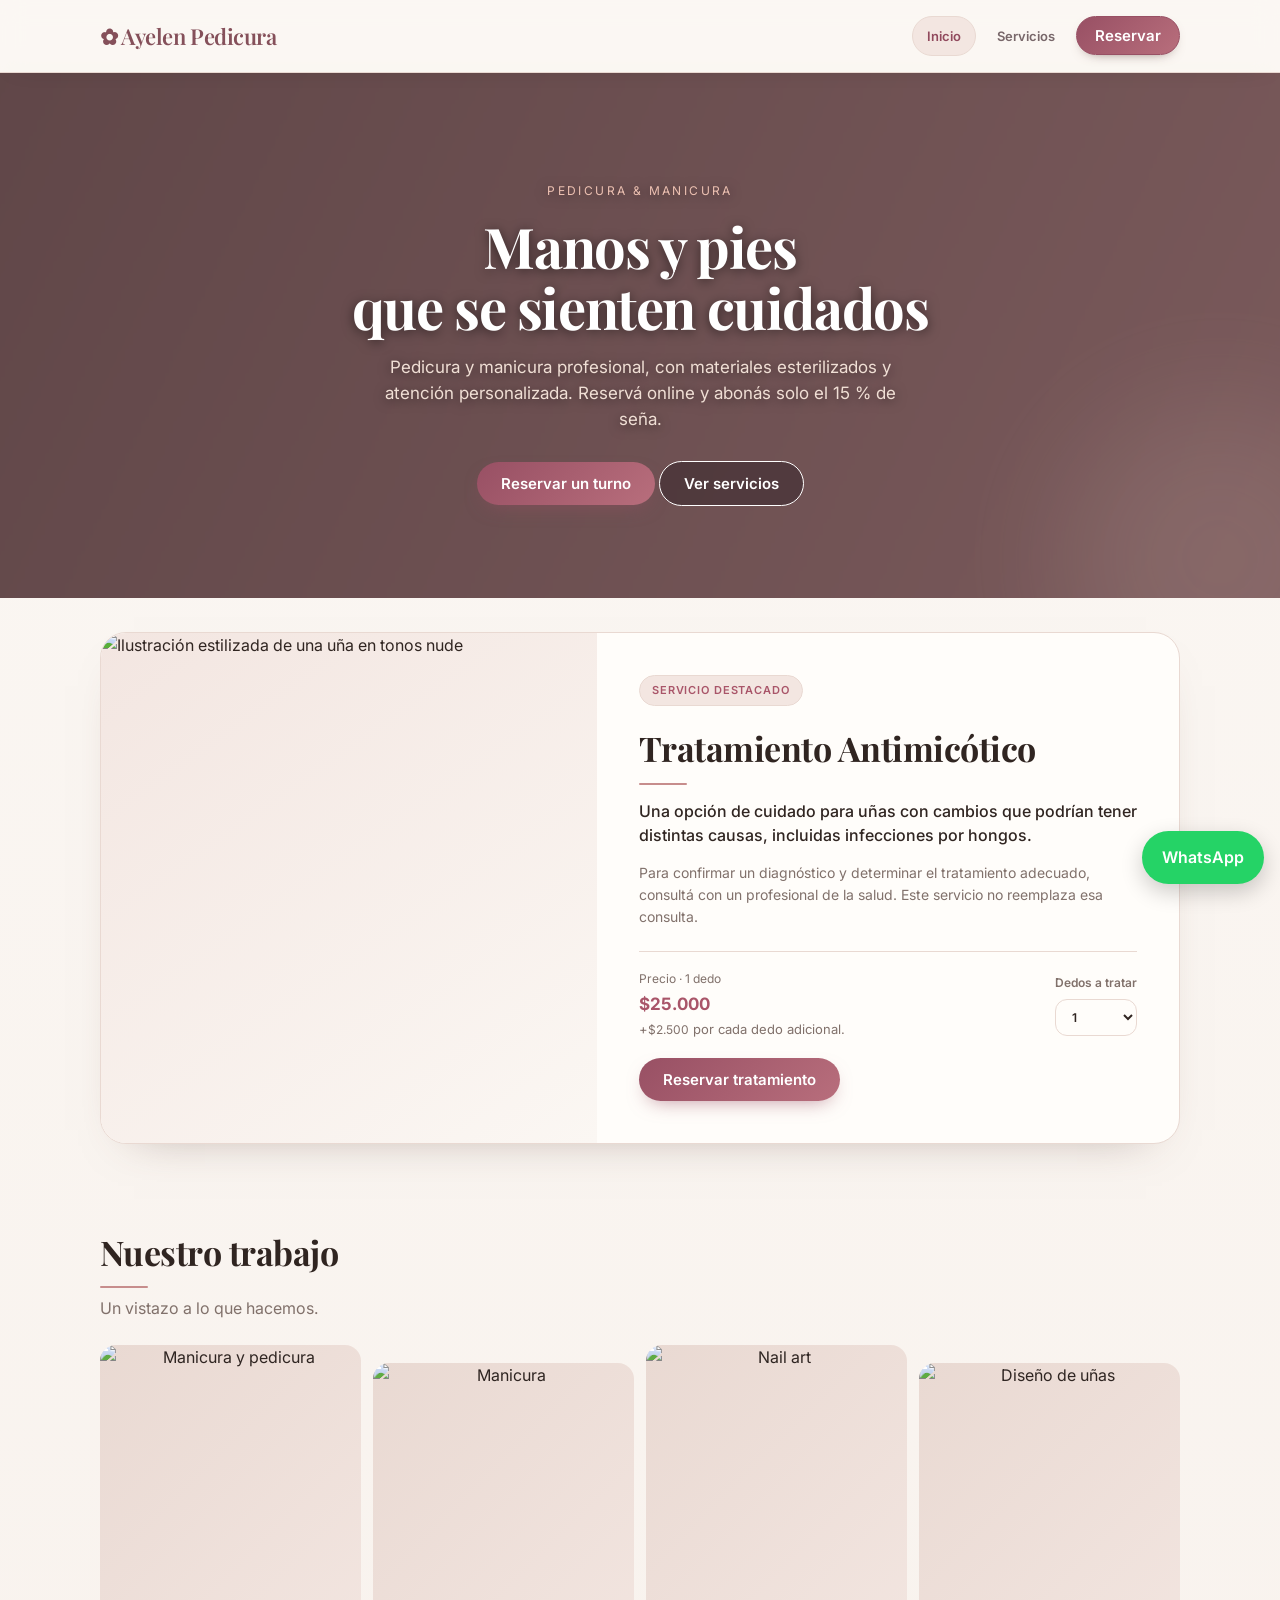
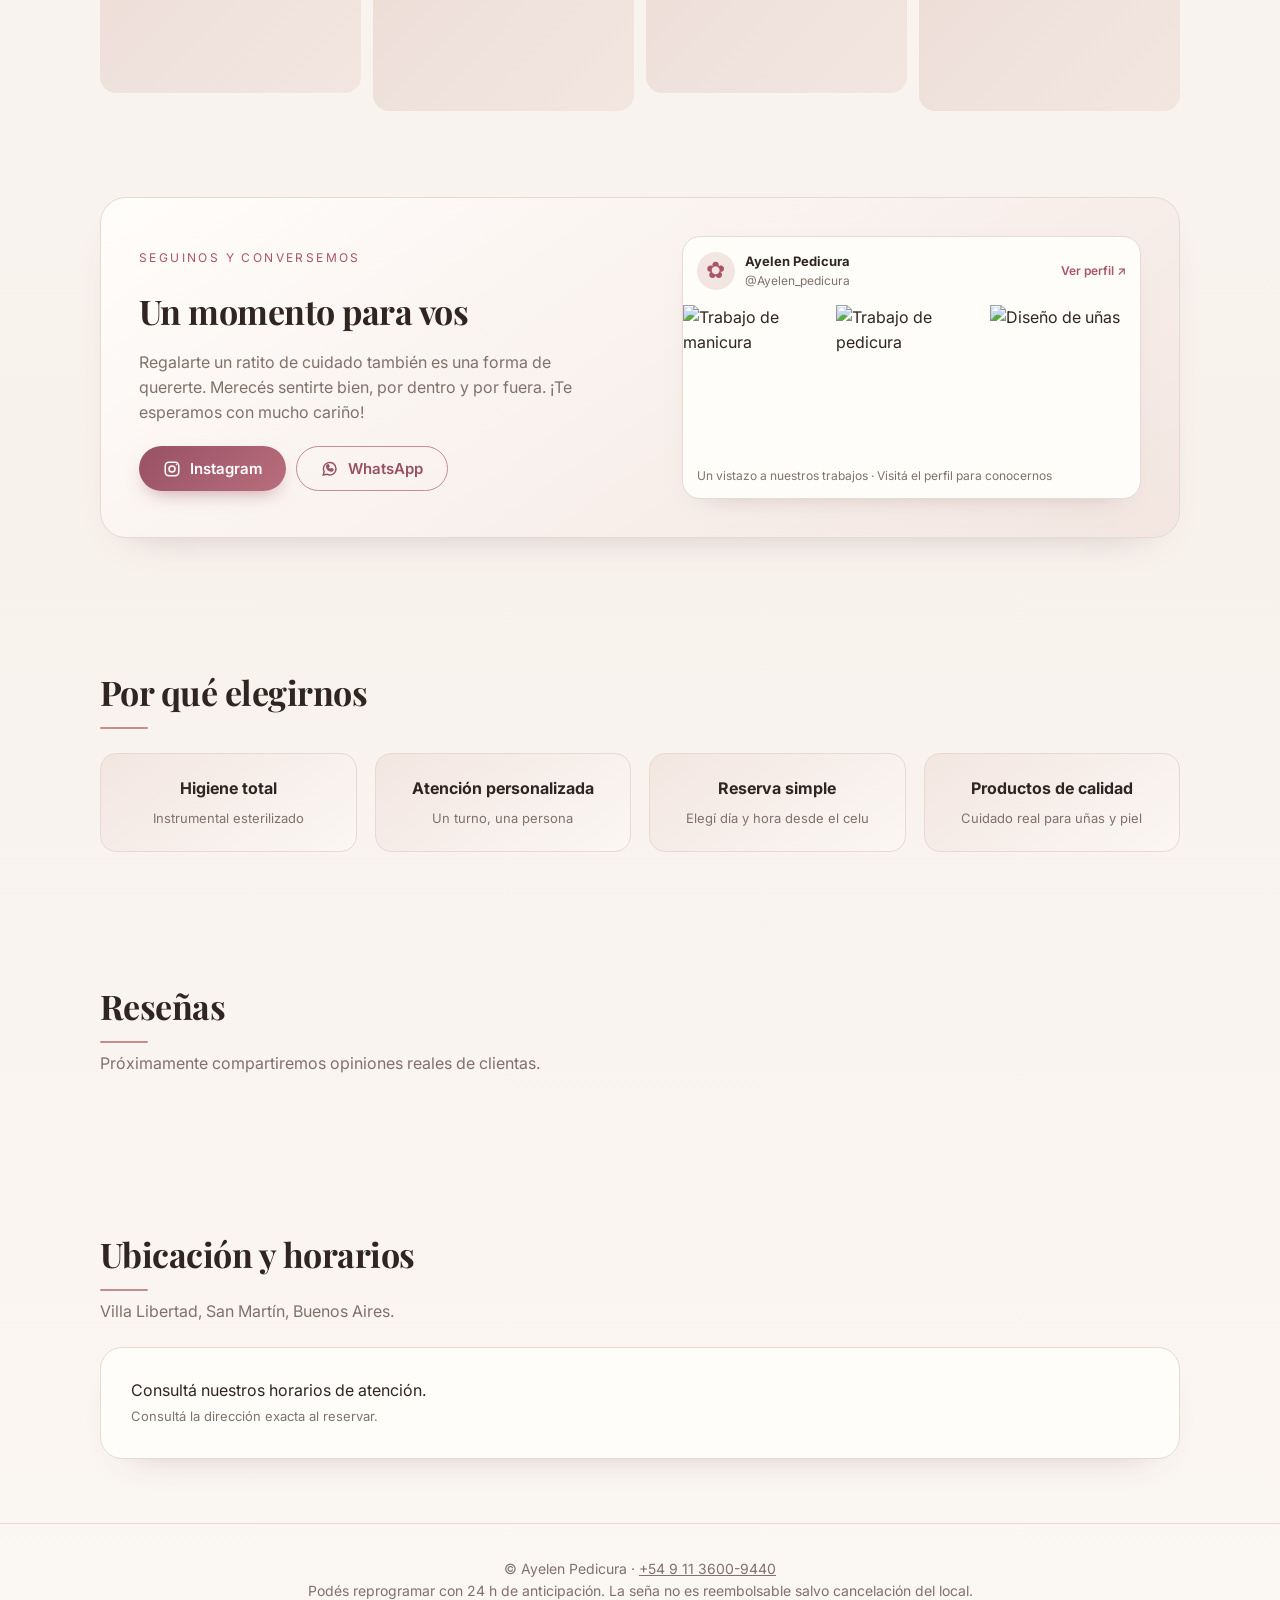
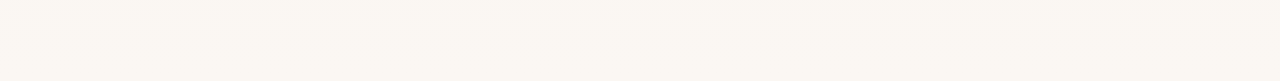
==== commit df42c0c2: "Load visual refresh as a dedicated stylesheet" ====
--- a/public/index.html
+++ b/public/index.html
@@ -237,137 +237,7 @@
   *,*::before,*::after{scroll-behavior:auto!important;animation-duration:.01ms!important;animation-iteration-count:1!important;transition-duration:.01ms!important}
 }
 
-/* ===== Refresh visual premium: Ayelen Pedicura ===== */
-:root{
-  --bg:#fbf7f4;--fg:#30232a;--mut:#77666c;--card:#fffdfa;
-  --pk:#955166;--pk2:#f3e4e7;--bd:#e7d3d8;
-  --accent-soft:#ead4cb;--shadow-soft:0 18px 48px -34px rgba(61,35,46,.34);
-  color-scheme:light;
-}
-html{scroll-padding-top:90px}
-body{background:linear-gradient(180deg,#fbf7f4 0%,#f8f0ed 56%,#fffaf8 100%);color:var(--fg)}
-.wrap{max-width:1160px}
-header{
-  background:rgba(251,247,244,.91);
-  border-bottom:1px solid rgba(231,211,216,.9);
-  box-shadow:0 9px 28px -26px rgba(48,35,42,.4);
-  -webkit-backdrop-filter:blur(16px);backdrop-filter:blur(16px)
-}
-header .wrap{height:74px}
-.logo{color:#85485c;font-size:23px;letter-spacing:-.03em}
-nav{gap:5px}
-nav a{margin:0;padding:9px 13px;border:1px solid transparent;border-radius:999px;font-weight:600;transition:background .18s,color .18s,border-color .18s,transform .18s}
-nav a:hover,nav a.act{color:#85485c;background:#f2e3e6;border-color:#e5cdd4}
-nav a.keep.btn{padding:10px 19px!important;background:#955166;border-color:#955166;box-shadow:0 8px 20px -13px #71394d;color:white}
-nav a.keep.btn:hover{background:#7d4053;border-color:#7d4053;color:white}
-.hero{
-  min-height:540px;display:flex;align-items:center;text-align:left;
-  padding:clamp(74px,9vw,112px) 0;
-  background:#2a2025;isolation:isolate
-}
-.hero:before{
-  inset:0;width:auto;height:auto;border-radius:0;filter:none;opacity:1;animation:none;transform:none;
-  background-image:linear-gradient(90deg,rgba(34,24,29,.82) 0%,rgba(34,24,29,.67) 45%,rgba(34,24,29,.25) 100%),url('/img/manicura%20(3).jfif');
-  background-position:center 48%;background-size:cover
-}
-.hero:after{opacity:0;animation:none}
-.hero .wrap{width:100%;max-width:1160px;text-align:left}
-.hero .eyebrow{
-  display:inline-flex;margin:0 0 18px;padding:8px 13px;border:1px solid rgba(255,255,255,.32);
-  border-radius:999px;background:rgba(38,26,32,.4);color:#f0cbd1;letter-spacing:.15em
-}
-.hero h1{max-width:790px;color:#fff;font-size:clamp(42px,6.4vw,76px);line-height:1.03;letter-spacing:-.04em;text-wrap:balance;text-shadow:0 2px 18px rgba(0,0,0,.18)}
-.hero p{max-width:550px;margin:22px 0 29px;color:#f6e9e9;font-size:clamp(16px,1.7vw,18px);line-height:1.75;text-shadow:none}
-.hero .btn{min-height:49px;padding:14px 23px;background:#b16b7e;border:1px solid #b16b7e;box-shadow:0 12px 28px -18px #000}
-.hero .btn:hover{background:#c17b8e;border-color:#c17b8e;transform:translateY(-2px)}
-.hero .btn.o{background:rgba(255,255,255,.07);color:#fff;border-color:rgba(255,255,255,.7);box-shadow:none}
-.hero .btn.o:hover{background:rgba(255,255,255,.16)}
-section{padding:clamp(48px,6.4vw,76px) 0}
-h2{font-size:clamp(29px,3.7vw,36px);line-height:1.2;letter-spacing:-.025em;text-wrap:balance}
-h2:after{width:52px;height:3px;margin-top:12px;background:#b77787}
-.sub{margin-top:8px;line-height:1.75;max-width:720px}
-.grid{gap:20px}
-.card{display:flex;flex-direction:column;gap:8px;padding:17px;border:1px solid var(--bd);border-radius:22px;background:rgba(255,253,250,.96);box-shadow:0 14px 34px -29px rgba(67,40,51,.48);transition:transform .22s,box-shadow .22s,border-color .22s}
-.card:hover{transform:translateY(-4px);border-color:#d8b7c0;box-shadow:0 19px 36px -27px rgba(91,48,65,.42)}
-.card h3{font-size:19px;line-height:1.3}
-.card p{line-height:1.7}
-.card .ph{border-radius:16px;background:linear-gradient(140deg,#f2e2e5,#ead7d0)}
-.card .meta{display:flex;flex-wrap:wrap;gap:8px;align-items:center;justify-content:space-between;margin-top:auto;padding:12px 0 4px;border-top:1px solid var(--bd);font-size:14px}
-.card .btn{align-self:flex-start;margin-top:4px}
-.ph img{filter:saturate(.92)}
-.ben{gap:16px}
-.ben div{padding:22px 18px;border:1px solid var(--bd);border-radius:20px;background:linear-gradient(145deg,#f5e8e8,#fffaf6)}
-.ben b{display:inline-block;margin-bottom:5px;color:#69414e}
-.box{border:1px solid var(--bd);border-radius:24px;background:rgba(255,253,250,.97);padding:clamp(18px,3.8vw,32px);box-shadow:var(--shadow-soft)}
-.step{padding:20px 0;border-bottom:1px solid var(--bd)}
-.step:last-of-type{border-bottom:0}
-.step>b{margin-bottom:12px;color:#583e48;font-size:16px}
-.tabs{flex-wrap:wrap;gap:8px}
-.tab{padding:9px 18px;border-color:#d7b7bf;color:#85485c;background:#fffaf8}
-.tab.on{background:#955166;border-color:#955166;color:#fff}
-.chip{padding:9px 15px;border-color:#e3cfd4;border-radius:999px;background:#fffdfa;color:#49333c;transition:background .18s,border-color .18s,transform .18s,color .18s}
-.chip:hover:not(:disabled),.cal button:hover:not(:disabled){transform:translateY(-1px);border-color:#b77787;background:#f4e5e8}
-.chip.on{background:#f2e3e7;border-color:#b77787;color:#85485c}
-input,textarea,select{border:1.5px solid #dfcbd1;border-radius:14px;background:#fffaf8;color:var(--fg);font:inherit}
-input,textarea{padding:12px 14px}
-input:focus,textarea:focus,select:focus{outline:none;border-color:#a75f74;box-shadow:0 0 0 4px rgba(149,81,102,.12)}
-input::placeholder,textarea::placeholder{color:#8c7c81}
-.sum{padding:18px;border:1px solid #e6cfd6;border-radius:18px;background:linear-gradient(135deg,#f5e5e9,#f8ece8)}
-.sum .big{color:#85485c}
-.note{line-height:1.65}
-.ok,.warn{border:1px solid #e5cdd4;border-radius:16px;background:#f5e7e9}
-.cal{gap:6px}
-.cal button{border-color:#e3cfd4;border-radius:12px}
-.cal button.on{background:#955166;border-color:#955166;color:#fff}
-#go{min-height:50px;width:100%;margin-top:4px}
-.social-card{border-color:var(--bd);background:linear-gradient(130deg,#fffdfa,#f3e4e7);box-shadow:var(--shadow-soft)}
-.instagram-preview{border-color:var(--bd);border-radius:20px}
-.treatment-card{border-color:var(--bd);border-radius:26px;box-shadow:var(--shadow-soft)}
-.treatment-badge{background:#f4e5e8;color:#85485c;border-color:#e7cfd6}
-.treatment-price strong{color:#85485c}
-.treatment-quantity select{padding:10px 12px;border-color:#dfcbd1;border-radius:12px}
-footer{margin-top:16px;border-color:var(--bd);background:rgba(243,228,231,.55);padding:32px 0 92px;line-height:1.8}
-footer a{color:#85485c}
-.wa{box-shadow:0 10px 28px rgba(25,45,32,.18);transition:transform .18s,box-shadow .18s}
-.wa:hover{transform:translateY(-2px);box-shadow:0 14px 30px rgba(25,45,32,.24)}
-:focus-visible{outline:3px solid #b77787;outline-offset:3px}
-@media(max-width:700px){
-  header .wrap{height:auto;min-height:66px;gap:6px;padding-top:10px;padding-bottom:10px}
-  .logo{font-size:21px}
-  nav{width:100%;justify-content:center;gap:6px}
-  nav a{flex:1;padding:8px 6px;text-align:center;font-size:12px}
-  nav a.keep.btn{padding:8px 7px!important}
-  .hero{min-height:490px;padding:76px 0 68px}
-  .hero:before{background-image:linear-gradient(90deg,rgba(34,24,29,.82),rgba(34,24,29,.53)),url('/img/manicura%20(3).jfif');background-position:58% center}
-  .hero h1{font-size:clamp(40px,9vw,58px)}
-  .hero p{margin:18px 0 25px}
-  .hero .btn{margin:0 7px 10px 0}
-  section{padding:48px 0}
-  .grid{grid-template-columns:repeat(auto-fill,minmax(min(100%,240px),1fr));gap:14px}
-  .card{padding:15px}
-  .social-card{grid-template-columns:1fr;gap:22px}
-}
-@media(max-width:480px){
-  header .wrap{gap:8px}
-  .logo{font-size:20px}
-  nav a{font-size:11.5px;padding:8px 5px}
-  .hero{min-height:470px}
-  .hero h1{font-size:clamp(37px,10vw,48px)}
-  .hero .btn{display:flex;width:100%;justify-content:center;margin:9px 0 0}
-  .hero p{font-size:16px}
-  .box{padding:15px;border-radius:19px}
-  .step{padding:17px 0}
-  .sum{padding:15px}
-  .treatment-content{padding:22px}
-  .treatment-bottom{align-items:flex-start;flex-direction:column;gap:14px}
-  .treatment-bottom .btn{width:100%;text-align:center}
-  .wa{right:12px;padding:12px 16px}
-}
-@media(prefers-reduced-motion:reduce){
-  *,*::before,*::after{scroll-behavior:auto!important;animation-duration:.01ms!important;animation-iteration-count:1!important;transition-duration:.01ms!important}
-}
-
-</style></head><body><header><div class="wrap"><a class="logo" href="#inicio" style="text-decoration:none">✿ Ayelen Pedicura</a><nav><a href="#inicio">Inicio</a><a href="#servicios">Servicios</a><a href="#reservar" class="keep btn" style="color:#fff;padding:8px 16px">Reservar</a></nav></div></header>
+</style><link rel="stylesheet" href="/site-polish.css"></head><body><header><div class="wrap"><a class="logo" href="#inicio" style="text-decoration:none">✿ Ayelen Pedicura</a><nav><a href="#inicio">Inicio</a><a href="#servicios">Servicios</a><a href="#reservar" class="keep btn" style="color:#fff;padding:8px 16px">Reservar</a></nav></div></header>
 <main>
 <div class="page on" id="p-inicio"><div class="hero"><div class="wrap"><span class="eyebrow">Pedicura &amp; Manicura</span><br><h1>Manos y pies<br>que se sienten cuidados</h1><p id="hero-copy">Pedicura y manicura profesional, con materiales esterilizados y atención personalizada. Reservá online y abonás solo el 15 % de seña.</p><a class="btn" href="#reservar">Reservar un turno</a> <a class="btn o" href="#servicios">Ver servicios</a></div></div>
 <section class="featured-treatment" id="featured-treatment"><div class="wrap"><article class="treatment-card"><div class="treatment-art"><img src="/img/tratamiento-antimicotico.svg" alt="Ilustración estilizada de una uña en tonos nude"></div><div class="treatment-content"><span class="treatment-badge">Servicio destacado</span><h2 id="treatment-name">Tratamiento Antimicótico</h2><p class="treatment-lead" id="treatment-description">Una opción de cuidado para uñas con cambios que podrían tener distintas causas, incluidas infecciones por hongos.</p><p class="treatment-care">Para confirmar un diagnóstico y determinar el tratamiento adecuado, consultá con un profesional de la salud. Este servicio no reemplaza esa consulta.</p><div class="treatment-bottom"><div class="treatment-price"><span>Precio · 1 dedo</span><strong id="treatment-price">$25.000</strong><small class="note">+<span id="treatment-extra-price">$2.500</span> por cada dedo adicional.</small></div><label class="treatment-quantity" for="treatment-qty">Dedos a tratar<select id="treatment-qty"><option value="1">1</option><option value="2">2</option><option value="3">3</option><option value="4">4</option><option value="5">5</option><option value="6">6</option><option value="7">7</option><option value="8">8</option><option value="9">9</option><option value="10">10</option></select></label><a class="btn" id="treatment-book" href="#reservar">Reservar tratamiento</a></div></div></article></div></section>
